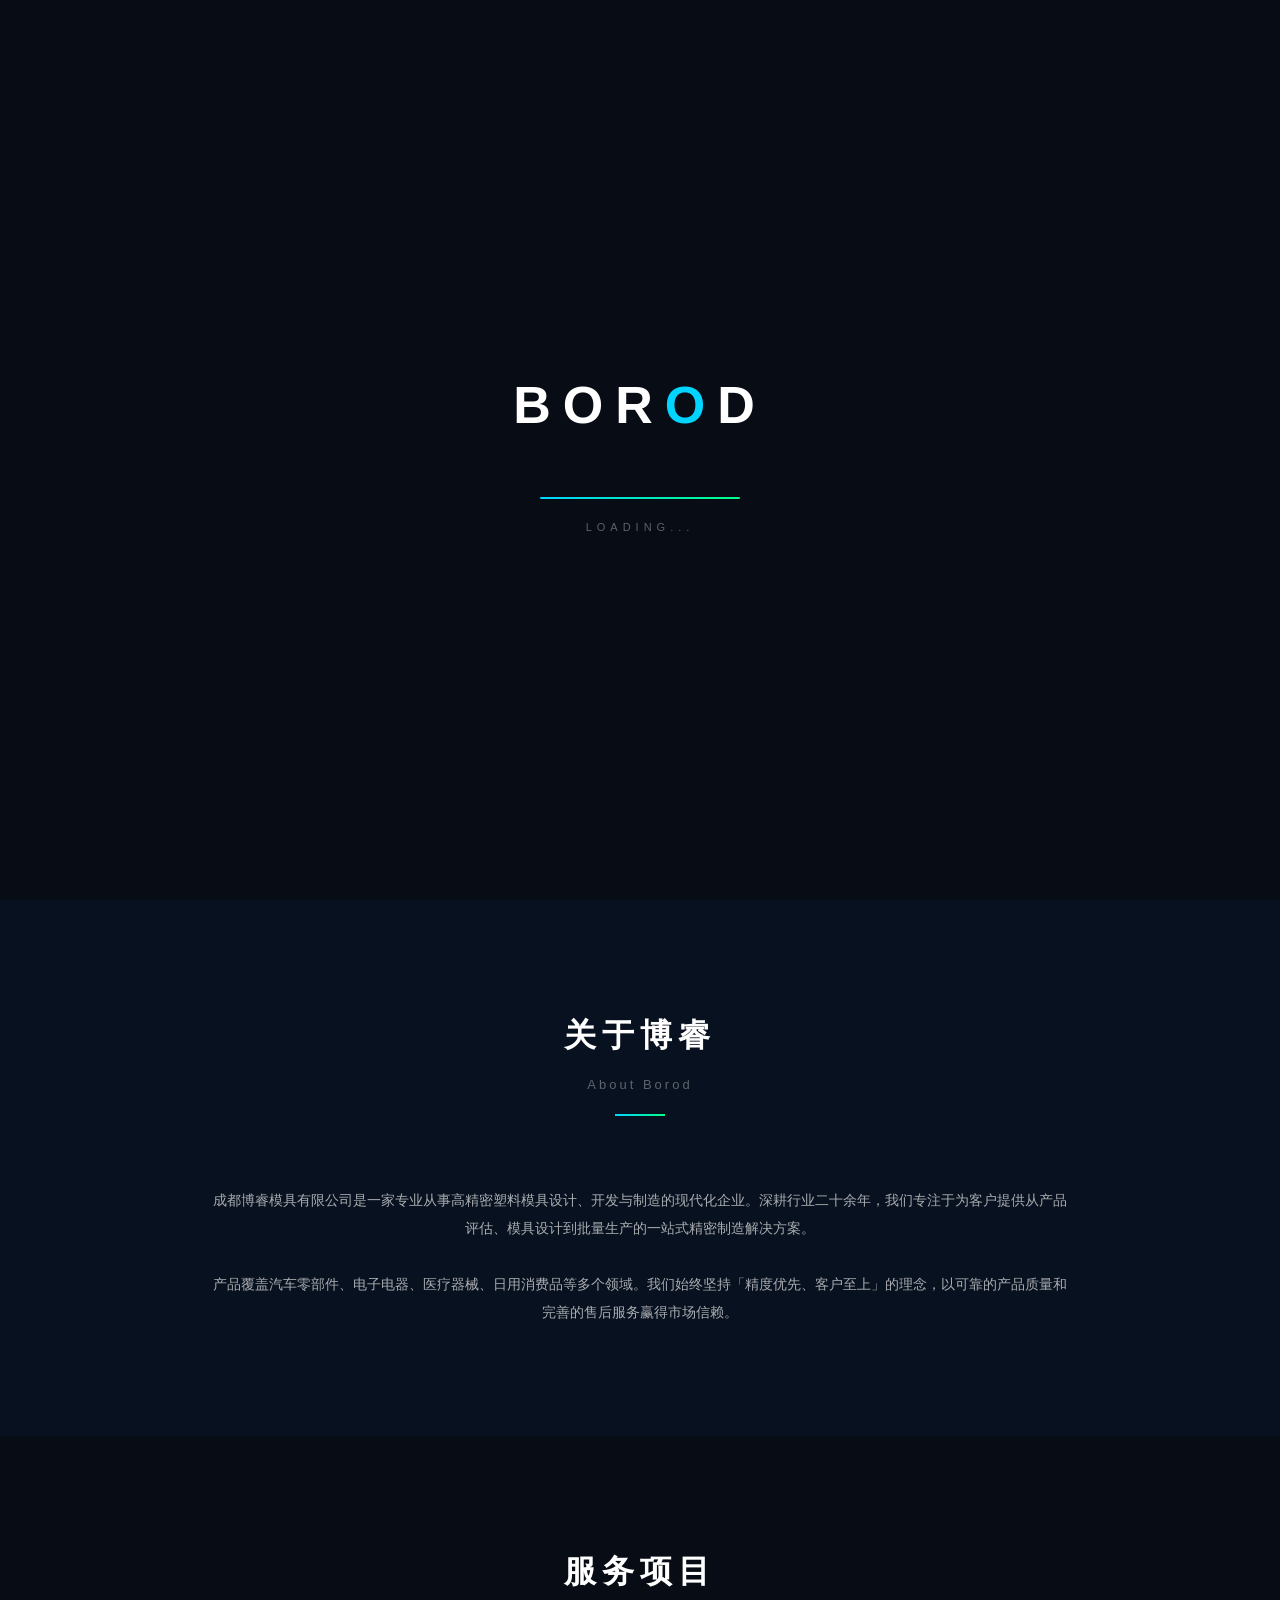
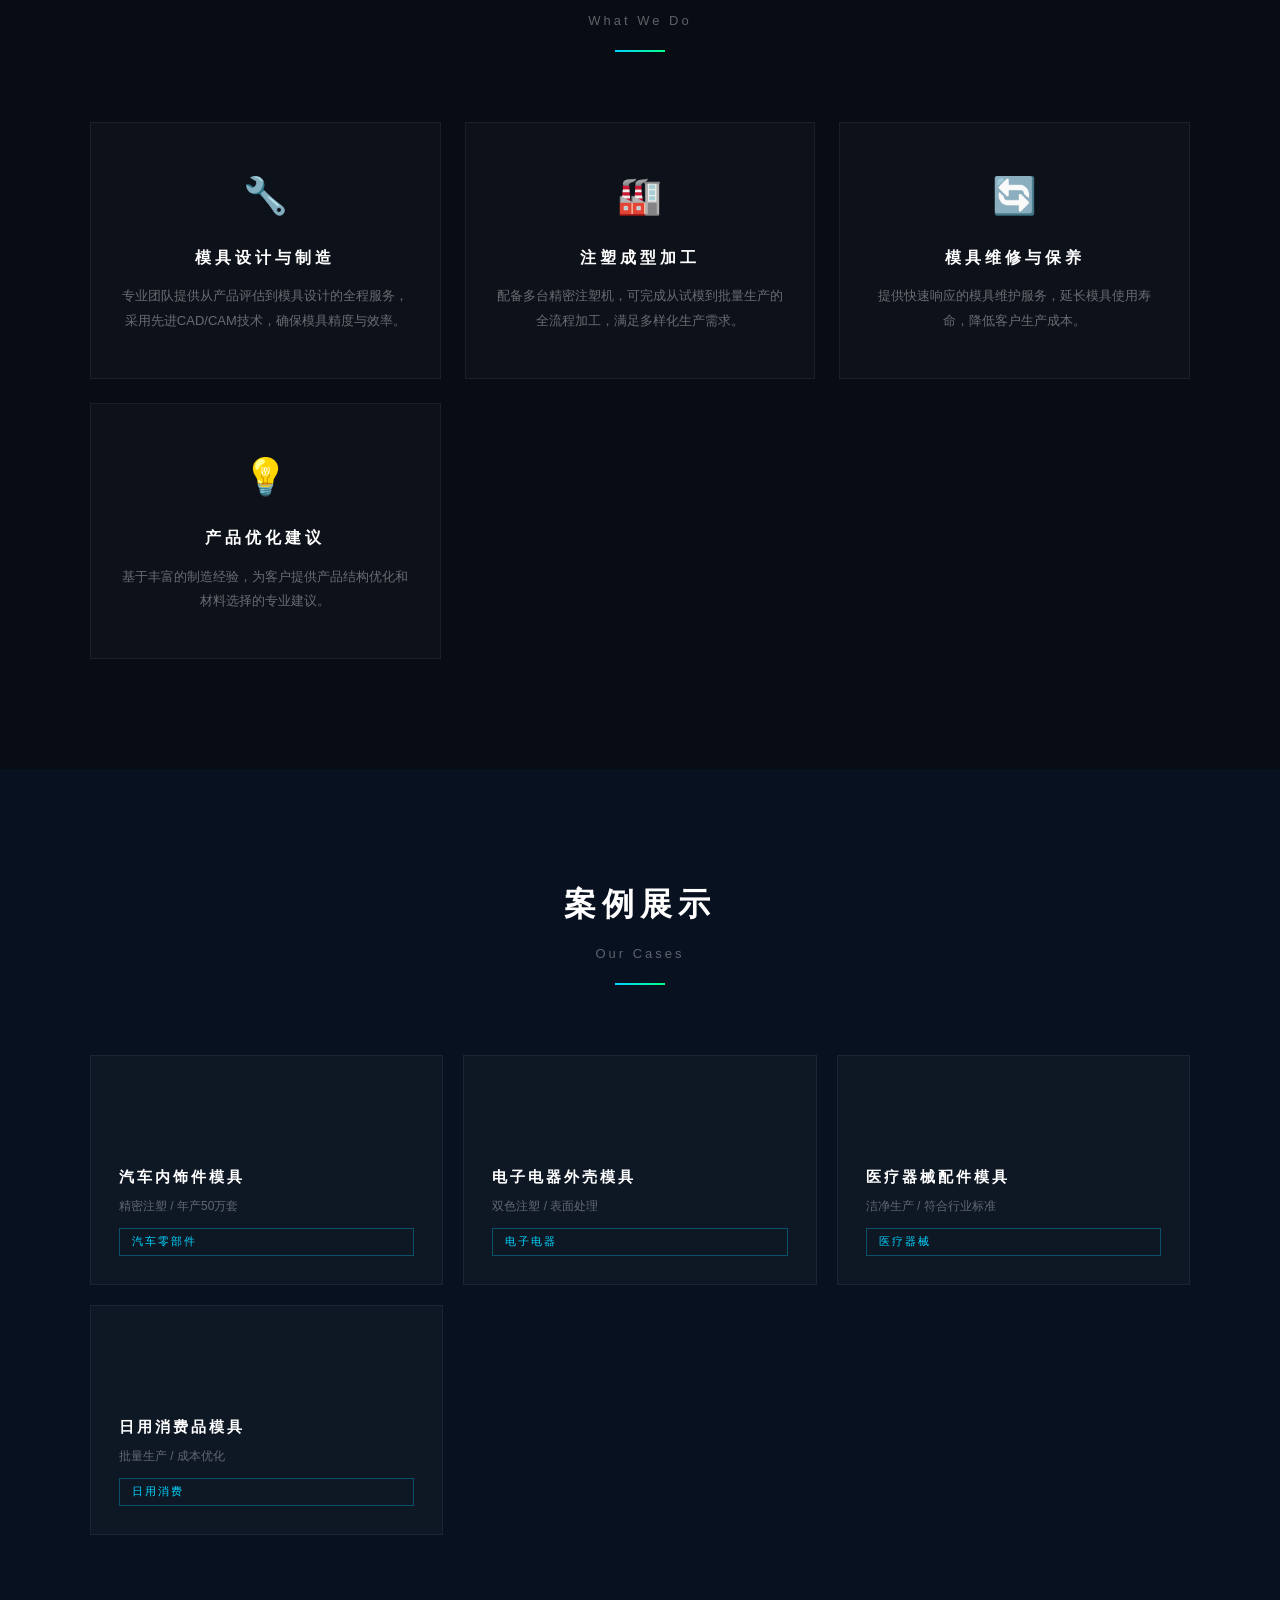
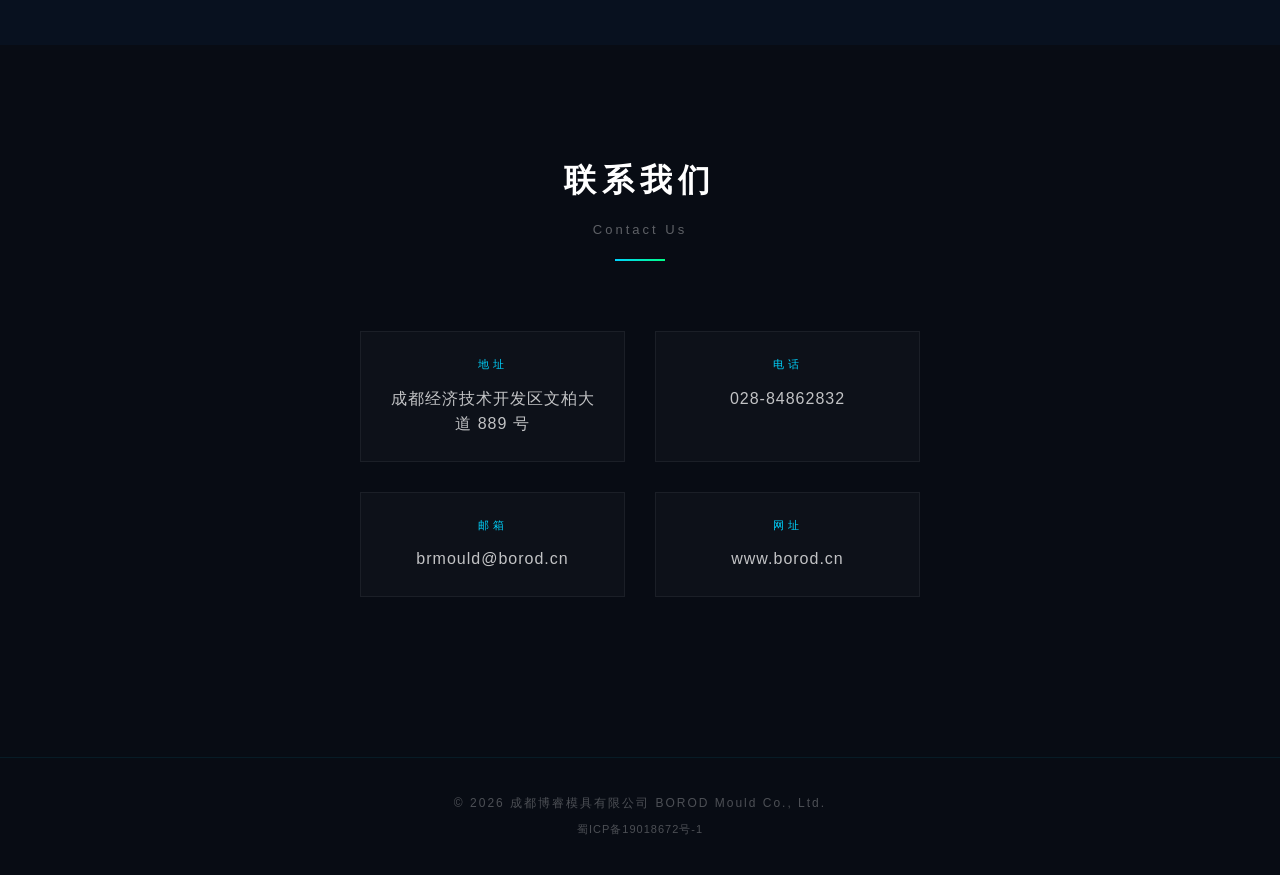
==== index.html @ e39142f3 "Hero: two separate glassmorphism bars - main title bar has 90deg gradient + clip-path, subtitle bar " ====
<!DOCTYPE html>
<html lang="zh-CN">
<head>
    <meta charset="UTF-8">
    <meta name="viewport" content="width=device-width, initial-scale=1.0">
    <title>成都博睿模具有限公司 - BOROD</title>
    <meta name="description" content="成都博睿模具有限公司是一家专业从事高精密塑料模具设计、开发与制造的现代化企业。">
    <link rel="stylesheet" href="css/style.css">
</head>
<body>
    <!-- Loading -->
    <div id="loader">
        <div class="loader-logo">BOR<span>O</span>D</div>
        <div class="loader-bar"></div>
        <div class="loader-text">Loading...</div>
    </div>

    <!-- Navigation -->
    <nav>
        <div class="logo">
            <div class="logo-borod">BOR<span>O</span>D</div>
            <div class="logo-text">博睿模塑</div>
        </div>
        <ul class="nav-links">
            <li><a href="#about" class="active">关于我们</a></li>
            <li><a href="#services">服务项目</a></li>
            <li><a href="#cases">案例展示</a></li>
            <li><a href="news.html">新闻动态</a></li>
            <li><a href="#contact">联系我们</a></li>
        </ul>
    </nav>

    <!-- Hero -->
    <section class="hero">
        <div class="hero-text">
            <div class="hero-title-split">
                <div class="hero-box-left">成都博睿</div>
                <div class="hero-box-right">模具有限公司</div>
            </div>
            <p class="hero-subtitle">精密模具制造/注塑服务商</p>
        </div>
    </section>

    <!-- About -->
    <section id="about">
        <div class="section-title fade-in">
            <h2>关于博睿</h2>
            <p>About Borod</p>
            <div class="line"></div>
        </div>
        <div class="about-content fade-in">
            <p>成都博睿模具有限公司是一家专业从事高精密塑料模具设计、开发与制造的现代化企业。深耕行业二十余年，我们专注于为客户提供从产品评估、模具设计到批量生产的一站式精密制造解决方案。</p>
            <br>
            <p>产品覆盖汽车零部件、电子电器、医疗器械、日用消费品等多个领域。我们始终坚持「精度优先、客户至上」的理念，以可靠的产品质量和完善的售后服务赢得市场信赖。</p>
        </div>
    </section>

    <!-- Services -->
    <section id="services">
        <div class="section-title fade-in">
            <h2>服务项目</h2>
            <p>What We Do</p>
            <div class="line"></div>
        </div>
        <div class="services-grid">
            <div class="service-card fade-in">
                <div class="service-icon">🔧</div>
                <h3>模具设计与制造</h3>
                <p>专业团队提供从产品评估到模具设计的全程服务，采用先进CAD/CAM技术，确保模具精度与效率。</p>
            </div>
            <div class="service-card fade-in">
                <div class="service-icon">🏭</div>
                <h3>注塑成型加工</h3>
                <p>配备多台精密注塑机，可完成从试模到批量生产的全流程加工，满足多样化生产需求。</p>
            </div>
            <div class="service-card fade-in">
                <div class="service-icon">🔄</div>
                <h3>模具维修与保养</h3>
                <p>提供快速响应的模具维护服务，延长模具使用寿命，降低客户生产成本。</p>
            </div>
            <div class="service-card fade-in">
                <div class="service-icon">💡</div>
                <h3>产品优化建议</h3>
                <p>基于丰富的制造经验，为客户提供产品结构优化和材料选择的专业建议。</p>
            </div>
        </div>
    </section>

    <!-- Cases -->
    <section id="cases">
        <div class="section-title fade-in">
            <h2>案例展示</h2>
            <p>Our Cases</p>
            <div class="line"></div>
        </div>
        <div class="cases-grid">
            <div class="case-card fade-in">
                <h3>汽车内饰件模具</h3>
                <p>精密注塑 / 年产50万套</p>
                <span class="case-tag">汽车零部件</span>
            </div>
            <div class="case-card fade-in">
                <h3>电子电器外壳模具</h3>
                <p>双色注塑 / 表面处理</p>
                <span class="case-tag">电子电器</span>
            </div>
            <div class="case-card fade-in">
                <h3>医疗器械配件模具</h3>
                <p>洁净生产 / 符合行业标准</p>
                <span class="case-tag">医疗器械</span>
            </div>
            <div class="case-card fade-in">
                <h3>日用消费品模具</h3>
                <p>批量生产 / 成本优化</p>
                <span class="case-tag">日用消费</span>
            </div>
        </div>
    </section>

    <!-- Contact -->
    <section id="contact">
        <div class="section-title fade-in">
            <h2>联系我们</h2>
            <p>Contact Us</p>
            <div class="line"></div>
        </div>
        <div class="contact-content fade-in">
            <div class="contact-grid">
                <div class="contact-item">
                    <label>地址</label>
                    <span>成都经济技术开发区文柏大道 889 号</span>
                </div>
                <div class="contact-item">
                    <label>电话</label>
                    <span>028-84862832</span>
                </div>
                <div class="contact-item">
                    <label>邮箱</label>
                    <span>brmould@borod.cn</span>
                </div>
                <div class="contact-item">
                    <label>网址</label>
                    <span>www.borod.cn</span>
                </div>
            </div>
        </div>
    </section>

    <!-- Footer -->
    <footer>
        <p>© 2026 成都博睿模具有限公司 BOROD Mould Co., Ltd.</p>
        <p style="margin-top:8px;font-size:11px;letter-spacing:1px;">蜀ICP备19018672号-1</p>
    </footer>

    <script src="js/main.js"></script>
</body>
</html>

<!-- redeploy trigger -->
---- css/style.css ----
/* ============================================
   BOROD Website - Blue Theme
   ============================================ */

* { margin: 0; padding: 0; box-sizing: border-box; }
html { scroll-behavior: smooth; }
body {
    font-family: 'Noto Sans SC', 'PingFang SC', 'Microsoft YaHei', -apple-system, sans-serif;
    background: #080c14;
    color: #fff;
    overflow-x: hidden;
    line-height: 1.6;
    font-weight: 400;
}

/* ============================================
   Loading Animation
   ============================================ */
#loader {
    position: fixed;
    top: 0; left: 0;
    width: 100%; height: 100%;
    background: #080c14;
    display: flex;
    flex-direction: column;
    justify-content: center;
    align-items: center;
    z-index: 9999;
    transition: opacity 0.8s ease, visibility 0.8s ease;
}
#loader.hidden {
    opacity: 0;
    visibility: hidden;
}
.loader-logo {
    font-size: 52px;
    font-weight: 900;
    letter-spacing: 12px;
    color: #fff;
    margin-bottom: 50px;
    opacity: 0;
    animation: fadeInUp 1s ease forwards;
}
.loader-logo span { color: #00d4ff; }
.loader-bar {
    width: 200px;
    height: 2px;
    background: rgba(255,255,255,0.1);
    border-radius: 2px;
    overflow: hidden;
}
.loader-bar::after {
    content: '';
    display: block;
    width: 0%;
    height: 100%;
    background: linear-gradient(90deg, #00d4ff, #00ff88);
    animation: loading 2.2s ease forwards;
}
.loader-text {
    margin-top: 20px;
    font-size: 11px;
    letter-spacing: 5px;
    color: rgba(255,255,255,0.35);
    text-transform: uppercase;
}
@keyframes fadeInUp {
    from { opacity: 0; transform: translateY(30px); }
    to { opacity: 1; transform: translateY(0); }
}
@keyframes loading {
    to { width: 100%; }
}

/* ============================================
   Navigation
   ============================================ */
nav {
    position: fixed;
    top: 0; left: 0; right: 0;
    padding: 20px 60px;
    display: flex;
    justify-content: space-between;
    align-items: center;
    background: rgba(6,10,20,0.96);
    backdrop-filter: blur(20px);
    z-index: 1000;
    border-bottom: 1px solid rgba(0,212,255,0.1);
}
.logo {
    display: flex;
    align-items: baseline;
    gap: 10px;
}
.logo-borod {
    font-size: 22px;
    font-weight: 900;
    letter-spacing: 8px;
    color: #fff;
}
.logo-borod span { color: #00d4ff; }
.logo-text {
    font-size: 16px;
    font-weight: 500;
    letter-spacing: 8px;
    color: rgba(255,255,255,0.5);
    font-family: 'Microsoft YaHei', 'PingFang SC', sans-serif;
}
.nav-links {
    display: flex;
    gap: 48px;
    list-style: none;
}
.nav-links a {
    color: rgba(255,255,255,0.6);
    text-decoration: none;
    font-size: 15px;
    letter-spacing: 3px;
    font-weight: 500;
    transition: color 0.3s;
}
.nav-links a:hover,
.nav-links a.active { color: #00d4ff; }

/* ============================================
   Hero
   ============================================ */
.hero {
    height: 100vh;
    display: flex;
    justify-content: center;
    align-items: center;
    text-align: center;
    background:
        url("https://borod.cn/images/mold-hero.png") center center / cover no-repeat,
        linear-gradient(180deg, rgba(8,12,20,0.50) 0%, rgba(8,12,20,0.60) 100%);
    position: relative;
    overflow: hidden;
}
.hero::after {
    content: '';
    position: absolute;
    bottom: 0; left: 0; right: 0;
    height: 120px;
    background: linear-gradient(to top, #080c14, transparent);
    z-index: 2;
}
.hero-content {
    position: absolute;
    left: 50%;
    transform: translateX(-58%);
    z-index: 3;
    display: flex;
    flex-direction: column;
    align-items: center;
    background: linear-gradient(
        90deg,
        rgba(10, 22, 40, 0.70) 0%,
        rgba(10, 22, 40, 0.65) 45%,
        rgba(10, 22, 40, 0.50) 50%,
        rgba(255, 255, 255, 0.08) 55%,
        rgba(255, 255, 255, 0.10) 100%
    );
    backdrop-filter: blur(20px);
    -webkit-backdrop-filter: blur(20px);
    border: 1px solid rgba(0, 212, 255, 0.15);
    box-shadow: 0 8px 60px rgba(0,0,0,0.6), 0 0 80px rgba(0,212,255,0.05);
    padding: 28px 48px 24px;
    clip-path: polygon(0 0, calc(100% - 70px) 0, 100% 100%, 0 100%);
}
.hero-title-split {
    display: flex;
    align-items: center;
    justify-content: center;
    gap: 4px;
    margin-bottom: 16px;
    opacity: 0;
    animation: fadeInUp 1s ease 2.5s forwards;
}
.hero-box-left {
    font-size: 54px;
    font-weight: 900;
    letter-spacing: 8px;
    line-height: 1.3;
    color: #fff;
    padding: 0;
}
.hero-box-right {
    font-size: 54px;
    font-weight: 900;
    letter-spacing: 8px;
    line-height: 1.3;
    color: #fff;
    padding: 0;
}
.hero-subtitle {
    font-size: 22px;
    color: rgba(255,255,255,0.90);
    letter-spacing: 5px;
    margin-bottom: 0;
    opacity: 0;
    animation: fadeInUp 1s ease 2.7s forwards;
    font-weight: 500;
}
.hero-btn {
    padding: 15px 46px;
    border: 1px solid #00d4ff;
    color: #00d4ff;
    background: transparent;
    font-size: 13px;
    letter-spacing: 4px;
    cursor: pointer;
    transition: all 0.3s;
    opacity: 0;
    animation: fadeInUp 1s ease 3.1s forwards;
}
.hero-btn:hover {
    background: #00d4ff;
    color: #080c14;
}

/* ============================================
   Sections
   ============================================ */
section { padding: 110px 60px; }
.section-title {
    text-align: center;
    margin-bottom: 70px;
}
.section-title h2 {
    font-size: 32px;
    font-weight: 900;
    letter-spacing: 6px;
    margin-bottom: 14px;
}
.section-title p {
    color: rgba(255,255,255,0.35);
    font-size: 13px;
    letter-spacing: 3px;
}
.section-title .line {
    width: 50px;
    height: 2px;
    background: linear-gradient(90deg, #00d4ff, #00ff88);
    margin: 18px auto 0;
}

/* ============================================
   About
   ============================================ */
#about { background: #08111f; }
.about-content {
    max-width: 860px;
    margin: 0 auto;
    text-align: center;
    line-height: 2;
    color: rgba(255,255,255,0.65);
    font-size: 14px;
}
.about-stats {
    display: flex;
    justify-content: center;
    gap: 80px;
    margin-top: 60px;
}
.stat-item { text-align: center; }
.stat-item .num {
    font-size: 42px;
    font-weight: 900;
    color: #00d4ff;
    display: block;
}
.stat-item .label {
    font-size: 12px;
    letter-spacing: 3px;
    color: rgba(255,255,255,0.4);
    margin-top: 8px;
}

/* ============================================
   Services
   ============================================ */
.services-grid {
    display: grid;
    grid-template-columns: repeat(auto-fit, minmax(260px, 1fr));
    gap: 24px;
    max-width: 1100px;
    margin: 0 auto;
}
.service-card {
    background: rgba(255,255,255,0.018);
    border: 1px solid rgba(255,255,255,0.06);
    padding: 44px 28px;
    text-align: center;
    transition: all 0.35s;
}
.service-card:hover {
    border-color: rgba(0,212,255,0.4);
    transform: translateY(-8px);
    box-shadow: 0 20px 40px rgba(0,212,255,0.08);
}
.service-icon {
    font-size: 36px;
    margin-bottom: 20px;
}
.service-card h3 {
    font-size: 16px;
    letter-spacing: 4px;
    margin-bottom: 14px;
}
.service-card p {
    color: rgba(255,255,255,0.38);
    font-size: 13px;
    line-height: 1.9;
}

/* ============================================
   Cases
   ============================================ */
#cases { background: #08111f; }
.cases-grid {
    display: grid;
    grid-template-columns: repeat(auto-fit, minmax(280px, 1fr));
    gap: 20px;
    max-width: 1100px;
    margin: 0 auto;
}
.case-card {
    height: 230px;
    background: rgba(255,255,255,0.025);
    display: flex;
    flex-direction: column;
    justify-content: flex-end;
    padding: 28px;
    border: 1px solid rgba(255,255,255,0.06);
    transition: all 0.35s;
    cursor: pointer;
    text-decoration: none;
    color: inherit;
}
.case-card:hover {
    border-color: rgba(0,212,255,0.4);
    transform: translateY(-4px);
}
.case-card h3 {
    font-size: 15px;
    letter-spacing: 3px;
    margin-bottom: 8px;
}
.case-card p {
    color: rgba(255,255,255,0.35);
    font-size: 12px;
}
.case-card .case-tag {
    display: inline-block;
    margin-top: 12px;
    padding: 4px 12px;
    border: 1px solid rgba(0,212,255,0.3);
    font-size: 11px;
    color: #00d4ff;
    letter-spacing: 2px;
}

/* ============================================
   News / Article
   ============================================ */
.article-list {
    max-width: 900px;
    margin: 0 auto;
}
.article-item {
    padding: 30px 0;
    border-bottom: 1px solid rgba(255,255,255,0.05);
    display: flex;
    gap: 24px;
    align-items: center;
    transition: all 0.3s;
}
.article-item:hover { padding-left: 10px; }
.article-item .article-date {
    font-size: 12px;
    color: #00d4ff;
    letter-spacing: 2px;
    min-width: 90px;
}
.article-item h3 {
    font-size: 15px;
    letter-spacing: 2px;
    margin-bottom: 8px;
}
.article-item p {
    color: rgba(255,255,255,0.35);
    font-size: 13px;
}
.article-item a {
    color: inherit;
    text-decoration: none;
}

/* ============================================
   Contact
   ============================================ */
.contact-content {
    max-width: 560px;
    margin: 0 auto;
    text-align: center;
}
.contact-grid {
    display: grid;
    grid-template-columns: 1fr 1fr;
    gap: 30px;
    margin-bottom: 50px;
}
.contact-item {
    padding: 24px;
    background: rgba(255,255,255,0.018);
    border: 1px solid rgba(255,255,255,0.06);
}
.contact-item label {
    display: block;
    font-size: 11px;
    letter-spacing: 4px;
    color: #00d4ff;
    margin-bottom: 12px;
    text-transform: uppercase;
}
.contact-item span {
    color: rgba(255,255,255,0.75);
    font-size: 16px;
    letter-spacing: 1px;
    font-weight: 500;
}

/* ============================================
   Footer
   ============================================ */
footer {
    padding: 36px 60px;
    text-align: center;
    border-top: 1px solid rgba(0,212,255,0.08);
    color: rgba(255,255,255,0.28);
    font-size: 12px;
    letter-spacing: 2px;
}

/* ============================================
   Scroll Animations
   ============================================ */
.fade-in {
    opacity: 0;
    transform: translateY(40px);
    transition: all 0.8s ease;
}
.fade-in.visible {
    opacity: 1;
    transform: translateY(0);
}

/* ============================================
   Responsive
   ============================================ */
@media (max-width: 768px) {
    nav { padding: 16px 20px; }
    .nav-links {
        display: flex;
        flex-wrap: wrap;
        gap: 16px;
        position: fixed;
        top: 60px;
        left: 0;
        right: 0;
        background: rgba(6,10,20,0.97);
        padding: 20px;
        border-bottom: 1px solid rgba(0,212,255,0.1);
    }
    .nav-links a { font-size: 13px; letter-spacing: 2px; }
    section { padding: 80px 20px; }
    .hero h1 { font-size: 28px; letter-spacing: 6px; }
    .about-stats { flex-direction: column; gap: 30px; }
    .contact-grid { grid-template-columns: 1fr; }
}
/* ============================================
   Language Switcher
   ============================================ */
.lang-switch {
    display: flex;
    align-items: center;
    gap: 6px;
}
.lang-switch span {
    color: rgba(255,255,255,0.3);
    font-size: 12px;
}
.lang-switch a {
    color: rgba(255,255,255,0.4);
    font-size: 13px;
    letter-spacing: 1px;
    transition: color 0.3s;
}
.lang-switch a.active,
.lang-switch a:hover { color: #00d4ff; }

/* English content - hidden by default */
body:not(.lang-en) .en { display: none; }
body.lang-en .cn { display: none; }
body.lang-en .zh { display: none; }
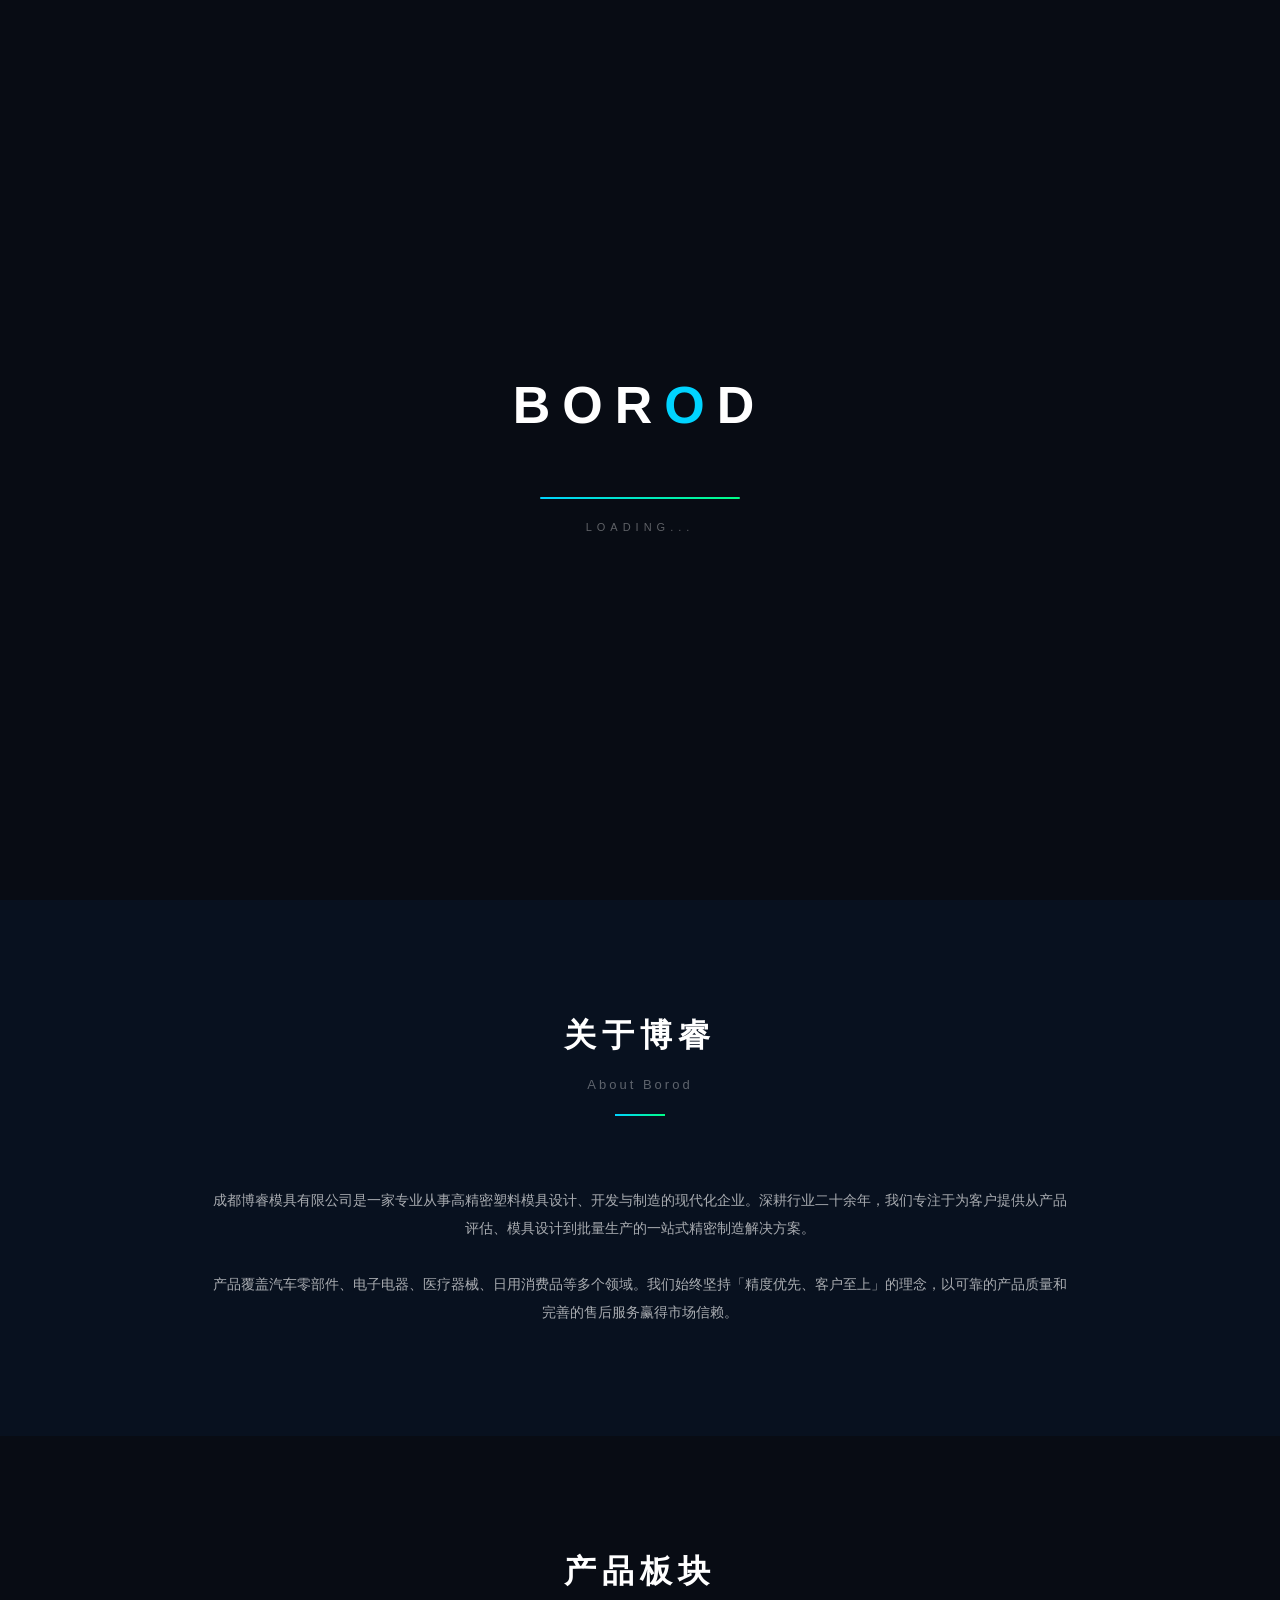
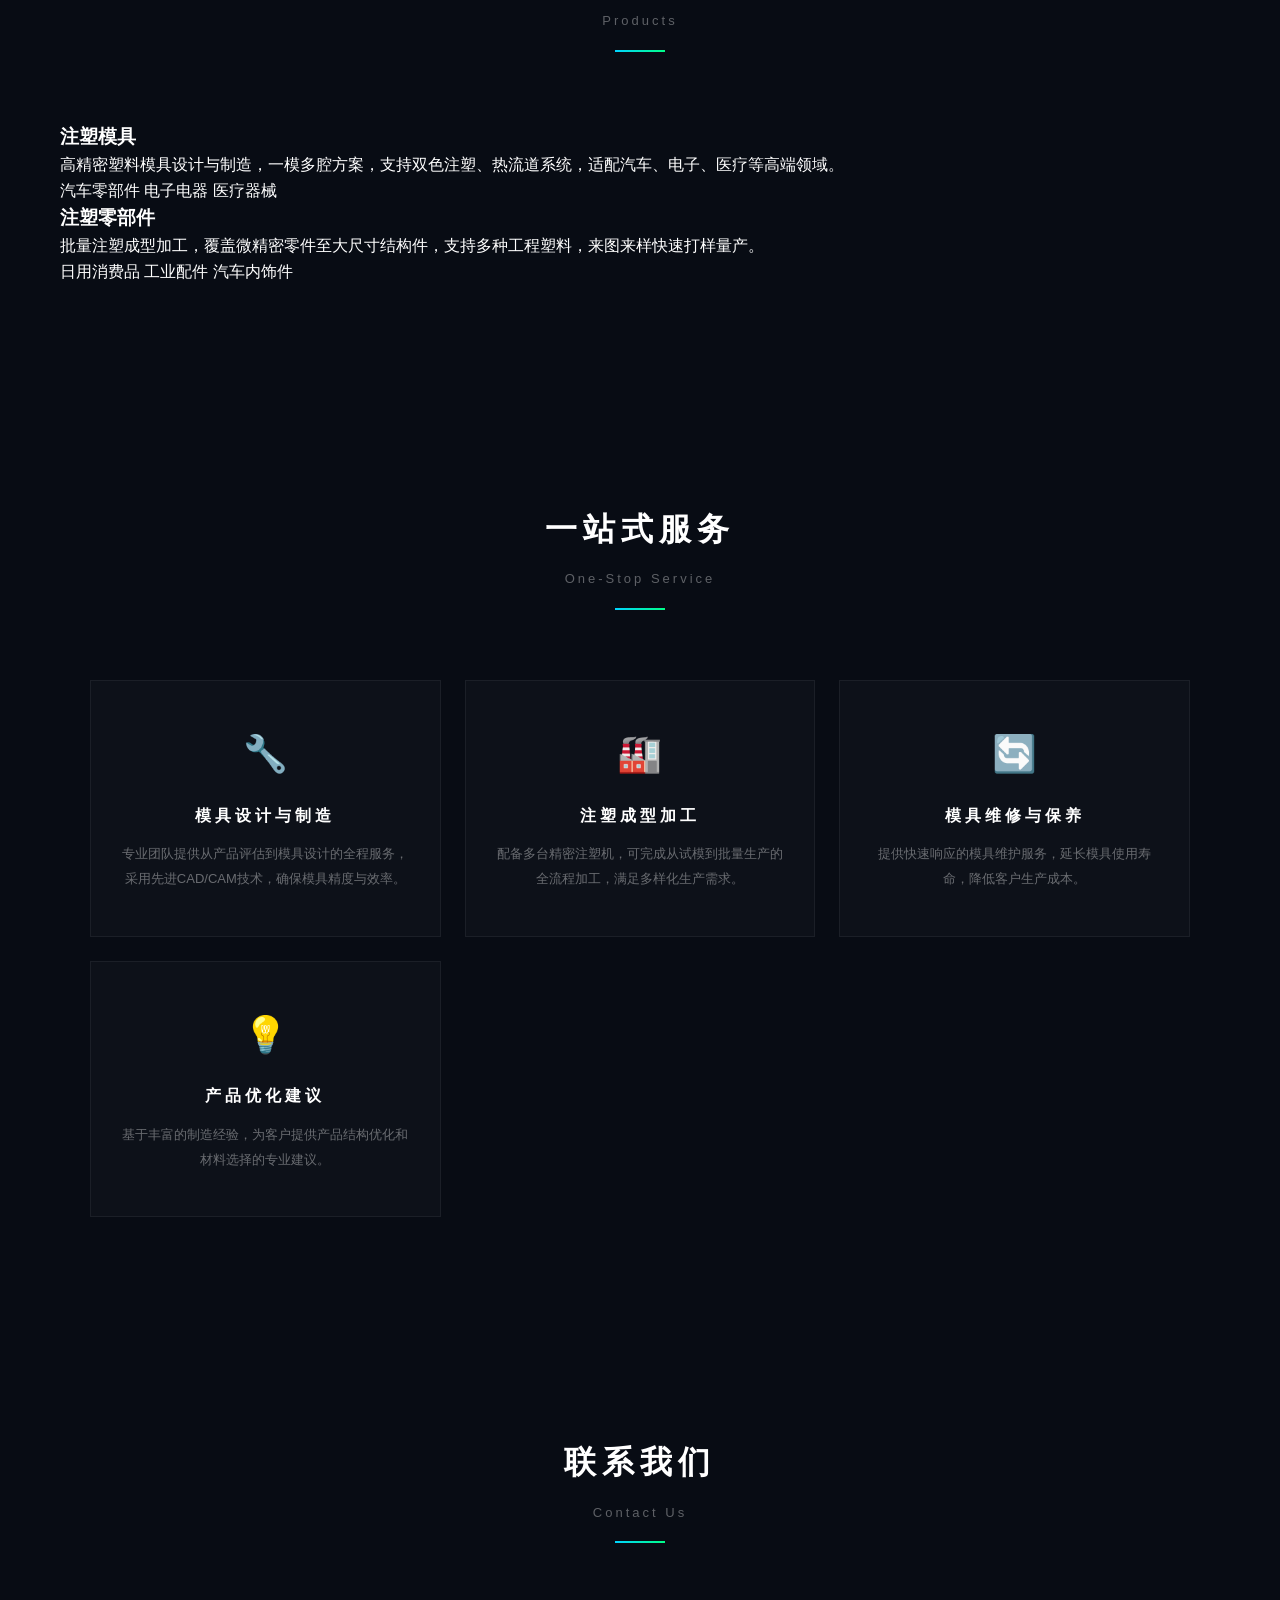
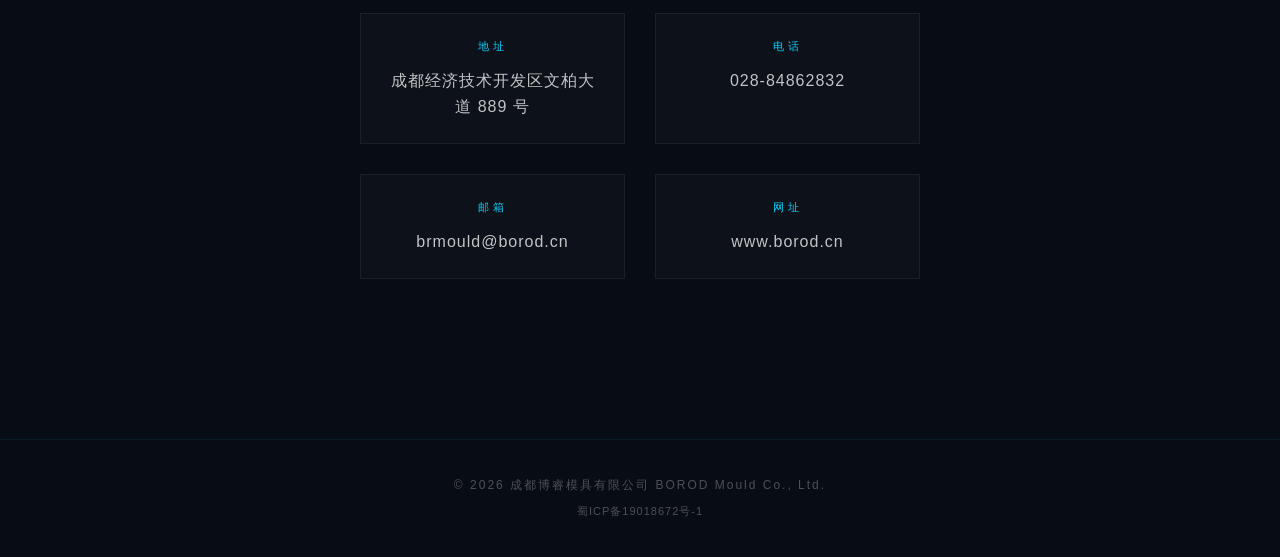
==== commit 3fb6295d: "Homepage: add Products section (注塑模具 + 注塑零部件 two-column cards), rename Services to 一站式服务, remove Cas" ====
--- a/index.html
+++ b/index.html
@@ -55,11 +55,46 @@
         </div>
     </section>
 
+    <!-- Products -->
+    <section id="products">
+        <div class="section-title fade-in">
+            <h2>产品板块</h2>
+            <p>Products</p>
+            <div class="line"></div>
+        </div>
+        <div class="products-grid">
+            <div class="product-card fade-in">
+                <div class="product-img" style="background:linear-gradient(135deg,#0a1628 0%,#1a3050 100%);"></div>
+                <div class="product-content">
+                    <h3>注塑模具</h3>
+                    <p>高精密塑料模具设计与制造，一模多腔方案，支持双色注塑、热流道系统，适配汽车、电子、医疗等高端领域。</p>
+                    <div class="product-tags">
+                        <span>汽车零部件</span>
+                        <span>电子电器</span>
+                        <span>医疗器械</span>
+                    </div>
+                </div>
+            </div>
+            <div class="product-card fade-in">
+                <div class="product-img" style="background:linear-gradient(135deg,#0a1628 0%,#1a3050 100%);"></div>
+                <div class="product-content">
+                    <h3>注塑零部件</h3>
+                    <p>批量注塑成型加工，覆盖微精密零件至大尺寸结构件，支持多种工程塑料，来图来样快速打样量产。</p>
+                    <div class="product-tags">
+                        <span>日用消费品</span>
+                        <span>工业配件</span>
+                        <span>汽车内饰件</span>
+                    </div>
+                </div>
+            </div>
+        </div>
+    </section>
+
     <!-- Services -->
     <section id="services">
         <div class="section-title fade-in">
-            <h2>服务项目</h2>
-            <p>What We Do</p>
+            <h2>一站式服务</h2>
+            <p>One-Stop Service</p>
             <div class="line"></div>
         </div>
         <div class="services-grid">
@@ -82,37 +117,6 @@
                 <div class="service-icon">💡</div>
                 <h3>产品优化建议</h3>
                 <p>基于丰富的制造经验，为客户提供产品结构优化和材料选择的专业建议。</p>
-            </div>
-        </div>
-    </section>
-
-    <!-- Cases -->
-    <section id="cases">
-        <div class="section-title fade-in">
-            <h2>案例展示</h2>
-            <p>Our Cases</p>
-            <div class="line"></div>
-        </div>
-        <div class="cases-grid">
-            <div class="case-card fade-in">
-                <h3>汽车内饰件模具</h3>
-                <p>精密注塑 / 年产50万套</p>
-                <span class="case-tag">汽车零部件</span>
-            </div>
-            <div class="case-card fade-in">
-                <h3>电子电器外壳模具</h3>
-                <p>双色注塑 / 表面处理</p>
-                <span class="case-tag">电子电器</span>
-            </div>
-            <div class="case-card fade-in">
-                <h3>医疗器械配件模具</h3>
-                <p>洁净生产 / 符合行业标准</p>
-                <span class="case-tag">医疗器械</span>
-            </div>
-            <div class="case-card fade-in">
-                <h3>日用消费品模具</h3>
-                <p>批量生产 / 成本优化</p>
-                <span class="case-tag">日用消费</span>
             </div>
         </div>
     </section>
--- a/css/style.css
+++ b/css/style.css
@@ -145,37 +145,32 @@
     background: linear-gradient(to top, #080c14, transparent);
     z-index: 2;
 }
-.hero-content {
+.hero-text {
     position: absolute;
-    left: 50%;
-    transform: translateX(-58%);
+    left: 55%;
+    transform: translateX(-50%);
     z-index: 3;
     display: flex;
     flex-direction: column;
     align-items: center;
+}
+.hero-title-split {
+    display: flex;
+    align-items: center;
+    justify-content: center;
+    margin-bottom: 10px;
+    opacity: 0;
+    animation: fadeInUp 1s ease 2.5s forwards;
     background: linear-gradient(
         90deg,
-        rgba(10, 22, 40, 0.70) 0%,
-        rgba(10, 22, 40, 0.65) 45%,
-        rgba(10, 22, 40, 0.50) 50%,
-        rgba(255, 255, 255, 0.08) 55%,
-        rgba(255, 255, 255, 0.10) 100%
+        #0a1628 0%,
+        rgba(10, 22, 40, 0.85) 40%,
+        rgba(30, 55, 90, 0.55) 70%,
+        rgba(180, 200, 220, 0.18) 100%
     );
     backdrop-filter: blur(20px);
     -webkit-backdrop-filter: blur(20px);
-    border: 1px solid rgba(0, 212, 255, 0.15);
-    box-shadow: 0 8px 60px rgba(0,0,0,0.6), 0 0 80px rgba(0,212,255,0.05);
-    padding: 28px 48px 24px;
-    clip-path: polygon(0 0, calc(100% - 70px) 0, 100% 100%, 0 100%);
-}
-.hero-title-split {
-    display: flex;
-    align-items: center;
-    justify-content: center;
-    gap: 4px;
-    margin-bottom: 16px;
-    opacity: 0;
-    animation: fadeInUp 1s ease 2.5s forwards;
+    border: 1px solid rgba(0, 212, 255, 0.18);
 }
 .hero-box-left {
     font-size: 54px;
@@ -183,7 +178,7 @@
     letter-spacing: 8px;
     line-height: 1.3;
     color: #fff;
-    padding: 0;
+    padding: 12px 24px;
 }
 .hero-box-right {
     font-size: 54px;
@@ -191,16 +186,28 @@
     letter-spacing: 8px;
     line-height: 1.3;
     color: #fff;
-    padding: 0;
+    padding: 12px 24px;
+    border-left: none;
 }
 .hero-subtitle {
-    font-size: 22px;
-    color: rgba(255,255,255,0.90);
+    font-size: 24px;
+    color: rgba(255,255,255,0.95);
     letter-spacing: 5px;
-    margin-bottom: 0;
     opacity: 0;
     animation: fadeInUp 1s ease 2.7s forwards;
     font-weight: 500;
+    padding: 12px 24px;
+    background: linear-gradient(
+        90deg,
+        #0a1628 0%,
+        rgba(10, 22, 40, 0.80) 60%,
+        rgba(20, 40, 70, 0.60) 100%
+    );
+    backdrop-filter: blur(18px);
+    -webkit-backdrop-filter: blur(18px);
+    border: 1px solid rgba(0, 212, 255, 0.15);
+    box-shadow: 0 4px 30px rgba(0,0,0,0.4), 0 0 40px rgba(0,212,255,0.04);
+    margin-bottom: 0;
 }
 .hero-btn {
     padding: 15px 46px;
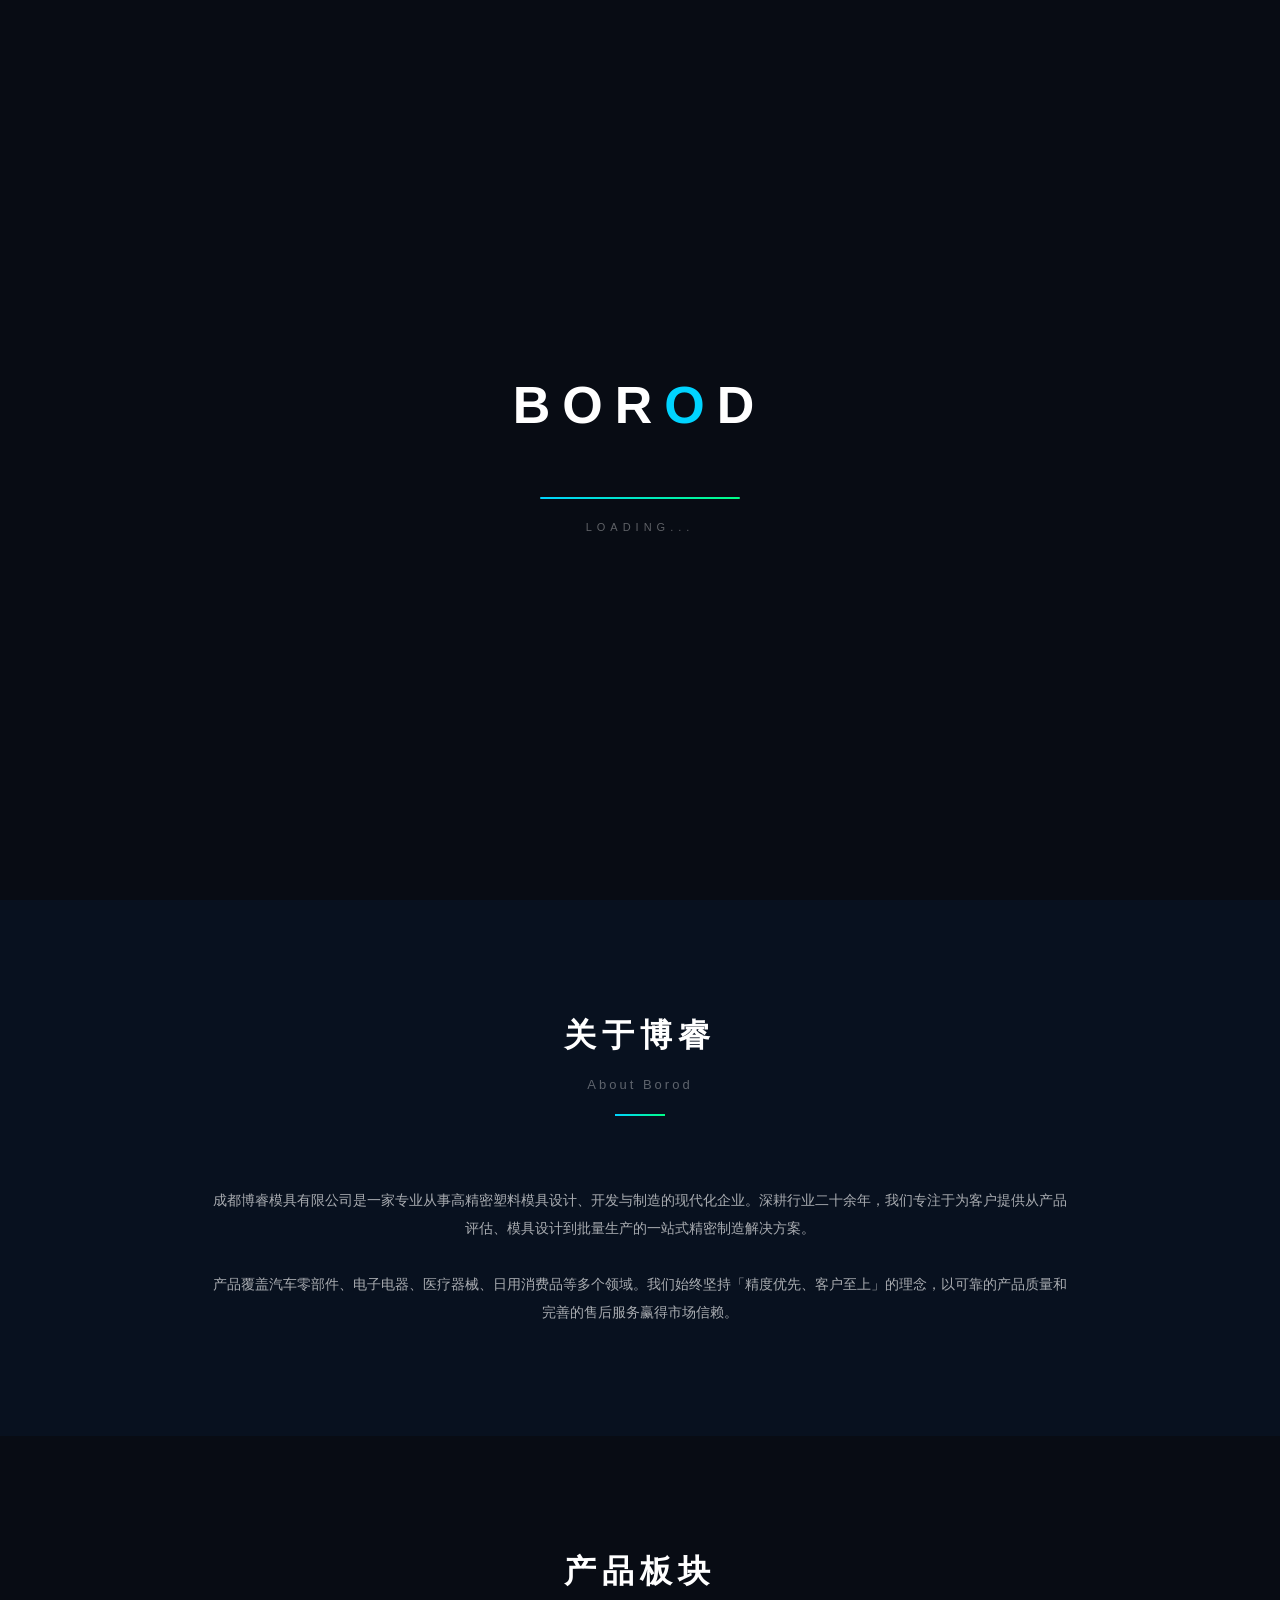
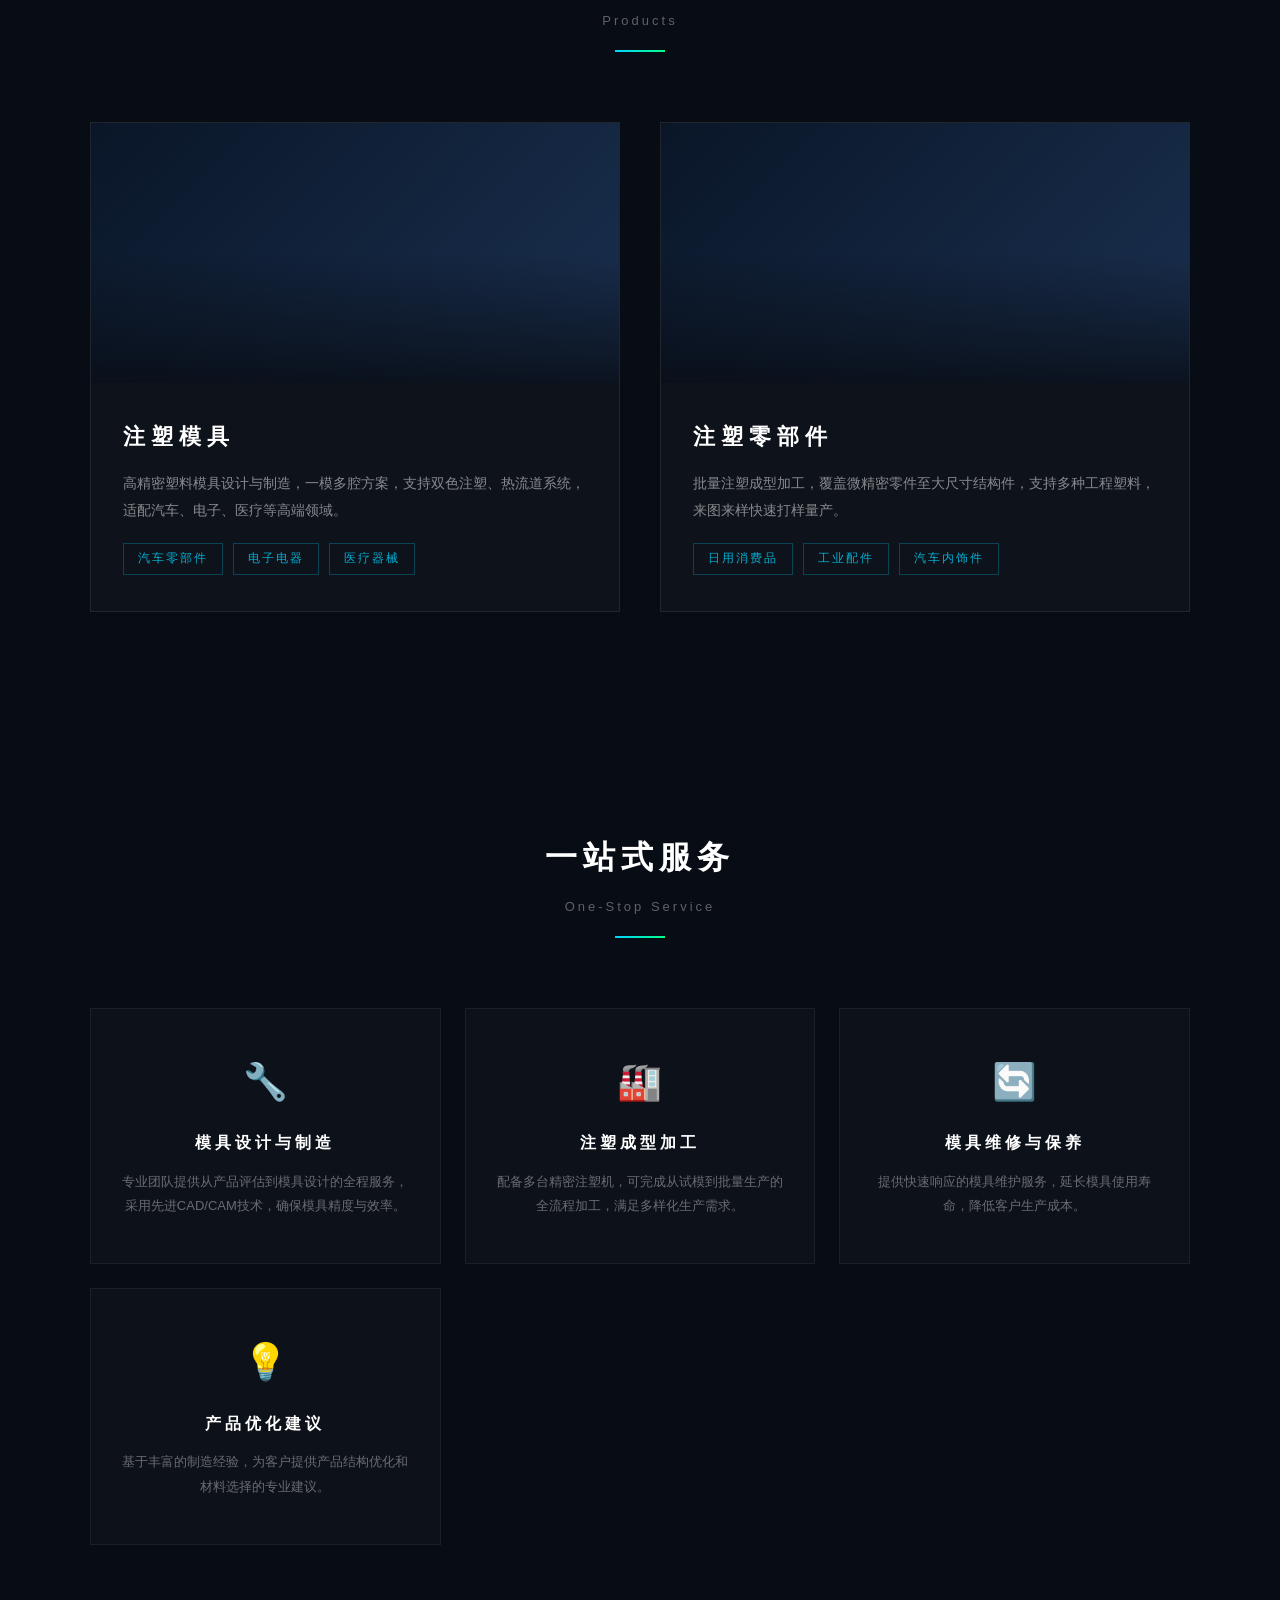
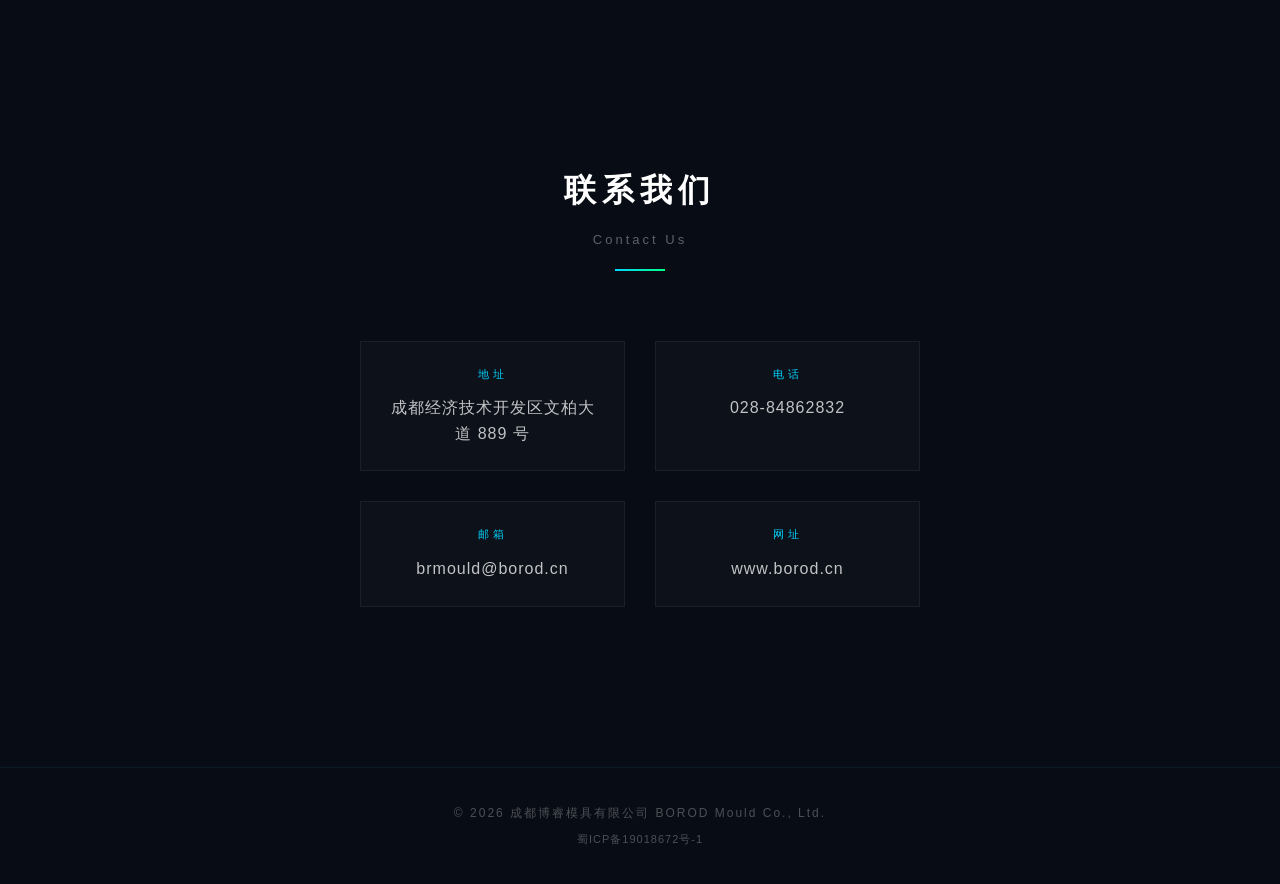
==== commit d193eef8: "fix: 横幅标题改为整体'成都博睿模具有限公司'不拆分" ====
--- a/index.html
+++ b/index.html
@@ -34,8 +34,7 @@
     <section class="hero">
         <div class="hero-text">
             <div class="hero-title-split">
-                <div class="hero-box-left">成都博睿</div>
-                <div class="hero-box-right">模具有限公司</div>
+                <div class="hero-box-full">成都博睿模具有限公司</div>
             </div>
             <p class="hero-subtitle">精密模具制造/注塑服务商</p>
         </div>
--- a/css/style.css
+++ b/css/style.css
@@ -78,19 +78,30 @@
 nav {
     position: fixed;
     top: 0; left: 0; right: 0;
-    padding: 20px 60px;
+    padding: 0 60px;
+    height: 68px;
     display: flex;
     justify-content: space-between;
     align-items: center;
-    background: rgba(6,10,20,0.96);
-    backdrop-filter: blur(20px);
+    background: rgba(6,10,20,0.85);
+    backdrop-filter: blur(24px);
+    -webkit-backdrop-filter: blur(24px);
     z-index: 1000;
-    border-bottom: 1px solid rgba(0,212,255,0.1);
+    border-bottom: 1px solid rgba(255,255,255,0.04);
+    box-shadow: 0 1px 0 rgba(0,212,255,0.08), 0 4px 30px rgba(0,0,0,0.3);
+}
+nav::before {
+    content: '';
+    position: absolute;
+    top: 0; left: 0; right: 0;
+    height: 1px;
+    background: linear-gradient(90deg, transparent 0%, rgba(0,212,255,0.5) 30%, rgba(0,212,255,0.2) 70%, transparent 100%);
 }
 .logo {
     display: flex;
-    align-items: baseline;
-    gap: 10px;
+    align-items: center;
+    gap: 12px;
+    text-decoration: none;
 }
 .logo-borod {
     font-size: 22px;
@@ -100,27 +111,44 @@
 }
 .logo-borod span { color: #00d4ff; }
 .logo-text {
-    font-size: 16px;
-    font-weight: 500;
-    letter-spacing: 8px;
-    color: rgba(255,255,255,0.5);
+    font-size: 14px;
+    font-weight: 400;
+    letter-spacing: 6px;
+    color: rgba(255,255,255,0.45);
     font-family: 'Microsoft YaHei', 'PingFang SC', sans-serif;
 }
 .nav-links {
     display: flex;
-    gap: 48px;
+    gap: 40px;
     list-style: none;
 }
 .nav-links a {
-    color: rgba(255,255,255,0.6);
+    position: relative;
+    color: rgba(255,255,255,0.55);
     text-decoration: none;
-    font-size: 15px;
+    font-size: 14px;
     letter-spacing: 3px;
-    font-weight: 500;
+    font-weight: 400;
     transition: color 0.3s;
+    padding: 4px 0;
+}
+.nav-links a::after {
+    content: '';
+    position: absolute;
+    bottom: -2px; left: 50%;
+    width: 0; height: 1px;
+    background: linear-gradient(90deg, #00d4ff, #00ff88);
+    transition: all 0.3s ease;
+    transform: translateX(-50%);
 }
 .nav-links a:hover,
-.nav-links a.active { color: #00d4ff; }
+.nav-links a.active {
+    color: #fff;
+}
+.nav-links a:hover::after,
+.nav-links a.active::after {
+    width: 100%;
+}
 
 /* ============================================
    Hero
@@ -172,22 +200,14 @@
     -webkit-backdrop-filter: blur(20px);
     border: 1px solid rgba(0, 212, 255, 0.18);
 }
-.hero-box-left {
+.hero-box-full {
     font-size: 54px;
     font-weight: 900;
     letter-spacing: 8px;
     line-height: 1.3;
     color: #fff;
     padding: 12px 24px;
-}
-.hero-box-right {
-    font-size: 54px;
-    font-weight: 900;
-    letter-spacing: 8px;
-    line-height: 1.3;
-    color: #fff;
-    padding: 12px 24px;
-    border-left: none;
+    text-align: center;
 }
 .hero-subtitle {
     font-size: 24px;
@@ -467,7 +487,7 @@
    Responsive
    ============================================ */
 @media (max-width: 768px) {
-    nav { padding: 16px 20px; }
+    nav { padding: 0 20px; height: 60px; }
     .nav-links {
         display: flex;
         flex-wrap: wrap;
@@ -482,9 +502,38 @@
     }
     .nav-links a { font-size: 13px; letter-spacing: 2px; }
     section { padding: 80px 20px; }
-    .hero h1 { font-size: 28px; letter-spacing: 6px; }
+    .hero {
+        justify-content: center;
+        padding: 0 20px;
+    }
+    .hero-text {
+        position: static;
+        left: auto;
+        transform: none;
+        width: 100%;
+        padding: 0 10px;
+    }
+    .hero-title-split {
+        flex-direction: row;
+        justify-content: center;
+        margin-bottom: 8px;
+    }
+    .hero-box-full {
+        font-size: 22px;
+        letter-spacing: 3px;
+        padding: 8px 16px;
+    }
+    .hero-subtitle {
+        font-size: 13px;
+        letter-spacing: 2px;
+        padding: 8px 16px;
+        margin-bottom: 30px;
+    }
+    .hero-tag { font-size: 9px; letter-spacing: 3px; margin-bottom: 16px; }
+    .hero-btn { padding: 12px 30px; font-size: 11px; }
     .about-stats { flex-direction: column; gap: 30px; }
     .contact-grid { grid-template-columns: 1fr; }
+    .products-grid { grid-template-columns: 1fr; }
 }
 /* ============================================
    Language Switcher
@@ -511,3 +560,70 @@
 body:not(.lang-en) .en { display: none; }
 body.lang-en .cn { display: none; }
 body.lang-en .zh { display: none; }
+
+/* ============================================
+   Products
+   ============================================ */
+#products { background: #080c14; }
+.products-grid {
+    display: grid;
+    grid-template-columns: 1fr 1fr;
+    gap: 40px;
+    max-width: 1100px;
+    margin: 0 auto;
+}
+.product-card {
+    background: rgba(255,255,255,0.025);
+    border: 1px solid rgba(255,255,255,0.08);
+    overflow: hidden;
+    transition: all 0.35s;
+    cursor: pointer;
+}
+.product-card:hover {
+    border-color: rgba(0,212,255,0.35);
+    transform: translateY(-6px);
+    box-shadow: 0 24px 60px rgba(0,0,0,0.5), 0 0 40px rgba(0,212,255,0.06);
+}
+.product-img {
+    height: 260px;
+    display: flex;
+    align-items: center;
+    justify-content: center;
+    position: relative;
+    overflow: hidden;
+}
+.product-img::after {
+    content: '';
+    position: absolute;
+    inset: 0;
+    background: linear-gradient(to bottom, transparent 50%, rgba(8,12,20,0.8) 100%);
+}
+.product-content {
+    padding: 36px 32px;
+}
+.product-content h3 {
+    font-size: 22px;
+    font-weight: 900;
+    letter-spacing: 6px;
+    color: #fff;
+    margin-bottom: 16px;
+}
+.product-content p {
+    color: rgba(255,255,255,0.50);
+    font-size: 14px;
+    line-height: 1.9;
+    margin-bottom: 20px;
+}
+.product-tags {
+    display: flex;
+    flex-wrap: wrap;
+    gap: 10px;
+}
+.product-tags span {
+    padding: 5px 14px;
+    border: 1px solid rgba(0,212,255,0.25);
+    font-size: 12px;
+    color: rgba(0,212,255,0.80);
+    letter-spacing: 2px;
+}
+
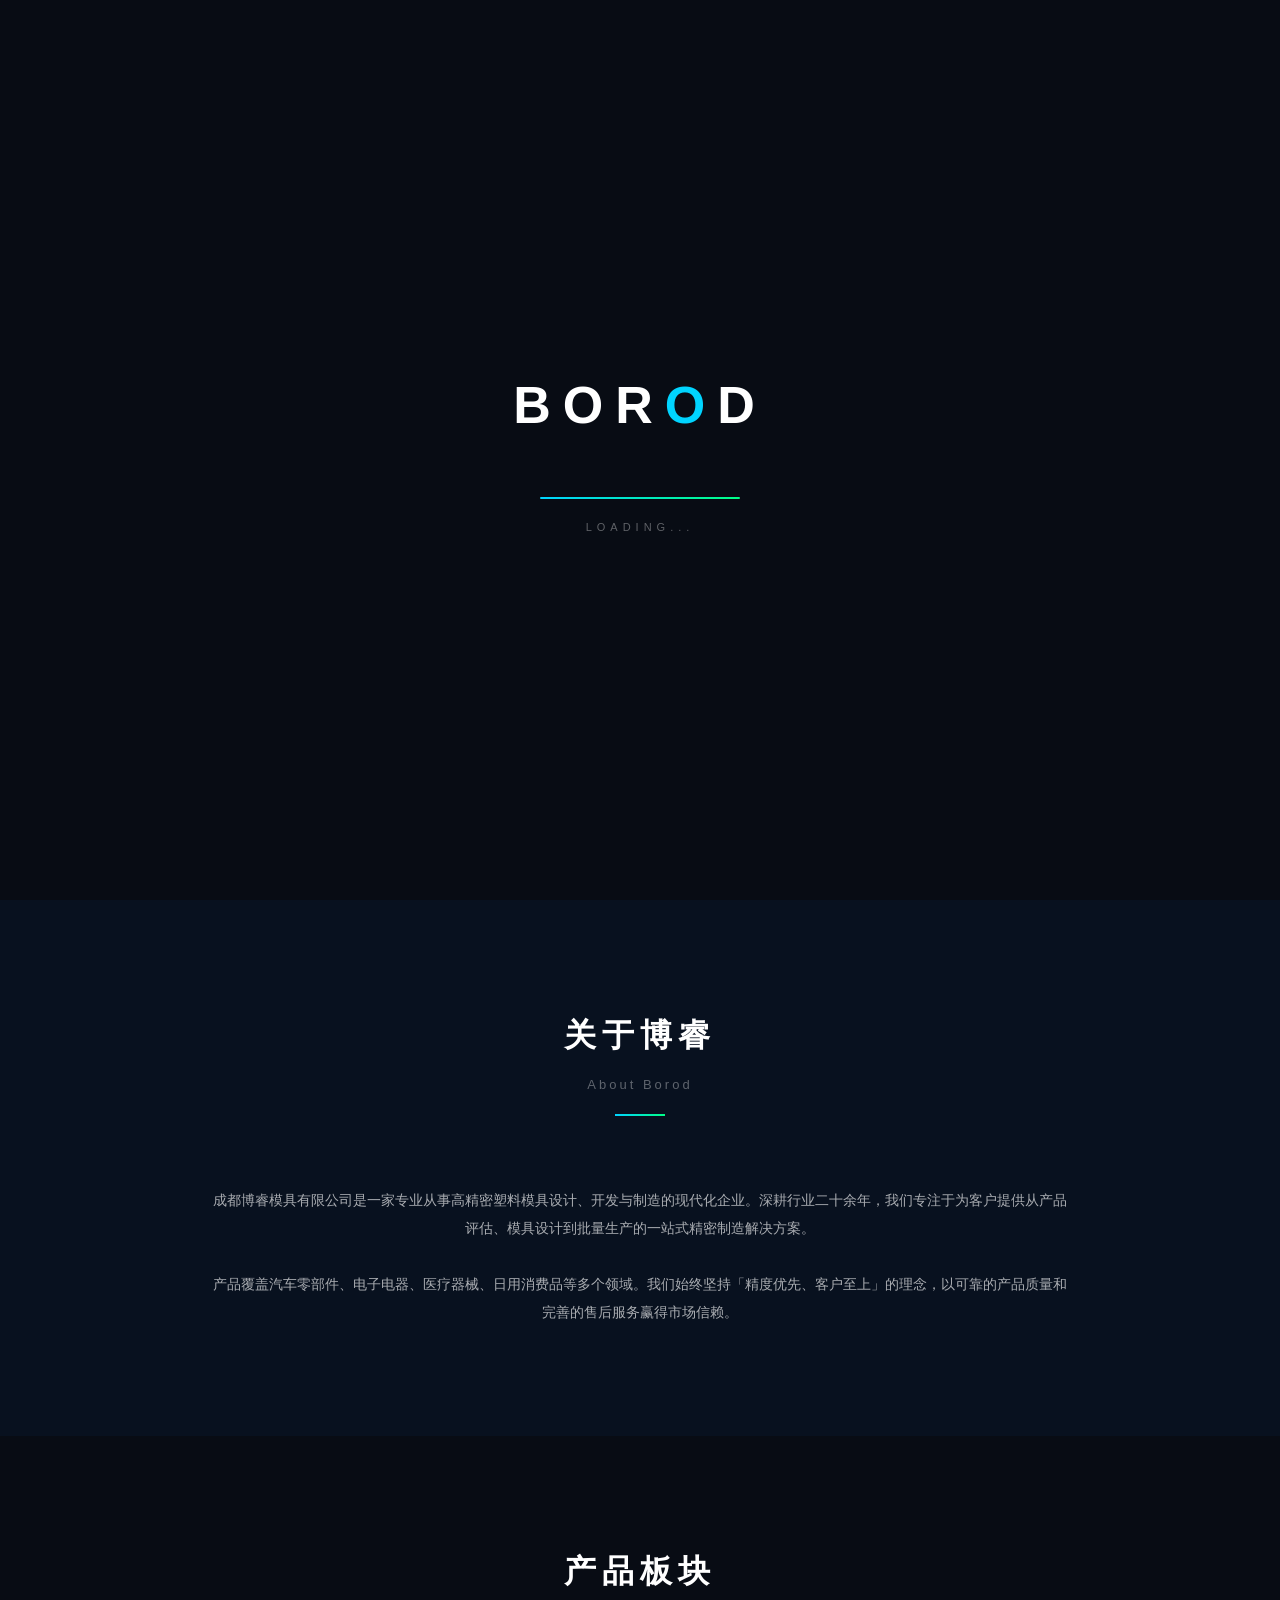
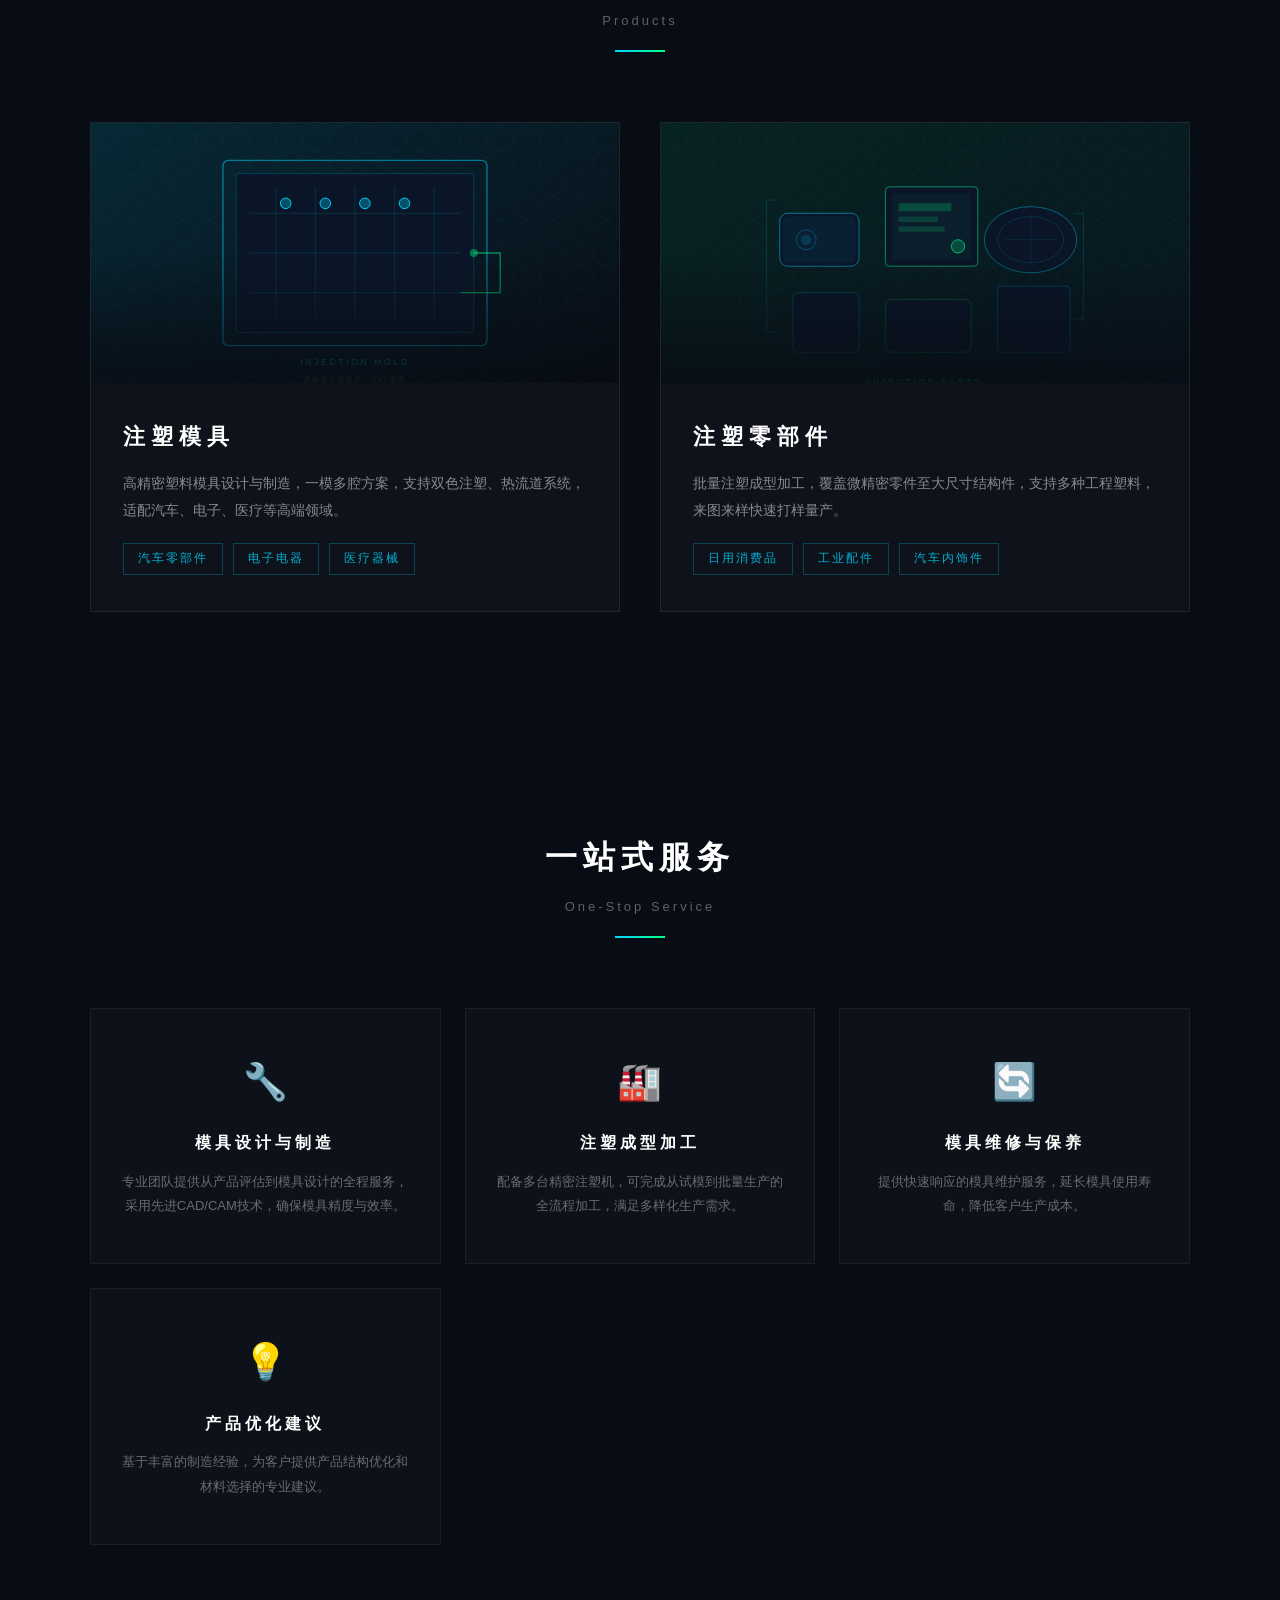
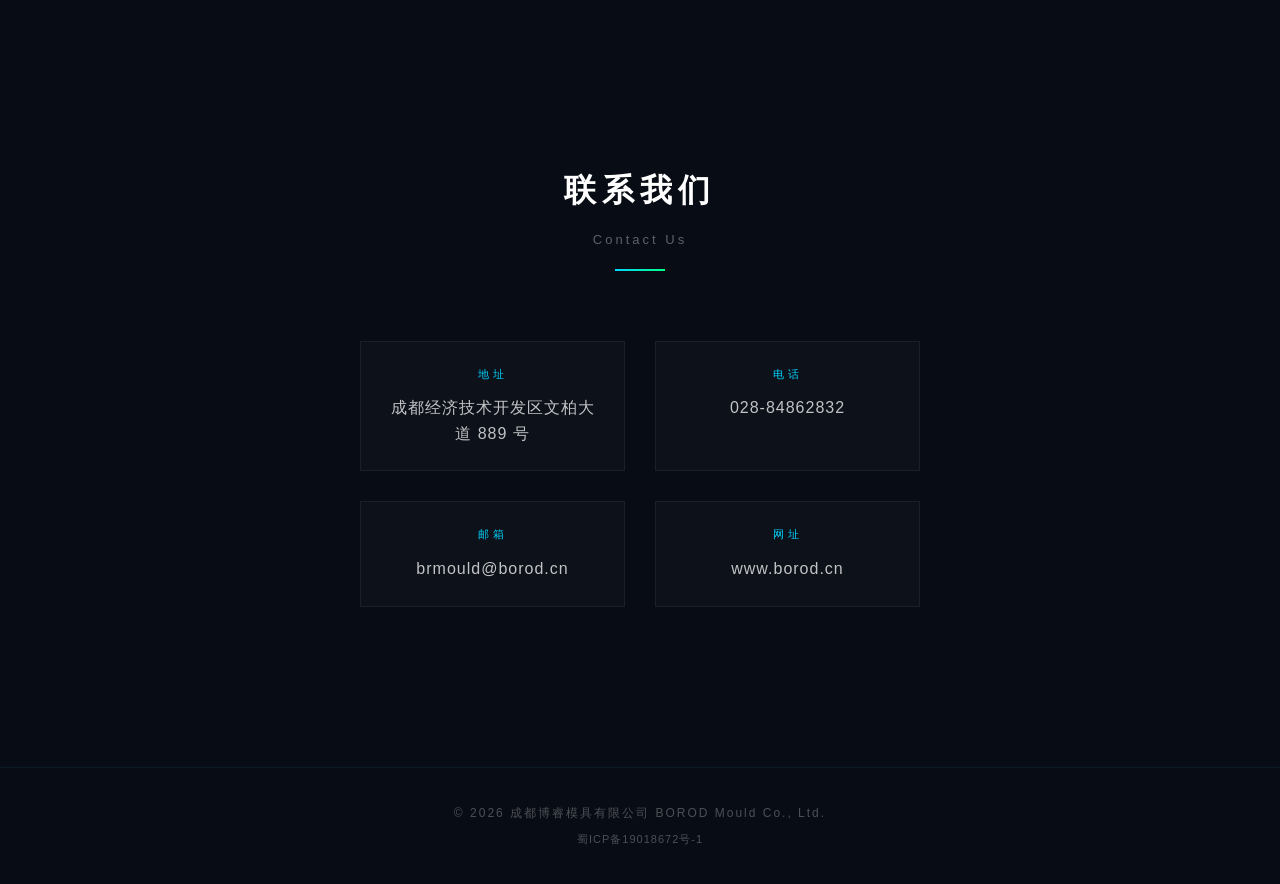
==== commit 517a548c: "feat: 产品板块添加SVG占位图片，后期替换实拍图" ====
--- a/index.html
+++ b/index.html
@@ -63,7 +63,9 @@
         </div>
         <div class="products-grid">
             <div class="product-card fade-in">
-                <div class="product-img" style="background:linear-gradient(135deg,#0a1628 0%,#1a3050 100%);"></div>
+                <div class="product-img">
+                    <img src="images/product-mold.svg" alt="注塑模具" style="width:100%;height:100%;object-fit:cover;">
+                </div>
                 <div class="product-content">
                     <h3>注塑模具</h3>
                     <p>高精密塑料模具设计与制造，一模多腔方案，支持双色注塑、热流道系统，适配汽车、电子、医疗等高端领域。</p>
@@ -75,7 +77,9 @@
                 </div>
             </div>
             <div class="product-card fade-in">
-                <div class="product-img" style="background:linear-gradient(135deg,#0a1628 0%,#1a3050 100%);"></div>
+                <div class="product-img">
+                    <img src="images/product-parts.svg" alt="注塑零部件" style="width:100%;height:100%;object-fit:cover;">
+                </div>
                 <div class="product-content">
                     <h3>注塑零部件</h3>
                     <p>批量注塑成型加工，覆盖微精密零件至大尺寸结构件，支持多种工程塑料，来图来样快速打样量产。</p>
--- a/css/style.css
+++ b/css/style.css
@@ -591,6 +591,12 @@
     justify-content: center;
     position: relative;
     overflow: hidden;
+    background: linear-gradient(135deg, #0a1628 0%, #1a3050 100%);
+}
+.product-img img {
+    width: 100%;
+    height: 100%;
+    object-fit: cover;
 }
 .product-img::after {
     content: '';
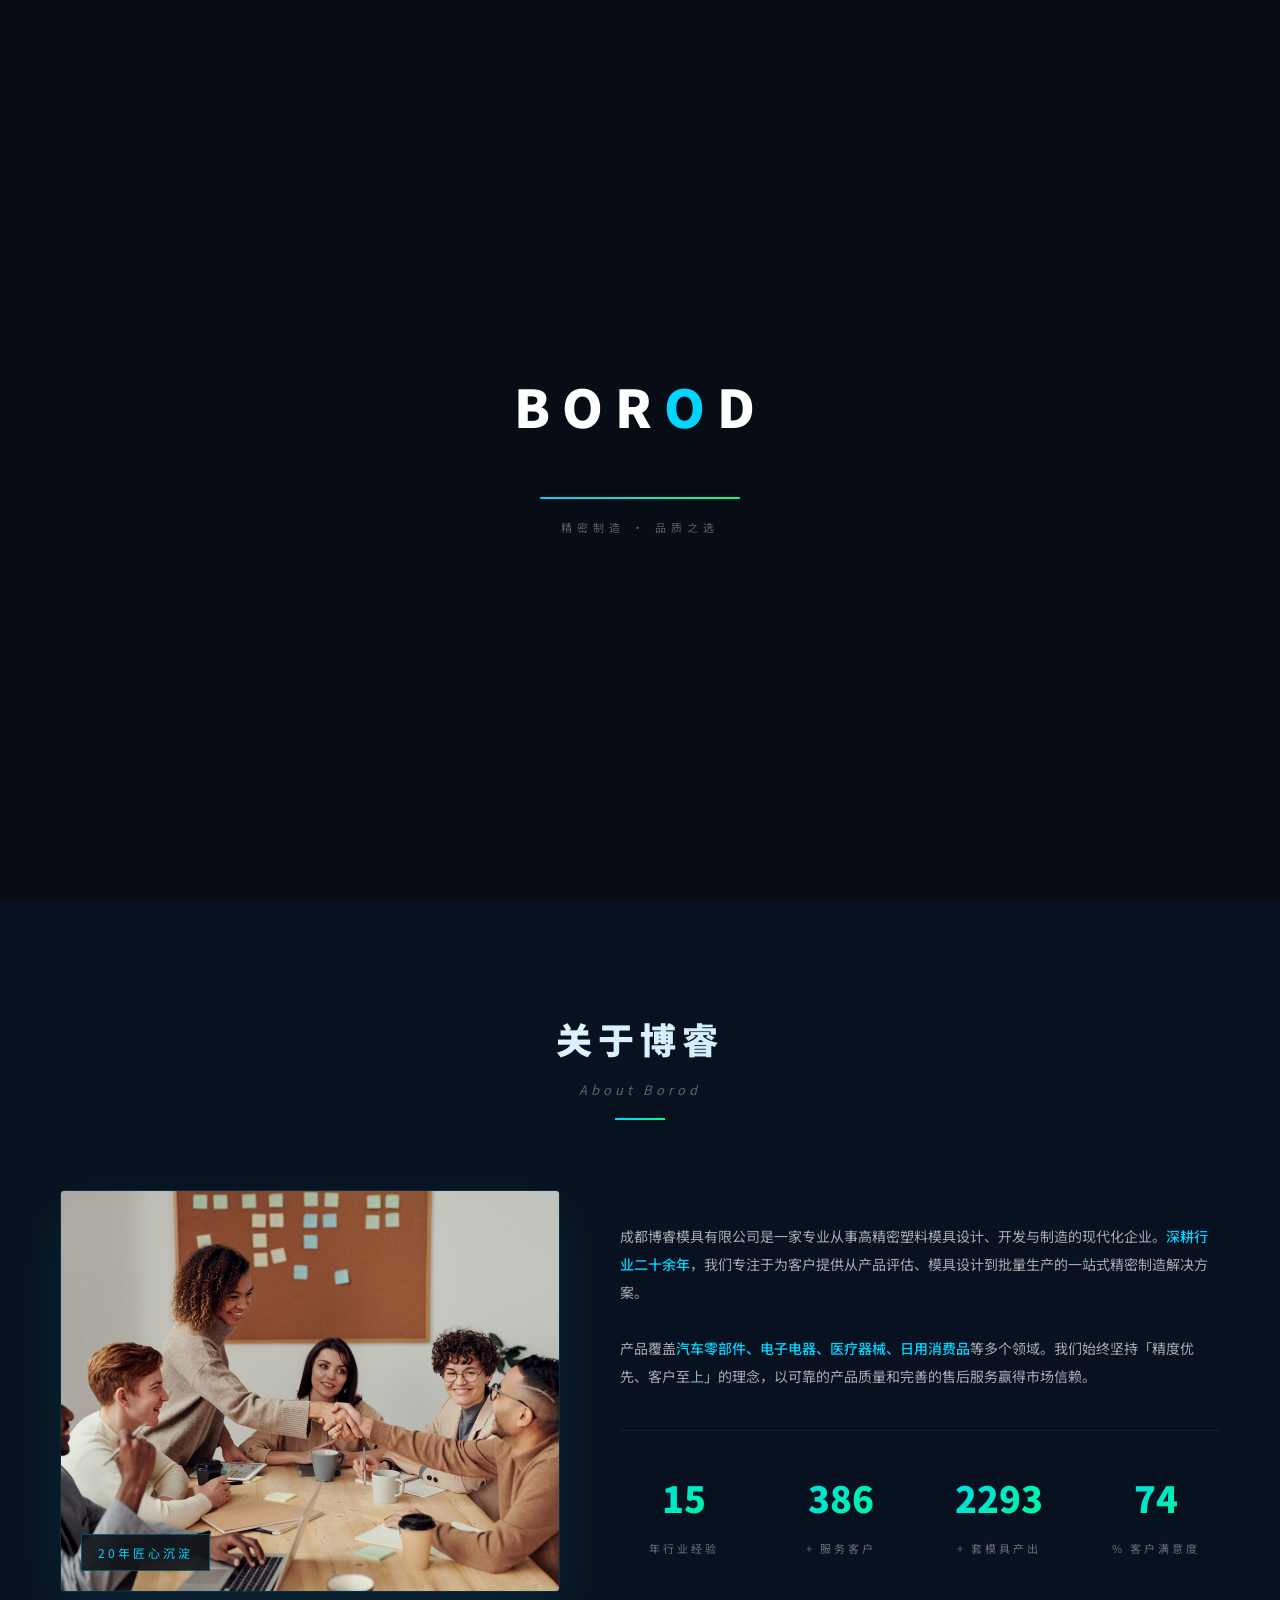
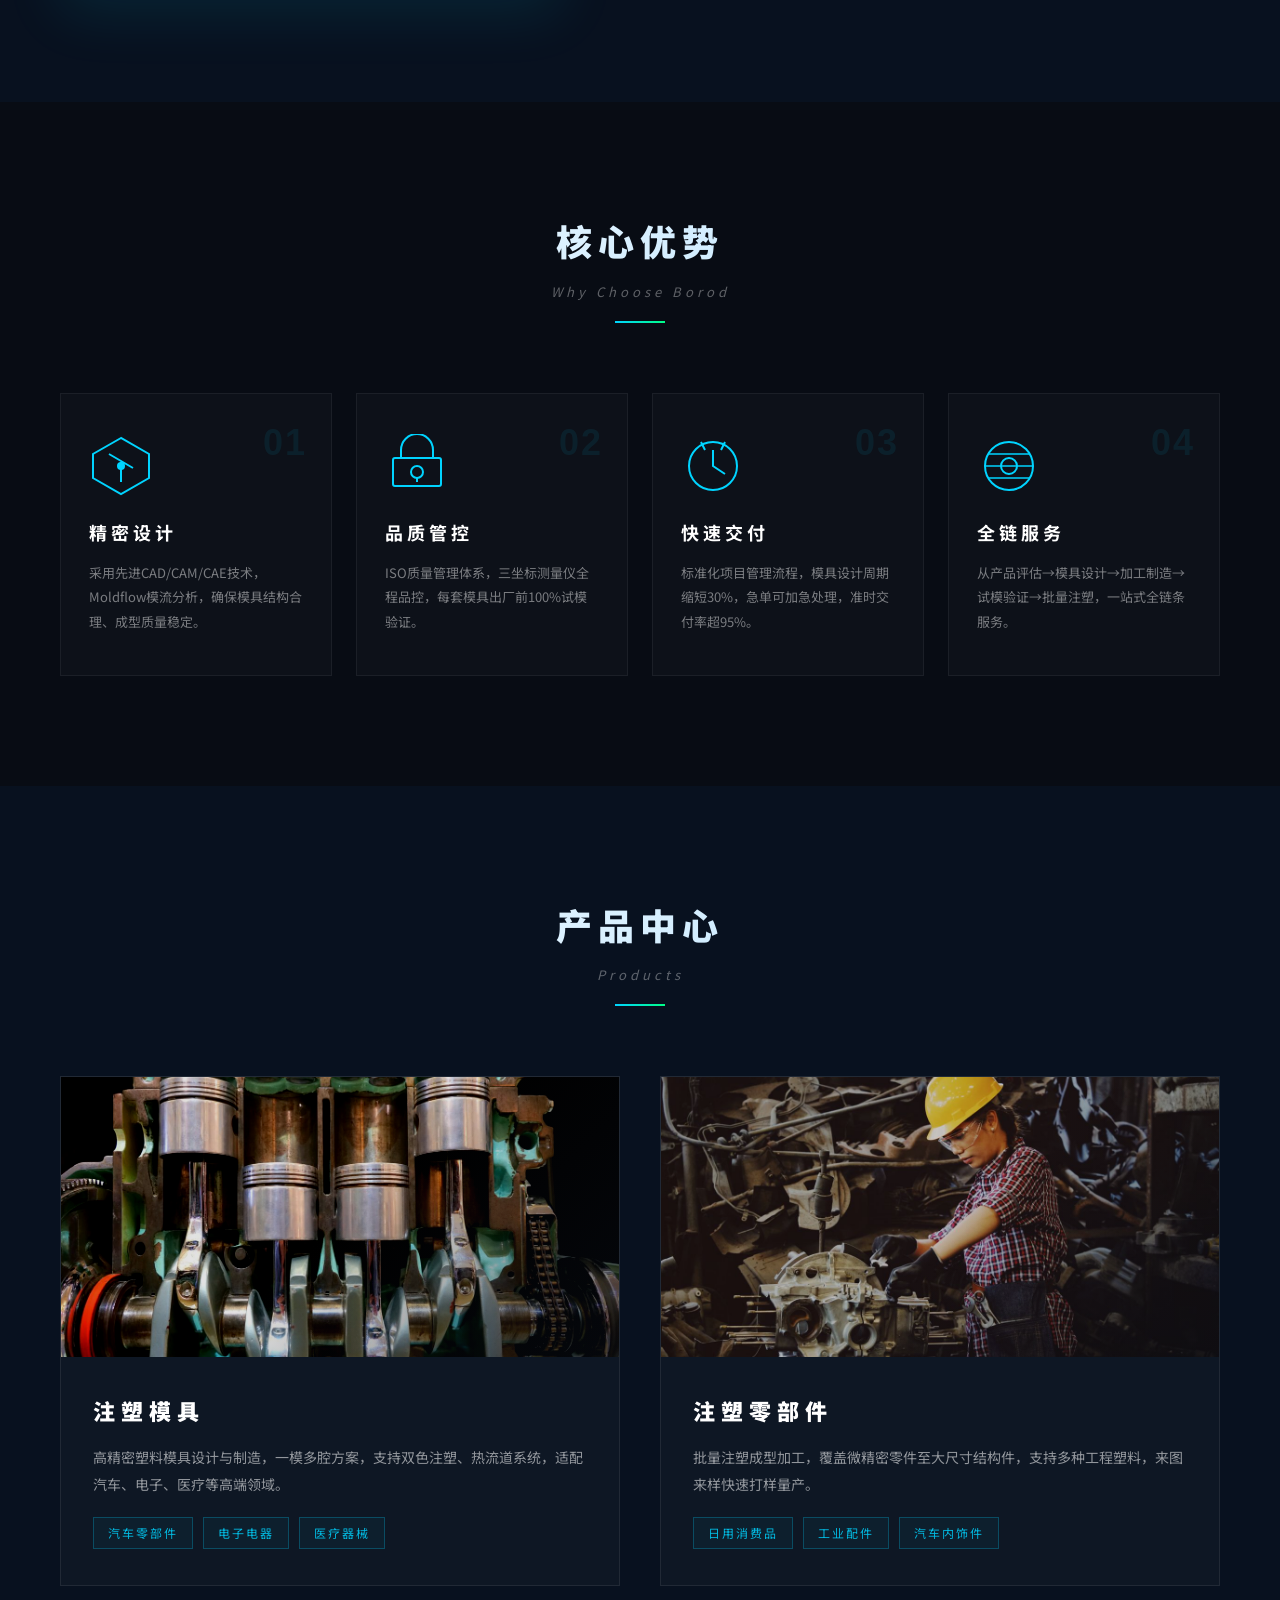
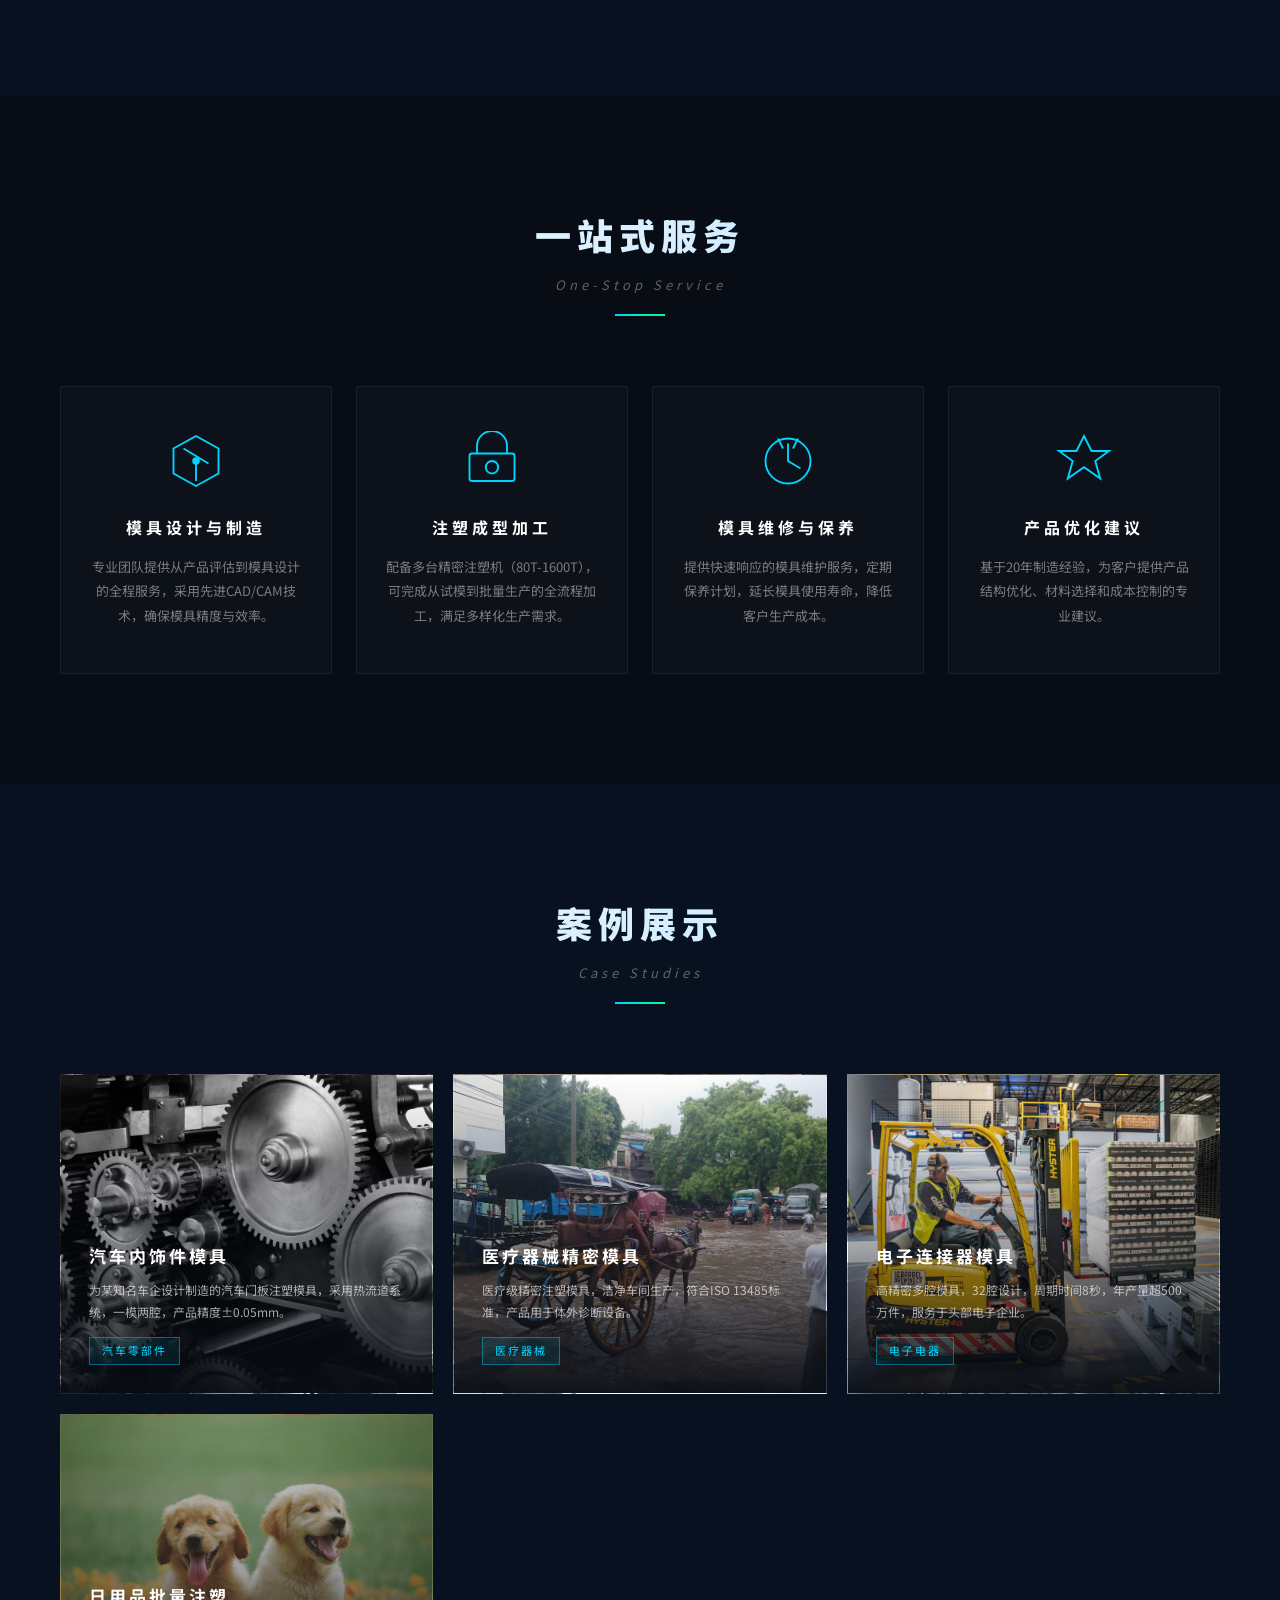
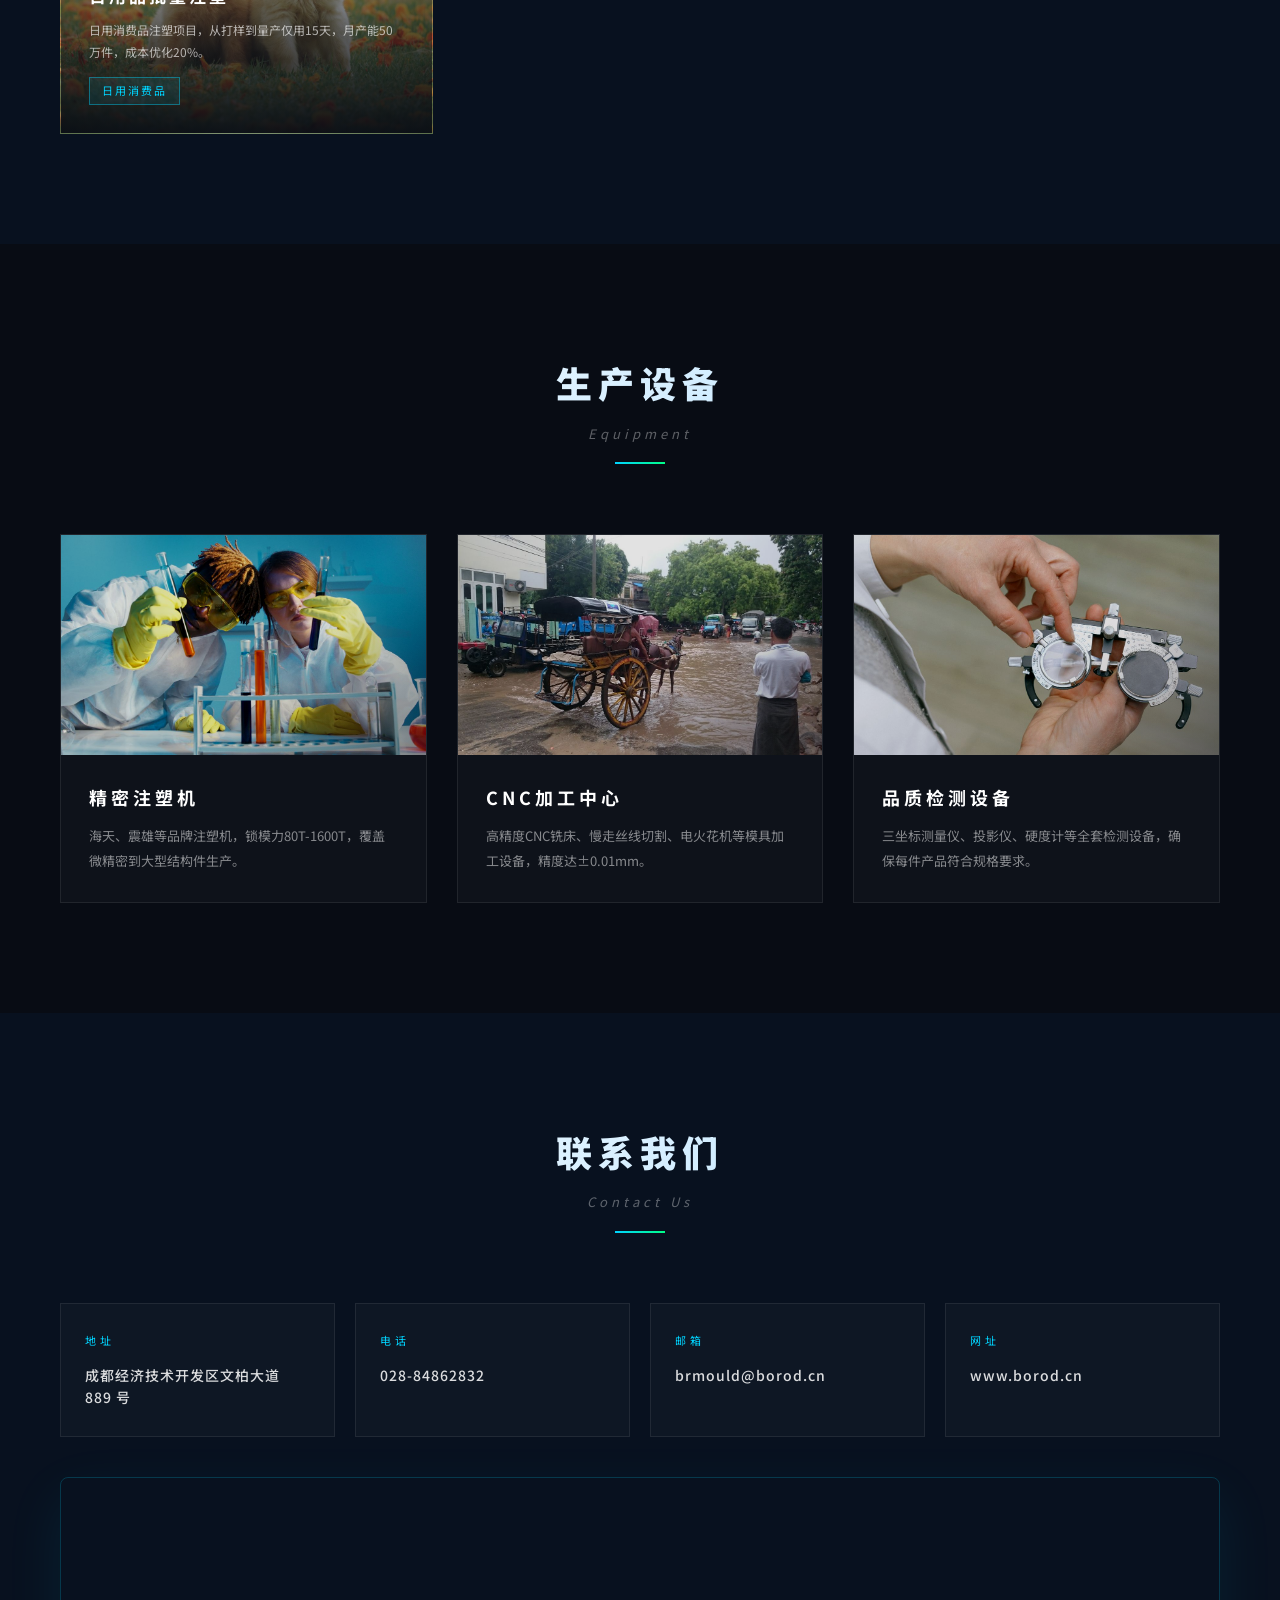
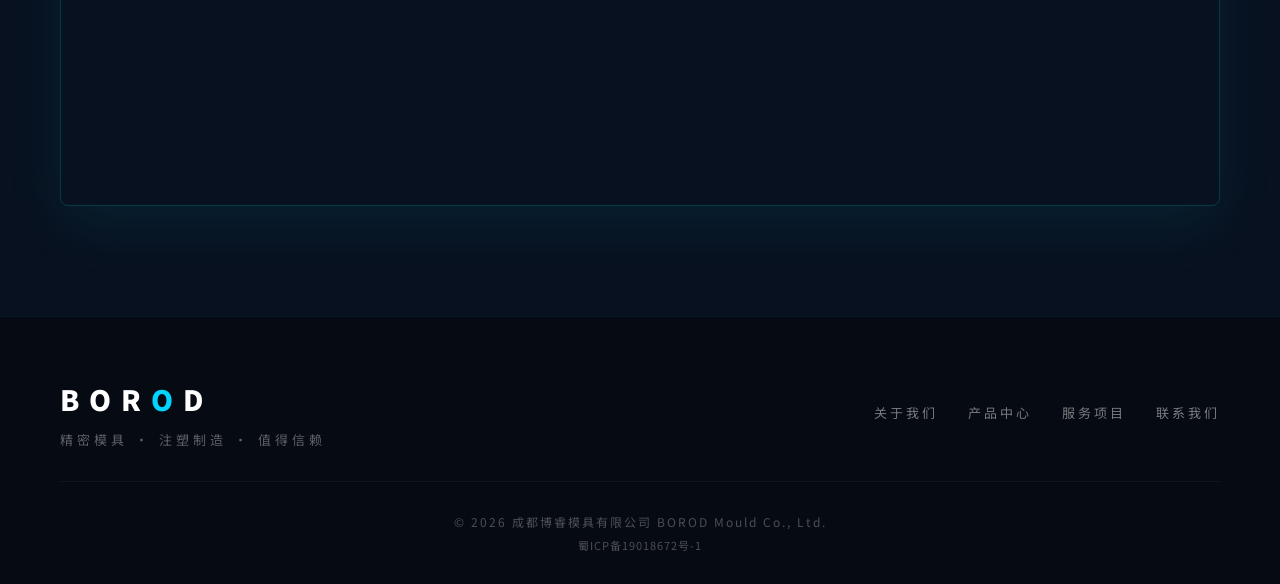
==== commit b93c1698: "feat: V2装修升级 - 新增核心优势/生产设备板块，丰富案例和服务，CSS重写V2 Premium版（含粒子动画+返回顶部），10张Pexels实拍图替换SVG占位" ====
--- a/index.html
+++ b/index.html
@@ -3,40 +3,62 @@
 <head>
     <meta charset="UTF-8">
     <meta name="viewport" content="width=device-width, initial-scale=1.0">
-    <title>成都博睿模具有限公司 - BOROD</title>
-    <meta name="description" content="成都博睿模具有限公司是一家专业从事高精密塑料模具设计、开发与制造的现代化企业。">
+    <title>成都博睿模具有限公司 - BOROD | 精密模具·注塑制造</title>
+    <meta name="description" content="成都博睿模具有限公司，20年精密模具设计制造与注塑成型经验。汽车零部件、电子电器、医疗器械领域专业供应商。">
+    <meta name="keywords" content="注塑模具,精密模具,注塑成型,成都模具,塑料模具,博睿模具,BOROD">
+    <link rel="preconnect" href="https://fonts.googleapis.com">
+    <link href="https://fonts.googleapis.com/css2?family=Noto+Sans+SC:wght@300;400;500;700;900&display=swap" rel="stylesheet">
     <link rel="stylesheet" href="css/style.css">
+    <!-- Favicon -->
+    <link rel="icon" type="image/svg+xml" href="data:image/svg+xml,<svg xmlns='http://www.w3.org/2000/svg' viewBox='0 0 100 100'><text y='.9em' font-size='90'>🔧</text></svg>">
 </head>
 <body>
     <!-- Loading -->
     <div id="loader">
         <div class="loader-logo">BOR<span>O</span>D</div>
         <div class="loader-bar"></div>
-        <div class="loader-text">Loading...</div>
+        <div class="loader-text">精密制造 · 品质之选</div>
     </div>
 
     <!-- Navigation -->
-    <nav>
+    <nav id="navbar">
         <div class="logo">
             <div class="logo-borod">BOR<span>O</span>D</div>
             <div class="logo-text">博睿模塑</div>
         </div>
-        <ul class="nav-links">
-            <li><a href="#about" class="active">关于我们</a></li>
+        <button class="nav-toggle" id="navToggle" aria-label="菜单">
+            <span></span><span></span><span></span>
+        </button>
+        <ul class="nav-links" id="navLinks">
+            <li><a href="#about">关于我们</a></li>
+            <li><a href="#advantages">核心优势</a></li>
+            <li><a href="#products">产品中心</a></li>
             <li><a href="#services">服务项目</a></li>
             <li><a href="#cases">案例展示</a></li>
+            <li><a href="#equipment">生产设备</a></li>
             <li><a href="news.html">新闻动态</a></li>
             <li><a href="#contact">联系我们</a></li>
         </ul>
     </nav>
 
     <!-- Hero -->
-    <section class="hero">
+    <section class="hero" id="hero">
+        <div class="hero-overlay"></div>
+        <div class="hero-particles" id="particles"></div>
         <div class="hero-text">
+            <div class="hero-badge">EST. 2004 · 专注精密制造20年</div>
             <div class="hero-title-split">
                 <div class="hero-box-full">成都博睿模具有限公司</div>
             </div>
-            <p class="hero-subtitle">精密模具制造/注塑服务商</p>
+            <p class="hero-subtitle">精密模具设计 · 注塑成型制造 · 一站式解决方案</p>
+            <div class="hero-btns">
+                <a href="#products" class="hero-btn primary">产品中心</a>
+                <a href="#contact" class="hero-btn outline">联系我们</a>
+            </div>
+        </div>
+        <div class="hero-scroll-indicator">
+            <div class="scroll-line"></div>
+            <span>向下滚动</span>
         </div>
     </section>
 
@@ -47,24 +69,93 @@
             <p>About Borod</p>
             <div class="line"></div>
         </div>
-        <div class="about-content fade-in">
-            <p>成都博睿模具有限公司是一家专业从事高精密塑料模具设计、开发与制造的现代化企业。深耕行业二十余年，我们专注于为客户提供从产品评估、模具设计到批量生产的一站式精密制造解决方案。</p>
-            <br>
-            <p>产品覆盖汽车零部件、电子电器、医疗器械、日用消费品等多个领域。我们始终坚持「精度优先、客户至上」的理念，以可靠的产品质量和完善的售后服务赢得市场信赖。</p>
+        <div class="about-wrapper fade-in">
+            <div class="about-image">
+                <img src="images/about.jpg" alt="博睿模具团队" loading="lazy">
+                <div class="about-image-overlay">
+                    <span>20年匠心沉淀</span>
+                </div>
+            </div>
+            <div class="about-text">
+                <p>成都博睿模具有限公司是一家专业从事高精密塑料模具设计、开发与制造的现代化企业。<strong>深耕行业二十余年</strong>，我们专注于为客户提供从产品评估、模具设计到批量生产的一站式精密制造解决方案。</p>
+                <br>
+                <p>产品覆盖<strong>汽车零部件、电子电器、医疗器械、日用消费品</strong>等多个领域。我们始终坚持「精度优先、客户至上」的理念，以可靠的产品质量和完善的售后服务赢得市场信赖。</p>
+                <div class="about-stats">
+                    <div class="stat-item">
+                        <span class="num" data-count="20">0</span>
+                        <span class="label">年行业经验</span>
+                    </div>
+                    <div class="stat-item">
+                        <span class="num" data-count="500">0</span>
+                        <span class="label">+ 服务客户</span>
+                    </div>
+                    <div class="stat-item">
+                        <span class="num" data-count="3000">0</span>
+                        <span class="label">+ 套模具产出</span>
+                    </div>
+                    <div class="stat-item">
+                        <span class="num" data-count="98">0</span>
+                        <span class="label">% 客户满意度</span>
+                    </div>
+                </div>
+            </div>
+        </div>
+    </section>
+
+    <!-- Advantages -->
+    <section id="advantages">
+        <div class="section-title fade-in">
+            <h2>核心优势</h2>
+            <p>Why Choose Borod</p>
+            <div class="line"></div>
+        </div>
+        <div class="advantages-grid">
+            <div class="advantage-card fade-in">
+                <div class="advantage-icon">
+                    <svg viewBox="0 0 64 64" fill="none" xmlns="http://www.w3.org/2000/svg"><path d="M32 4L4 20v24l28 16 28-16V20L32 4z" stroke="currentColor" stroke-width="2"/><path d="M32 28v20M20 20l24 14" stroke="currentColor" stroke-width="2"/><circle cx="32" cy="32" r="4" fill="currentColor"/></svg>
+                </div>
+                <h3>精密设计</h3>
+                <p>采用先进CAD/CAM/CAE技术，Moldflow模流分析，确保模具结构合理、成型质量稳定。</p>
+                <div class="advantage-num">01</div>
+            </div>
+            <div class="advantage-card fade-in">
+                <div class="advantage-icon">
+                    <svg viewBox="0 0 64 64" fill="none" xmlns="http://www.w3.org/2000/svg"><rect x="8" y="24" width="48" height="28" rx="2" stroke="currentColor" stroke-width="2"/><path d="M16 24V16a16 16 0 0132 0v8" stroke="currentColor" stroke-width="2"/><circle cx="32" cy="38" r="6" stroke="currentColor" stroke-width="2"/><path d="M32 44v4" stroke="currentColor" stroke-width="2"/></svg>
+                </div>
+                <h3>品质管控</h3>
+                <p>ISO质量管理体系，三坐标测量仪全程品控，每套模具出厂前100%试模验证。</p>
+                <div class="advantage-num">02</div>
+            </div>
+            <div class="advantage-card fade-in">
+                <div class="advantage-icon">
+                    <svg viewBox="0 0 64 64" fill="none" xmlns="http://www.w3.org/2000/svg"><circle cx="32" cy="32" r="24" stroke="currentColor" stroke-width="2"/><path d="M32 16v16l12 8" stroke="currentColor" stroke-width="2"/><path d="M20 8l4 8M44 8l-4 8" stroke="currentColor" stroke-width="2"/></svg>
+                </div>
+                <h3>快速交付</h3>
+                <p>标准化项目管理流程，模具设计周期缩短30%，急单可加急处理，准时交付率超95%。</p>
+                <div class="advantage-num">03</div>
+            </div>
+            <div class="advantage-card fade-in">
+                <div class="advantage-icon">
+                    <svg viewBox="0 0 64 64" fill="none" xmlns="http://www.w3.org/2000/svg"><path d="M32 8a24 24 0 010 48M32 8a24 24 0 000 48" stroke="currentColor" stroke-width="2"/><path d="M8 32h48M12 20h40M12 44h40" stroke="currentColor" stroke-width="1.5"/><circle cx="32" cy="32" r="8" stroke="currentColor" stroke-width="2"/></svg>
+                </div>
+                <h3>全链服务</h3>
+                <p>从产品评估→模具设计→加工制造→试模验证→批量注塑，一站式全链条服务。</p>
+                <div class="advantage-num">04</div>
+            </div>
         </div>
     </section>
 
     <!-- Products -->
     <section id="products">
         <div class="section-title fade-in">
-            <h2>产品板块</h2>
+            <h2>产品中心</h2>
             <p>Products</p>
             <div class="line"></div>
         </div>
         <div class="products-grid">
             <div class="product-card fade-in">
                 <div class="product-img">
-                    <img src="images/product-mold.svg" alt="注塑模具" style="width:100%;height:100%;object-fit:cover;">
+                    <img src="images/product-mold.jpg" alt="注塑模具" loading="lazy">
                 </div>
                 <div class="product-content">
                     <h3>注塑模具</h3>
@@ -78,7 +169,7 @@
             </div>
             <div class="product-card fade-in">
                 <div class="product-img">
-                    <img src="images/product-parts.svg" alt="注塑零部件" style="width:100%;height:100%;object-fit:cover;">
+                    <img src="images/product-parts.jpg" alt="注塑零部件" loading="lazy">
                 </div>
                 <div class="product-content">
                     <h3>注塑零部件</h3>
@@ -102,24 +193,113 @@
         </div>
         <div class="services-grid">
             <div class="service-card fade-in">
-                <div class="service-icon">🔧</div>
+                <div class="service-icon">
+                    <svg viewBox="0 0 48 48" fill="none"><path d="M24 4L6 14v20l18 10 18-10V14L24 4z" stroke="currentColor" stroke-width="1.5"/><path d="M24 24v16M14 14l20 12" stroke="currentColor" stroke-width="1.5"/><circle cx="24" cy="24" r="3" fill="currentColor"/></svg>
+                </div>
                 <h3>模具设计与制造</h3>
                 <p>专业团队提供从产品评估到模具设计的全程服务，采用先进CAD/CAM技术，确保模具精度与效率。</p>
             </div>
             <div class="service-card fade-in">
-                <div class="service-icon">🏭</div>
+                <div class="service-icon">
+                    <svg viewBox="0 0 48 48" fill="none"><rect x="6" y="18" width="36" height="22" rx="2" stroke="currentColor" stroke-width="1.5"/><path d="M12 18V12a12 12 0 0124 0v6" stroke="currentColor" stroke-width="1.5"/><circle cx="24" cy="29" r="5" stroke="currentColor" stroke-width="1.5"/></svg>
+                </div>
                 <h3>注塑成型加工</h3>
-                <p>配备多台精密注塑机，可完成从试模到批量生产的全流程加工，满足多样化生产需求。</p>
+                <p>配备多台精密注塑机（80T-1600T），可完成从试模到批量生产的全流程加工，满足多样化生产需求。</p>
             </div>
             <div class="service-card fade-in">
-                <div class="service-icon">🔄</div>
+                <div class="service-icon">
+                    <svg viewBox="0 0 48 48" fill="none"><circle cx="24" cy="24" r="18" stroke="currentColor" stroke-width="1.5"/><path d="M24 10v14l10 6" stroke="currentColor" stroke-width="1.5"/><path d="M16 6l4 8M32 6l-4 8" stroke="currentColor" stroke-width="1.5"/></svg>
+                </div>
                 <h3>模具维修与保养</h3>
-                <p>提供快速响应的模具维护服务，延长模具使用寿命，降低客户生产成本。</p>
+                <p>提供快速响应的模具维护服务，定期保养计划，延长模具使用寿命，降低客户生产成本。</p>
             </div>
             <div class="service-card fade-in">
-                <div class="service-icon">💡</div>
+                <div class="service-icon">
+                    <svg viewBox="0 0 48 48" fill="none"><path d="M24 4l6 12h14l-11 8 4 14-13-9-13 9 4-14L4 16h14l6-12z" stroke="currentColor" stroke-width="1.5"/></svg>
+                </div>
                 <h3>产品优化建议</h3>
-                <p>基于丰富的制造经验，为客户提供产品结构优化和材料选择的专业建议。</p>
+                <p>基于20年制造经验，为客户提供产品结构优化、材料选择和成本控制的专业建议。</p>
+            </div>
+        </div>
+    </section>
+
+    <!-- Cases -->
+    <section id="cases">
+        <div class="section-title fade-in">
+            <h2>案例展示</h2>
+            <p>Case Studies</p>
+            <div class="line"></div>
+        </div>
+        <div class="cases-grid">
+            <a href="article/case-01.html" class="case-card fade-in" style="background-image:url('images/gears.jpg')">
+                <div class="case-overlay"></div>
+                <div class="case-info">
+                    <h3>汽车内饰件模具</h3>
+                    <p>为某知名车企设计制造的汽车门板注塑模具，采用热流道系统，一模两腔，产品精度±0.05mm。</p>
+                    <span class="case-tag">汽车零部件</span>
+                </div>
+            </a>
+            <a href="#" class="case-card fade-in" style="background-image:url('images/cnc.jpg')">
+                <div class="case-overlay"></div>
+                <div class="case-info">
+                    <h3>医疗器械精密模具</h3>
+                    <p>医疗级精密注塑模具，洁净车间生产，符合ISO 13485标准，产品用于体外诊断设备。</p>
+                    <span class="case-tag">医疗器械</span>
+                </div>
+            </a>
+            <a href="#" class="case-card fade-in" style="background-image:url('images/factory.jpg')">
+                <div class="case-overlay"></div>
+                <div class="case-info">
+                    <h3>电子连接器模具</h3>
+                    <p>高精密多腔模具，32腔设计，周期时间8秒，年产量超500万件，服务于头部电子企业。</p>
+                    <span class="case-tag">电子电器</span>
+                </div>
+            </a>
+            <a href="#" class="case-card fade-in" style="background-image:url('images/mold-detail.jpg')">
+                <div class="case-overlay"></div>
+                <div class="case-info">
+                    <h3>日用品批量注塑</h3>
+                    <p>日用消费品注塑项目，从打样到量产仅用15天，月产能50万件，成本优化20%。</p>
+                    <span class="case-tag">日用消费品</span>
+                </div>
+            </a>
+        </div>
+    </section>
+
+    <!-- Equipment -->
+    <section id="equipment">
+        <div class="section-title fade-in">
+            <h2>生产设备</h2>
+            <p>Equipment</p>
+            <div class="line"></div>
+        </div>
+        <div class="equipment-grid">
+            <div class="equipment-card fade-in">
+                <div class="equipment-img">
+                    <img src="images/injection-machine.jpg" alt="注塑机" loading="lazy">
+                </div>
+                <div class="equipment-info">
+                    <h3>精密注塑机</h3>
+                    <p>海天、震雄等品牌注塑机，锁模力80T-1600T，覆盖微精密到大型结构件生产。</p>
+                </div>
+            </div>
+            <div class="equipment-card fade-in">
+                <div class="equipment-img">
+                    <img src="images/cnc.jpg" alt="CNC加工中心" loading="lazy">
+                </div>
+                <div class="equipment-info">
+                    <h3>CNC加工中心</h3>
+                    <p>高精度CNC铣床、慢走丝线切割、电火花机等模具加工设备，精度达±0.01mm。</p>
+                </div>
+            </div>
+            <div class="equipment-card fade-in">
+                <div class="equipment-img">
+                    <img src="images/quality.jpg" alt="检测设备" loading="lazy">
+                </div>
+                <div class="equipment-info">
+                    <h3>品质检测设备</h3>
+                    <p>三坐标测量仪、投影仪、硬度计等全套检测设备，确保每件产品符合规格要求。</p>
+                </div>
             </div>
         </div>
     </section>
@@ -150,17 +330,37 @@
                     <span>www.borod.cn</span>
                 </div>
             </div>
+            <div class="contact-map">
+                <iframe src="https://uri.amap.com/marker?position=104.2631,30.5728&name=成都博睿模具有限公司&src=bored.cn" width="100%" height="320" style="border:0;border-radius:8px;" allowfullscreen loading="lazy"></iframe>
+            </div>
         </div>
     </section>
 
     <!-- Footer -->
     <footer>
-        <p>© 2026 成都博睿模具有限公司 BOROD Mould Co., Ltd.</p>
-        <p style="margin-top:8px;font-size:11px;letter-spacing:1px;">蜀ICP备19018672号-1</p>
+        <div class="footer-main">
+            <div class="footer-brand">
+                <div class="logo-borod" style="font-size:28px;letter-spacing:10px;">BOR<span>O</span>D</div>
+                <p class="footer-tagline">精密模具 · 注塑制造 · 值得信赖</p>
+            </div>
+            <div class="footer-links">
+                <a href="#about">关于我们</a>
+                <a href="#products">产品中心</a>
+                <a href="#services">服务项目</a>
+                <a href="#contact">联系我们</a>
+            </div>
+        </div>
+        <div class="footer-bottom">
+            <p>© 2026 成都博睿模具有限公司 BOROD Mould Co., Ltd.</p>
+            <p style="margin-top:6px;font-size:11px;letter-spacing:1px;">蜀ICP备19018672号-1</p>
+        </div>
     </footer>
+
+    <!-- Back to Top -->
+    <button id="backToTop" class="back-to-top" aria-label="回到顶部">
+        <svg viewBox="0 0 24 24" fill="none" stroke="currentColor" stroke-width="2"><path d="M12 19V5M5 12l7-7 7 7"/></svg>
+    </button>
 
     <script src="js/main.js"></script>
 </body>
 </html>
-
-<!-- redeploy trigger -->
--- a/css/style.css
+++ b/css/style.css
@@ -1,5 +1,5 @@
 /* ============================================
-   BOROD Website - Blue Theme
+   BOROD Website - V2 Premium Blue Theme
    ============================================ */
 
 * { margin: 0; padding: 0; box-sizing: border-box; }
@@ -89,6 +89,11 @@
     z-index: 1000;
     border-bottom: 1px solid rgba(255,255,255,0.04);
     box-shadow: 0 1px 0 rgba(0,212,255,0.08), 0 4px 30px rgba(0,0,0,0.3);
+    transition: all 0.3s;
+}
+nav.scrolled {
+    background: rgba(6,10,20,0.95);
+    height: 60px;
 }
 nav::before {
     content: '';
@@ -111,7 +116,7 @@
 }
 .logo-borod span { color: #00d4ff; }
 .logo-text {
-    font-size: 14px;
+    font-size: 22px;
     font-weight: 400;
     letter-spacing: 6px;
     color: rgba(255,255,255,0.45);
@@ -119,15 +124,15 @@
 }
 .nav-links {
     display: flex;
-    gap: 40px;
+    gap: 32px;
     list-style: none;
 }
 .nav-links a {
     position: relative;
     color: rgba(255,255,255,0.55);
     text-decoration: none;
-    font-size: 14px;
-    letter-spacing: 3px;
+    font-size: 13px;
+    letter-spacing: 2px;
     font-weight: 400;
     transition: color 0.3s;
     padding: 4px 0;
@@ -150,55 +155,112 @@
     width: 100%;
 }
 
+/* Mobile Nav Toggle */
+.nav-toggle {
+    display: none;
+    flex-direction: column;
+    gap: 5px;
+    background: none;
+    border: none;
+    cursor: pointer;
+    padding: 8px;
+}
+.nav-toggle span {
+    display: block;
+    width: 24px;
+    height: 2px;
+    background: #fff;
+    transition: all 0.3s;
+}
+.nav-toggle.active span:nth-child(1) { transform: translateY(7px) rotate(45deg); }
+.nav-toggle.active span:nth-child(2) { opacity: 0; }
+.nav-toggle.active span:nth-child(3) { transform: translateY(-7px) rotate(-45deg); }
+
 /* ============================================
    Hero
    ============================================ */
 .hero {
     height: 100vh;
+    min-height: 700px;
     display: flex;
     justify-content: center;
     align-items: center;
     text-align: center;
+    background: url("../images/hero-bg.jpg") center center / cover no-repeat;
+    position: relative;
+    overflow: hidden;
+}
+.hero-overlay {
+    position: absolute;
+    inset: 0;
     background:
-        url("https://borod.cn/images/mold-hero.png") center center / cover no-repeat,
-        linear-gradient(180deg, rgba(8,12,20,0.50) 0%, rgba(8,12,20,0.60) 100%);
-    position: relative;
-    overflow: hidden;
-}
-.hero::after {
-    content: '';
-    position: absolute;
-    bottom: 0; left: 0; right: 0;
-    height: 120px;
-    background: linear-gradient(to top, #080c14, transparent);
+        linear-gradient(135deg, rgba(8,12,20,0.85) 0%, rgba(8,12,20,0.55) 50%, rgba(8,12,20,0.85) 100%),
+        radial-gradient(ellipse at center, transparent 0%, rgba(8,12,20,0.4) 70%);
+    z-index: 1;
+}
+.hero-particles {
+    position: absolute;
+    inset: 0;
     z-index: 2;
+    overflow: hidden;
+    pointer-events: none;
+}
+.hero-particles .particle {
+    position: absolute;
+    width: 2px;
+    height: 2px;
+    background: #00d4ff;
+    border-radius: 50%;
+    box-shadow: 0 0 10px #00d4ff;
+    opacity: 0.4;
+    animation: float-up linear infinite;
+}
+@keyframes float-up {
+    from { transform: translateY(100vh) translateX(0); opacity: 0; }
+    10% { opacity: 0.4; }
+    90% { opacity: 0.4; }
+    to { transform: translateY(-100px) translateX(40px); opacity: 0; }
 }
 .hero-text {
-    position: absolute;
-    left: 55%;
-    transform: translateX(-50%);
-    z-index: 3;
+    position: relative;
+    z-index: 5;
     display: flex;
     flex-direction: column;
     align-items: center;
+    padding: 0 20px;
+    max-width: 1200px;
+}
+.hero-badge {
+    display: inline-block;
+    padding: 8px 20px;
+    border: 1px solid rgba(0,212,255,0.3);
+    background: rgba(0,212,255,0.08);
+    color: #00d4ff;
+    font-size: 12px;
+    letter-spacing: 4px;
+    margin-bottom: 30px;
+    opacity: 0;
+    animation: fadeInUp 1s ease 0.5s forwards;
+    backdrop-filter: blur(10px);
 }
 .hero-title-split {
     display: flex;
     align-items: center;
     justify-content: center;
-    margin-bottom: 10px;
+    margin-bottom: 20px;
     opacity: 0;
-    animation: fadeInUp 1s ease 2.5s forwards;
+    animation: fadeInUp 1s ease 1.5s forwards;
     background: linear-gradient(
         90deg,
-        #0a1628 0%,
+        rgba(10, 22, 40, 0.9) 0%,
         rgba(10, 22, 40, 0.85) 40%,
-        rgba(30, 55, 90, 0.55) 70%,
+        rgba(30, 55, 90, 0.6) 70%,
         rgba(180, 200, 220, 0.18) 100%
     );
     backdrop-filter: blur(20px);
     -webkit-backdrop-filter: blur(20px);
-    border: 1px solid rgba(0, 212, 255, 0.18);
+    border: 1px solid rgba(0, 212, 255, 0.2);
+    box-shadow: 0 8px 60px rgba(0,212,255,0.1);
 }
 .hero-box-full {
     font-size: 54px;
@@ -208,62 +270,116 @@
     color: #fff;
     padding: 12px 24px;
     text-align: center;
+    background: linear-gradient(135deg, #fff 0%, #b0e0ff 100%);
+    -webkit-background-clip: text;
+    -webkit-text-fill-color: transparent;
+    background-clip: text;
 }
 .hero-subtitle {
-    font-size: 24px;
+    font-size: 22px;
     color: rgba(255,255,255,0.95);
     letter-spacing: 5px;
     opacity: 0;
-    animation: fadeInUp 1s ease 2.7s forwards;
+    animation: fadeInUp 1s ease 1.8s forwards;
     font-weight: 500;
     padding: 12px 24px;
     background: linear-gradient(
         90deg,
-        #0a1628 0%,
-        rgba(10, 22, 40, 0.80) 60%,
-        rgba(20, 40, 70, 0.60) 100%
+        rgba(10, 22, 40, 0.85) 0%,
+        rgba(20, 40, 70, 0.65) 100%
     );
     backdrop-filter: blur(18px);
     -webkit-backdrop-filter: blur(18px);
-    border: 1px solid rgba(0, 212, 255, 0.15);
-    box-shadow: 0 4px 30px rgba(0,0,0,0.4), 0 0 40px rgba(0,212,255,0.04);
-    margin-bottom: 0;
+    border: 1px solid rgba(0, 212, 255, 0.18);
+    box-shadow: 0 4px 30px rgba(0,0,0,0.4), 0 0 40px rgba(0,212,255,0.05);
+    margin-bottom: 40px;
+}
+.hero-btns {
+    display: flex;
+    gap: 20px;
+    opacity: 0;
+    animation: fadeInUp 1s ease 2.2s forwards;
 }
 .hero-btn {
-    padding: 15px 46px;
-    border: 1px solid #00d4ff;
-    color: #00d4ff;
-    background: transparent;
+    padding: 14px 38px;
     font-size: 13px;
     letter-spacing: 4px;
     cursor: pointer;
     transition: all 0.3s;
-    opacity: 0;
-    animation: fadeInUp 1s ease 3.1s forwards;
-}
-.hero-btn:hover {
+    text-decoration: none;
+    border: 1px solid #00d4ff;
+    text-align: center;
+}
+.hero-btn.primary {
     background: #00d4ff;
     color: #080c14;
 }
+.hero-btn.primary:hover {
+    background: #00ff88;
+    border-color: #00ff88;
+    box-shadow: 0 8px 30px rgba(0,212,255,0.4);
+}
+.hero-btn.outline {
+    background: transparent;
+    color: #00d4ff;
+}
+.hero-btn.outline:hover {
+    background: rgba(0,212,255,0.1);
+    box-shadow: 0 8px 30px rgba(0,212,255,0.2);
+}
+.hero-scroll-indicator {
+    position: absolute;
+    bottom: 30px;
+    left: 50%;
+    transform: translateX(-50%);
+    z-index: 5;
+    display: flex;
+    flex-direction: column;
+    align-items: center;
+    gap: 12px;
+    opacity: 0;
+    animation: fadeInUp 1s ease 2.8s forwards;
+}
+.hero-scroll-indicator span {
+    font-size: 10px;
+    letter-spacing: 4px;
+    color: rgba(255,255,255,0.4);
+    writing-mode: vertical-rl;
+}
+.scroll-line {
+    width: 1px;
+    height: 40px;
+    background: linear-gradient(to bottom, transparent, #00d4ff, transparent);
+    animation: scroll-pulse 2s ease infinite;
+}
+@keyframes scroll-pulse {
+    0%, 100% { opacity: 0.3; transform: scaleY(0.6); }
+    50% { opacity: 1; transform: scaleY(1); }
+}
 
 /* ============================================
    Sections
    ============================================ */
-section { padding: 110px 60px; }
+section { padding: 110px 60px; position: relative; }
 .section-title {
     text-align: center;
     margin-bottom: 70px;
 }
 .section-title h2 {
-    font-size: 32px;
+    font-size: 36px;
     font-weight: 900;
     letter-spacing: 6px;
-    margin-bottom: 14px;
+    margin-bottom: 12px;
+    background: linear-gradient(135deg, #fff 0%, #b0e0ff 100%);
+    -webkit-background-clip: text;
+    -webkit-text-fill-color: transparent;
+    background-clip: text;
 }
 .section-title p {
     color: rgba(255,255,255,0.35);
     font-size: 13px;
-    letter-spacing: 3px;
+    letter-spacing: 4px;
+    font-style: italic;
 }
 .section-title .line {
     width: 50px;
@@ -276,42 +392,226 @@
    About
    ============================================ */
 #about { background: #08111f; }
-.about-content {
-    max-width: 860px;
+.about-wrapper {
+    max-width: 1200px;
     margin: 0 auto;
-    text-align: center;
-    line-height: 2;
+    display: grid;
+    grid-template-columns: 1fr 1.2fr;
+    gap: 60px;
+    align-items: center;
+}
+.about-image {
+    position: relative;
+    border-radius: 4px;
+    overflow: hidden;
+    border: 1px solid rgba(0,212,255,0.15);
+    box-shadow: 0 20px 60px rgba(0,212,255,0.1);
+}
+.about-image img {
+    width: 100%;
+    height: 400px;
+    object-fit: cover;
+    display: block;
+    filter: brightness(0.9) contrast(1.1);
+    transition: transform 0.5s;
+}
+.about-image:hover img { transform: scale(1.05); }
+.about-image-overlay {
+    position: absolute;
+    bottom: 20px; left: 20px;
+    padding: 8px 16px;
+    background: rgba(8,12,20,0.85);
+    backdrop-filter: blur(10px);
+    border: 1px solid rgba(0,212,255,0.3);
+    color: #00d4ff;
+    font-size: 12px;
+    letter-spacing: 3px;
+}
+.about-text {
     color: rgba(255,255,255,0.65);
     font-size: 14px;
+    line-height: 2;
+}
+.about-text strong {
+    color: #00d4ff;
+    font-weight: 500;
 }
 .about-stats {
-    display: flex;
-    justify-content: center;
-    gap: 80px;
-    margin-top: 60px;
+    display: grid;
+    grid-template-columns: repeat(4, 1fr);
+    gap: 30px;
+    margin-top: 40px;
+    padding-top: 30px;
+    border-top: 1px solid rgba(0,212,255,0.1);
 }
 .stat-item { text-align: center; }
 .stat-item .num {
-    font-size: 42px;
+    font-size: 36px;
     font-weight: 900;
     color: #00d4ff;
     display: block;
+    background: linear-gradient(135deg, #00d4ff 0%, #00ff88 100%);
+    -webkit-background-clip: text;
+    -webkit-text-fill-color: transparent;
+    background-clip: text;
 }
 .stat-item .label {
-    font-size: 12px;
+    font-size: 11px;
     letter-spacing: 3px;
     color: rgba(255,255,255,0.4);
-    margin-top: 8px;
+    margin-top: 6px;
+}
+
+/* ============================================
+   Advantages
+   ============================================ */
+#advantages { background: #080c14; }
+.advantages-grid {
+    display: grid;
+    grid-template-columns: repeat(auto-fit, minmax(250px, 1fr));
+    gap: 24px;
+    max-width: 1200px;
+    margin: 0 auto;
+}
+.advantage-card {
+    position: relative;
+    background: rgba(255,255,255,0.018);
+    border: 1px solid rgba(255,255,255,0.06);
+    padding: 40px 28px;
+    transition: all 0.4s;
+    overflow: hidden;
+}
+.advantage-card::before {
+    content: '';
+    position: absolute;
+    top: 0; left: 0;
+    width: 0; height: 2px;
+    background: linear-gradient(90deg, #00d4ff, #00ff88);
+    transition: width 0.4s;
+}
+.advantage-card:hover {
+    border-color: rgba(0,212,255,0.4);
+    transform: translateY(-8px);
+    background: rgba(0,212,255,0.04);
+    box-shadow: 0 24px 60px rgba(0,212,255,0.08);
+}
+.advantage-card:hover::before { width: 100%; }
+.advantage-icon {
+    width: 64px;
+    height: 64px;
+    color: #00d4ff;
+    margin-bottom: 20px;
+}
+.advantage-icon svg {
+    width: 100%;
+    height: 100%;
+}
+.advantage-card h3 {
+    font-size: 18px;
+    letter-spacing: 4px;
+    margin-bottom: 14px;
+    color: #fff;
+}
+.advantage-card p {
+    color: rgba(255,255,255,0.45);
+    font-size: 13px;
+    line-height: 1.9;
+}
+.advantage-num {
+    position: absolute;
+    top: 20px; right: 24px;
+    font-size: 36px;
+    font-weight: 900;
+    color: rgba(0,212,255,0.08);
+    letter-spacing: 2px;
+    font-family: 'Arial', sans-serif;
+}
+
+/* ============================================
+   Products
+   ============================================ */
+#products { background: #08111f; }
+.products-grid {
+    display: grid;
+    grid-template-columns: 1fr 1fr;
+    gap: 40px;
+    max-width: 1200px;
+    margin: 0 auto;
+}
+.product-card {
+    background: rgba(255,255,255,0.025);
+    border: 1px solid rgba(255,255,255,0.08);
+    overflow: hidden;
+    transition: all 0.4s;
+    cursor: pointer;
+}
+.product-card:hover {
+    border-color: rgba(0,212,255,0.4);
+    transform: translateY(-8px);
+    box-shadow: 0 30px 80px rgba(0,212,255,0.12);
+}
+.product-img {
+    height: 280px;
+    position: relative;
+    overflow: hidden;
+    background: linear-gradient(135deg, #0a1628 0%, #1a3050 100%);
+}
+.product-img img {
+    width: 100%;
+    height: 100%;
+    object-fit: cover;
+    transition: transform 0.6s;
+    filter: brightness(0.85) contrast(1.1);
+}
+.product-card:hover .product-img img {
+    transform: scale(1.08);
+}
+.product-img::after {
+    content: '';
+    position: absolute;
+    inset: 0;
+    background: linear-gradient(135deg, transparent 50%, rgba(8,12,20,0.6) 100%);
+}
+.product-content {
+    padding: 36px 32px;
+    position: relative;
+}
+.product-content h3 {
+    font-size: 22px;
+    font-weight: 900;
+    letter-spacing: 6px;
+    color: #fff;
+    margin-bottom: 16px;
+}
+.product-content p {
+    color: rgba(255,255,255,0.55);
+    font-size: 14px;
+    line-height: 1.9;
+    margin-bottom: 20px;
+}
+.product-tags {
+    display: flex;
+    flex-wrap: wrap;
+    gap: 10px;
+}
+.product-tags span {
+    padding: 5px 14px;
+    border: 1px solid rgba(0,212,255,0.25);
+    font-size: 12px;
+    color: rgba(0,212,255,0.85);
+    letter-spacing: 2px;
+    background: rgba(0,212,255,0.04);
 }
 
 /* ============================================
    Services
    ============================================ */
+#services { background: #080c14; }
 .services-grid {
     display: grid;
     grid-template-columns: repeat(auto-fit, minmax(260px, 1fr));
     gap: 24px;
-    max-width: 1100px;
+    max-width: 1200px;
     margin: 0 auto;
 }
 .service-card {
@@ -319,26 +619,45 @@
     border: 1px solid rgba(255,255,255,0.06);
     padding: 44px 28px;
     text-align: center;
-    transition: all 0.35s;
-}
+    transition: all 0.4s;
+    position: relative;
+    overflow: hidden;
+}
+.service-card::before {
+    content: '';
+    position: absolute;
+    inset: 0;
+    background: radial-gradient(circle at center, rgba(0,212,255,0.06) 0%, transparent 70%);
+    opacity: 0;
+    transition: opacity 0.4s;
+}
+.service-card:hover::before { opacity: 1; }
 .service-card:hover {
     border-color: rgba(0,212,255,0.4);
     transform: translateY(-8px);
     box-shadow: 0 20px 40px rgba(0,212,255,0.08);
 }
 .service-icon {
-    font-size: 36px;
-    margin-bottom: 20px;
+    width: 60px;
+    height: 60px;
+    margin: 0 auto 24px;
+    color: #00d4ff;
+}
+.service-icon svg {
+    width: 100%;
+    height: 100%;
 }
 .service-card h3 {
     font-size: 16px;
     letter-spacing: 4px;
     margin-bottom: 14px;
+    position: relative;
 }
 .service-card p {
-    color: rgba(255,255,255,0.38);
+    color: rgba(255,255,255,0.45);
     font-size: 13px;
     line-height: 1.9;
+    position: relative;
 }
 
 /* ============================================
@@ -349,43 +668,119 @@
     display: grid;
     grid-template-columns: repeat(auto-fit, minmax(280px, 1fr));
     gap: 20px;
-    max-width: 1100px;
+    max-width: 1200px;
     margin: 0 auto;
 }
 .case-card {
-    height: 230px;
-    background: rgba(255,255,255,0.025);
+    height: 320px;
+    background-size: cover;
+    background-position: center;
     display: flex;
     flex-direction: column;
     justify-content: flex-end;
-    padding: 28px;
+    padding: 0;
     border: 1px solid rgba(255,255,255,0.06);
-    transition: all 0.35s;
+    transition: all 0.4s;
     cursor: pointer;
     text-decoration: none;
     color: inherit;
+    position: relative;
+    overflow: hidden;
 }
 .case-card:hover {
+    transform: translateY(-6px);
     border-color: rgba(0,212,255,0.4);
-    transform: translateY(-4px);
-}
-.case-card h3 {
-    font-size: 15px;
+    box-shadow: 0 30px 60px rgba(0,212,255,0.15);
+}
+.case-overlay {
+    position: absolute;
+    inset: 0;
+    background: linear-gradient(to top, rgba(8,12,20,0.95) 0%, rgba(8,12,20,0.3) 50%, transparent 100%);
+    z-index: 1;
+}
+.case-info {
+    position: relative;
+    z-index: 2;
+    padding: 28px;
+}
+.case-info h3 {
+    font-size: 17px;
     letter-spacing: 3px;
-    margin-bottom: 8px;
-}
-.case-card p {
-    color: rgba(255,255,255,0.35);
+    margin-bottom: 10px;
+    color: #fff;
+}
+.case-info p {
+    color: rgba(255,255,255,0.65);
     font-size: 12px;
-}
-.case-card .case-tag {
+    line-height: 1.8;
+    margin-bottom: 14px;
+}
+.case-tag {
     display: inline-block;
-    margin-top: 12px;
     padding: 4px 12px;
-    border: 1px solid rgba(0,212,255,0.3);
+    border: 1px solid rgba(0,212,255,0.4);
     font-size: 11px;
     color: #00d4ff;
     letter-spacing: 2px;
+    background: rgba(0,212,255,0.08);
+}
+
+/* ============================================
+   Equipment
+   ============================================ */
+#equipment { background: #080c14; }
+.equipment-grid {
+    display: grid;
+    grid-template-columns: repeat(auto-fit, minmax(300px, 1fr));
+    gap: 30px;
+    max-width: 1200px;
+    margin: 0 auto;
+}
+.equipment-card {
+    background: rgba(255,255,255,0.025);
+    border: 1px solid rgba(255,255,255,0.08);
+    overflow: hidden;
+    transition: all 0.4s;
+}
+.equipment-card:hover {
+    transform: translateY(-6px);
+    border-color: rgba(0,212,255,0.4);
+    box-shadow: 0 24px 60px rgba(0,212,255,0.1);
+}
+.equipment-img {
+    height: 220px;
+    overflow: hidden;
+    position: relative;
+}
+.equipment-img::after {
+    content: '';
+    position: absolute;
+    inset: 0;
+    background: linear-gradient(135deg, transparent 60%, rgba(8,12,20,0.4) 100%);
+}
+.equipment-img img {
+    width: 100%;
+    height: 100%;
+    object-fit: cover;
+    transition: transform 0.6s;
+    filter: brightness(0.85) contrast(1.1);
+}
+.equipment-card:hover .equipment-img img {
+    transform: scale(1.08);
+}
+.equipment-info {
+    padding: 28px;
+}
+.equipment-info h3 {
+    font-size: 18px;
+    letter-spacing: 4px;
+    margin-bottom: 12px;
+    color: #fff;
+}
+.equipment-info p {
+    color: rgba(255,255,255,0.5);
+    font-size: 13px;
+    line-height: 1.9;
 }
 
 /* ============================================
@@ -427,47 +822,126 @@
 /* ============================================
    Contact
    ============================================ */
+#contact { background: #08111f; }
 .contact-content {
-    max-width: 560px;
+    max-width: 1200px;
     margin: 0 auto;
-    text-align: center;
 }
 .contact-grid {
     display: grid;
-    grid-template-columns: 1fr 1fr;
-    gap: 30px;
-    margin-bottom: 50px;
+    grid-template-columns: repeat(4, 1fr);
+    gap: 20px;
+    margin-bottom: 40px;
 }
 .contact-item {
-    padding: 24px;
-    background: rgba(255,255,255,0.018);
-    border: 1px solid rgba(255,255,255,0.06);
+    padding: 28px 24px;
+    background: rgba(255,255,255,0.025);
+    border: 1px solid rgba(255,255,255,0.08);
+    transition: all 0.3s;
+}
+.contact-item:hover {
+    border-color: rgba(0,212,255,0.3);
+    background: rgba(0,212,255,0.04);
 }
 .contact-item label {
     display: block;
     font-size: 11px;
     letter-spacing: 4px;
     color: #00d4ff;
-    margin-bottom: 12px;
+    margin-bottom: 14px;
     text-transform: uppercase;
 }
 .contact-item span {
-    color: rgba(255,255,255,0.75);
-    font-size: 16px;
+    color: rgba(255,255,255,0.85);
+    font-size: 14px;
     letter-spacing: 1px;
     font-weight: 500;
+    line-height: 1.6;
+    display: block;
+}
+.contact-map {
+    border: 1px solid rgba(0,212,255,0.2);
+    border-radius: 8px;
+    overflow: hidden;
+    box-shadow: 0 20px 60px rgba(0,212,255,0.08);
 }
 
 /* ============================================
    Footer
    ============================================ */
 footer {
-    padding: 36px 60px;
+    padding: 60px 60px 30px;
+    border-top: 1px solid rgba(0,212,255,0.08);
+    background: #060a12;
+}
+.footer-main {
+    display: flex;
+    justify-content: space-between;
+    align-items: center;
+    max-width: 1200px;
+    margin: 0 auto 30px;
+    flex-wrap: wrap;
+    gap: 30px;
+}
+.footer-tagline {
+    color: rgba(255,255,255,0.35);
+    font-size: 13px;
+    letter-spacing: 4px;
+    margin-top: 8px;
+}
+.footer-links {
+    display: flex;
+    gap: 30px;
+    flex-wrap: wrap;
+}
+.footer-links a {
+    color: rgba(255,255,255,0.45);
+    text-decoration: none;
+    font-size: 13px;
+    letter-spacing: 3px;
+    transition: color 0.3s;
+}
+.footer-links a:hover { color: #00d4ff; }
+.footer-bottom {
     text-align: center;
-    border-top: 1px solid rgba(0,212,255,0.08);
     color: rgba(255,255,255,0.28);
     font-size: 12px;
     letter-spacing: 2px;
+    padding-top: 30px;
+    border-top: 1px solid rgba(255,255,255,0.04);
+}
+
+/* ============================================
+   Back to Top
+   ============================================ */
+.back-to-top {
+    position: fixed;
+    right: 30px;
+    bottom: 30px;
+    width: 48px;
+    height: 48px;
+    background: rgba(0,212,255,0.15);
+    border: 1px solid #00d4ff;
+    color: #00d4ff;
+    cursor: pointer;
+    z-index: 999;
+    opacity: 0;
+    visibility: hidden;
+    transition: all 0.3s;
+    backdrop-filter: blur(10px);
+}
+.back-to-top.visible {
+    opacity: 1;
+    visibility: visible;
+}
+.back-to-top:hover {
+    background: #00d4ff;
+    color: #080c14;
+    transform: translateY(-4px);
+}
+.back-to-top svg {
+    width: 20px;
+    height: 20px;
 }
 
 /* ============================================
@@ -476,7 +950,7 @@
 .fade-in {
     opacity: 0;
     transform: translateY(40px);
-    transition: all 0.8s ease;
+    transition: all 0.9s cubic-bezier(0.16, 1, 0.3, 1);
 }
 .fade-in.visible {
     opacity: 1;
@@ -486,150 +960,46 @@
 /* ============================================
    Responsive
    ============================================ */
+@media (max-width: 1024px) {
+    .about-wrapper { grid-template-columns: 1fr; gap: 40px; }
+    .about-image img { height: 320px; }
+    .contact-grid { grid-template-columns: repeat(2, 1fr); }
+}
 @media (max-width: 768px) {
     nav { padding: 0 20px; height: 60px; }
+    .nav-toggle { display: flex; }
     .nav-links {
-        display: flex;
-        flex-wrap: wrap;
-        gap: 16px;
         position: fixed;
         top: 60px;
         left: 0;
         right: 0;
-        background: rgba(6,10,20,0.97);
-        padding: 20px;
+        flex-direction: column;
+        background: rgba(6,10,20,0.98);
+        padding: 30px 20px;
+        gap: 20px;
         border-bottom: 1px solid rgba(0,212,255,0.1);
+        transform: translateY(-100%);
+        opacity: 0;
+        visibility: hidden;
+        transition: all 0.3s;
     }
-    .nav-links a { font-size: 13px; letter-spacing: 2px; }
+    .nav-links.open {
+        transform: translateY(0);
+        opacity: 1;
+        visibility: visible;
+    }
+    .nav-links a { font-size: 14px; letter-spacing: 3px; }
     section { padding: 80px 20px; }
-    .hero {
-        justify-content: center;
-        padding: 0 20px;
-    }
-    .hero-text {
-        position: static;
-        left: auto;
-        transform: none;
-        width: 100%;
-        padding: 0 10px;
-    }
-    .hero-title-split {
-        flex-direction: row;
-        justify-content: center;
-        margin-bottom: 8px;
-    }
-    .hero-box-full {
-        font-size: 22px;
-        letter-spacing: 3px;
-        padding: 8px 16px;
-    }
-    .hero-subtitle {
-        font-size: 13px;
-        letter-spacing: 2px;
-        padding: 8px 16px;
-        margin-bottom: 30px;
-    }
-    .hero-tag { font-size: 9px; letter-spacing: 3px; margin-bottom: 16px; }
-    .hero-btn { padding: 12px 30px; font-size: 11px; }
-    .about-stats { flex-direction: column; gap: 30px; }
+    .hero { min-height: 600px; }
+    .hero-box-full { font-size: 26px; letter-spacing: 3px; padding: 8px 14px; }
+    .hero-subtitle { font-size: 14px; letter-spacing: 2px; padding: 8px 14px; }
+    .hero-badge { font-size: 10px; padding: 6px 14px; letter-spacing: 2px; }
+    .hero-btns { flex-direction: column; gap: 12px; }
+    .hero-btn { padding: 12px 30px; font-size: 12px; }
+    .about-stats { grid-template-columns: repeat(2, 1fr); gap: 24px; }
+    .products-grid { grid-template-columns: 1fr; gap: 24px; }
     .contact-grid { grid-template-columns: 1fr; }
-    .products-grid { grid-template-columns: 1fr; }
-}
-/* ============================================
-   Language Switcher
-   ============================================ */
-.lang-switch {
-    display: flex;
-    align-items: center;
-    gap: 6px;
-}
-.lang-switch span {
-    color: rgba(255,255,255,0.3);
-    font-size: 12px;
-}
-.lang-switch a {
-    color: rgba(255,255,255,0.4);
-    font-size: 13px;
-    letter-spacing: 1px;
-    transition: color 0.3s;
-}
-.lang-switch a.active,
-.lang-switch a:hover { color: #00d4ff; }
-
-/* English content - hidden by default */
-body:not(.lang-en) .en { display: none; }
-body.lang-en .cn { display: none; }
-body.lang-en .zh { display: none; }
-
-/* ============================================
-   Products
-   ============================================ */
-#products { background: #080c14; }
-.products-grid {
-    display: grid;
-    grid-template-columns: 1fr 1fr;
-    gap: 40px;
-    max-width: 1100px;
-    margin: 0 auto;
-}
-.product-card {
-    background: rgba(255,255,255,0.025);
-    border: 1px solid rgba(255,255,255,0.08);
-    overflow: hidden;
-    transition: all 0.35s;
-    cursor: pointer;
-}
-.product-card:hover {
-    border-color: rgba(0,212,255,0.35);
-    transform: translateY(-6px);
-    box-shadow: 0 24px 60px rgba(0,0,0,0.5), 0 0 40px rgba(0,212,255,0.06);
-}
-.product-img {
-    height: 260px;
-    display: flex;
-    align-items: center;
-    justify-content: center;
-    position: relative;
-    overflow: hidden;
-    background: linear-gradient(135deg, #0a1628 0%, #1a3050 100%);
-}
-.product-img img {
-    width: 100%;
-    height: 100%;
-    object-fit: cover;
-}
-.product-img::after {
-    content: '';
-    position: absolute;
-    inset: 0;
-    background: linear-gradient(to bottom, transparent 50%, rgba(8,12,20,0.8) 100%);
-}
-.product-content {
-    padding: 36px 32px;
-}
-.product-content h3 {
-    font-size: 22px;
-    font-weight: 900;
-    letter-spacing: 6px;
-    color: #fff;
-    margin-bottom: 16px;
-}
-.product-content p {
-    color: rgba(255,255,255,0.50);
-    font-size: 14px;
-    line-height: 1.9;
-    margin-bottom: 20px;
-}
-.product-tags {
-    display: flex;
-    flex-wrap: wrap;
-    gap: 10px;
-}
-.product-tags span {
-    padding: 5px 14px;
-    border: 1px solid rgba(0,212,255,0.25);
-    font-size: 12px;
-    color: rgba(0,212,255,0.80);
-    letter-spacing: 2px;
-}
-
+    .footer-main { flex-direction: column; text-align: center; }
+    .footer-links { justify-content: center; }
+    .section-title h2 { font-size: 28px; letter-spacing: 4px; }
+}
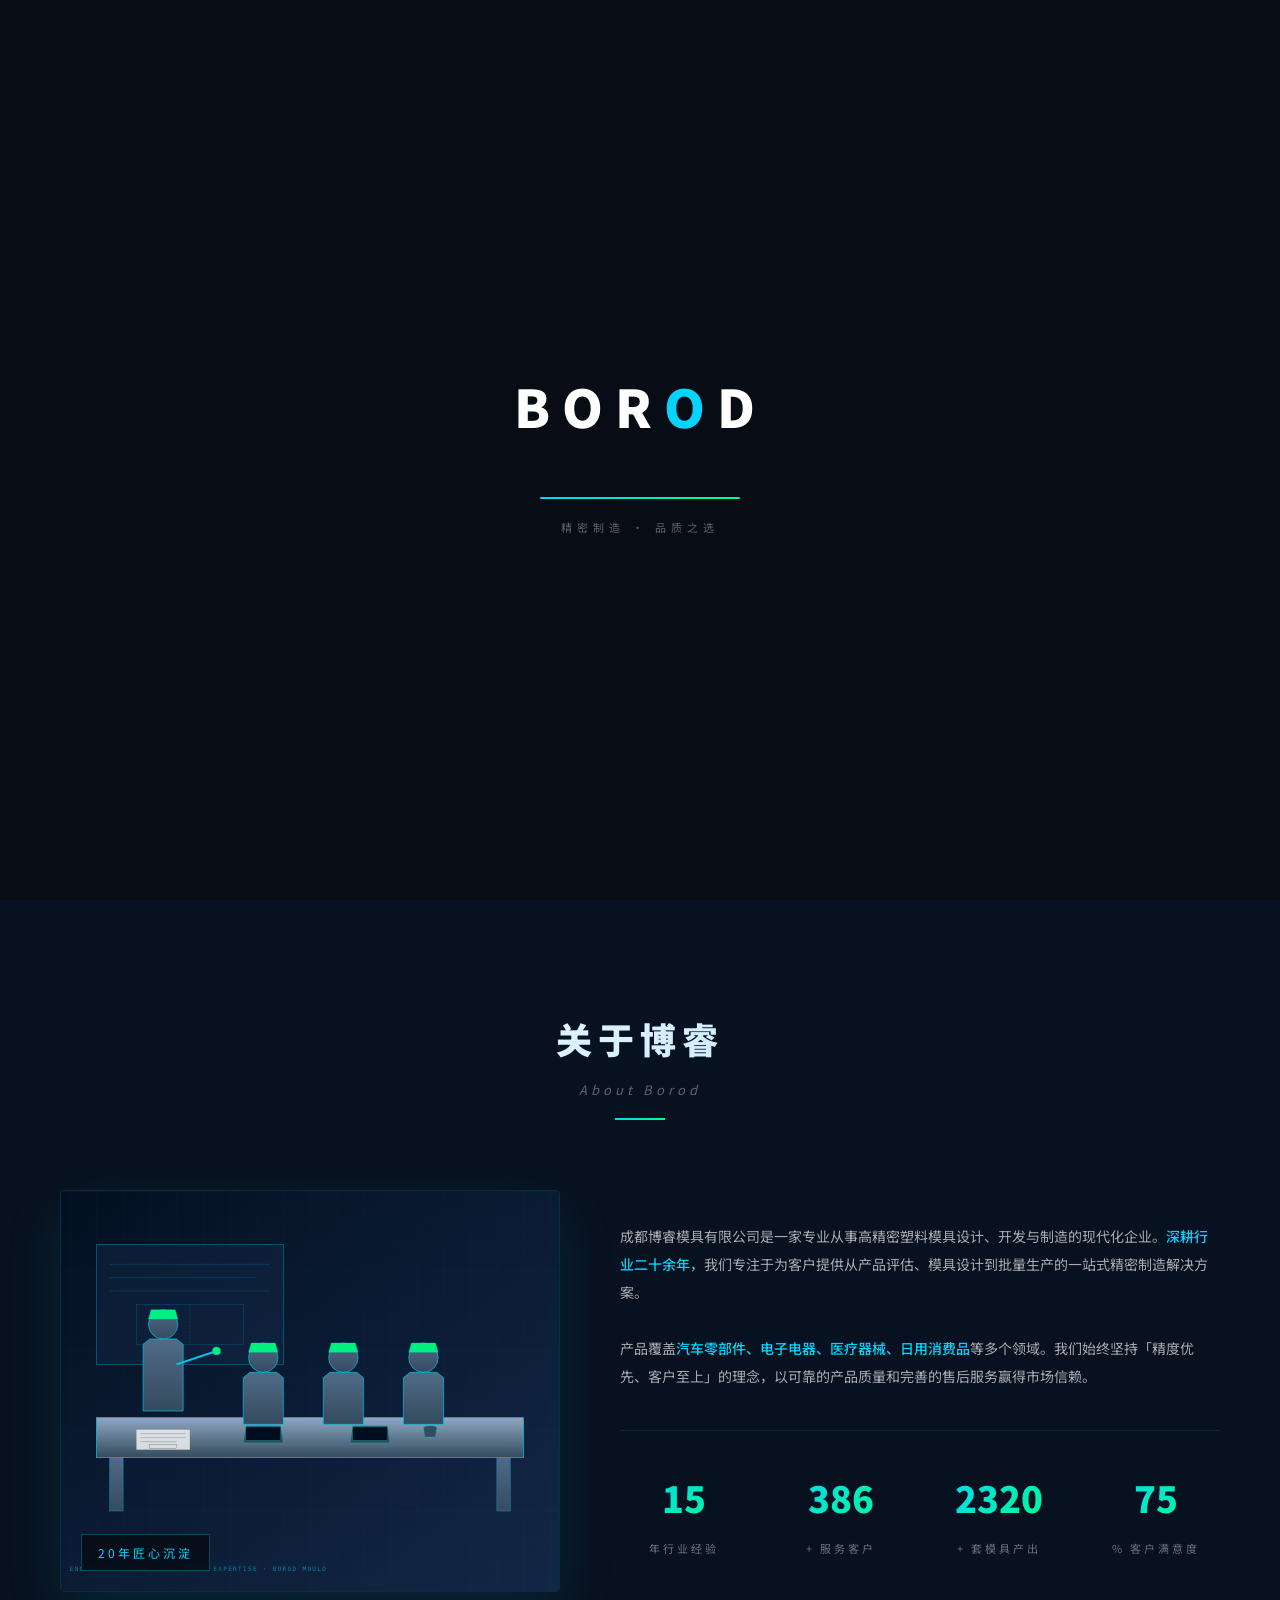
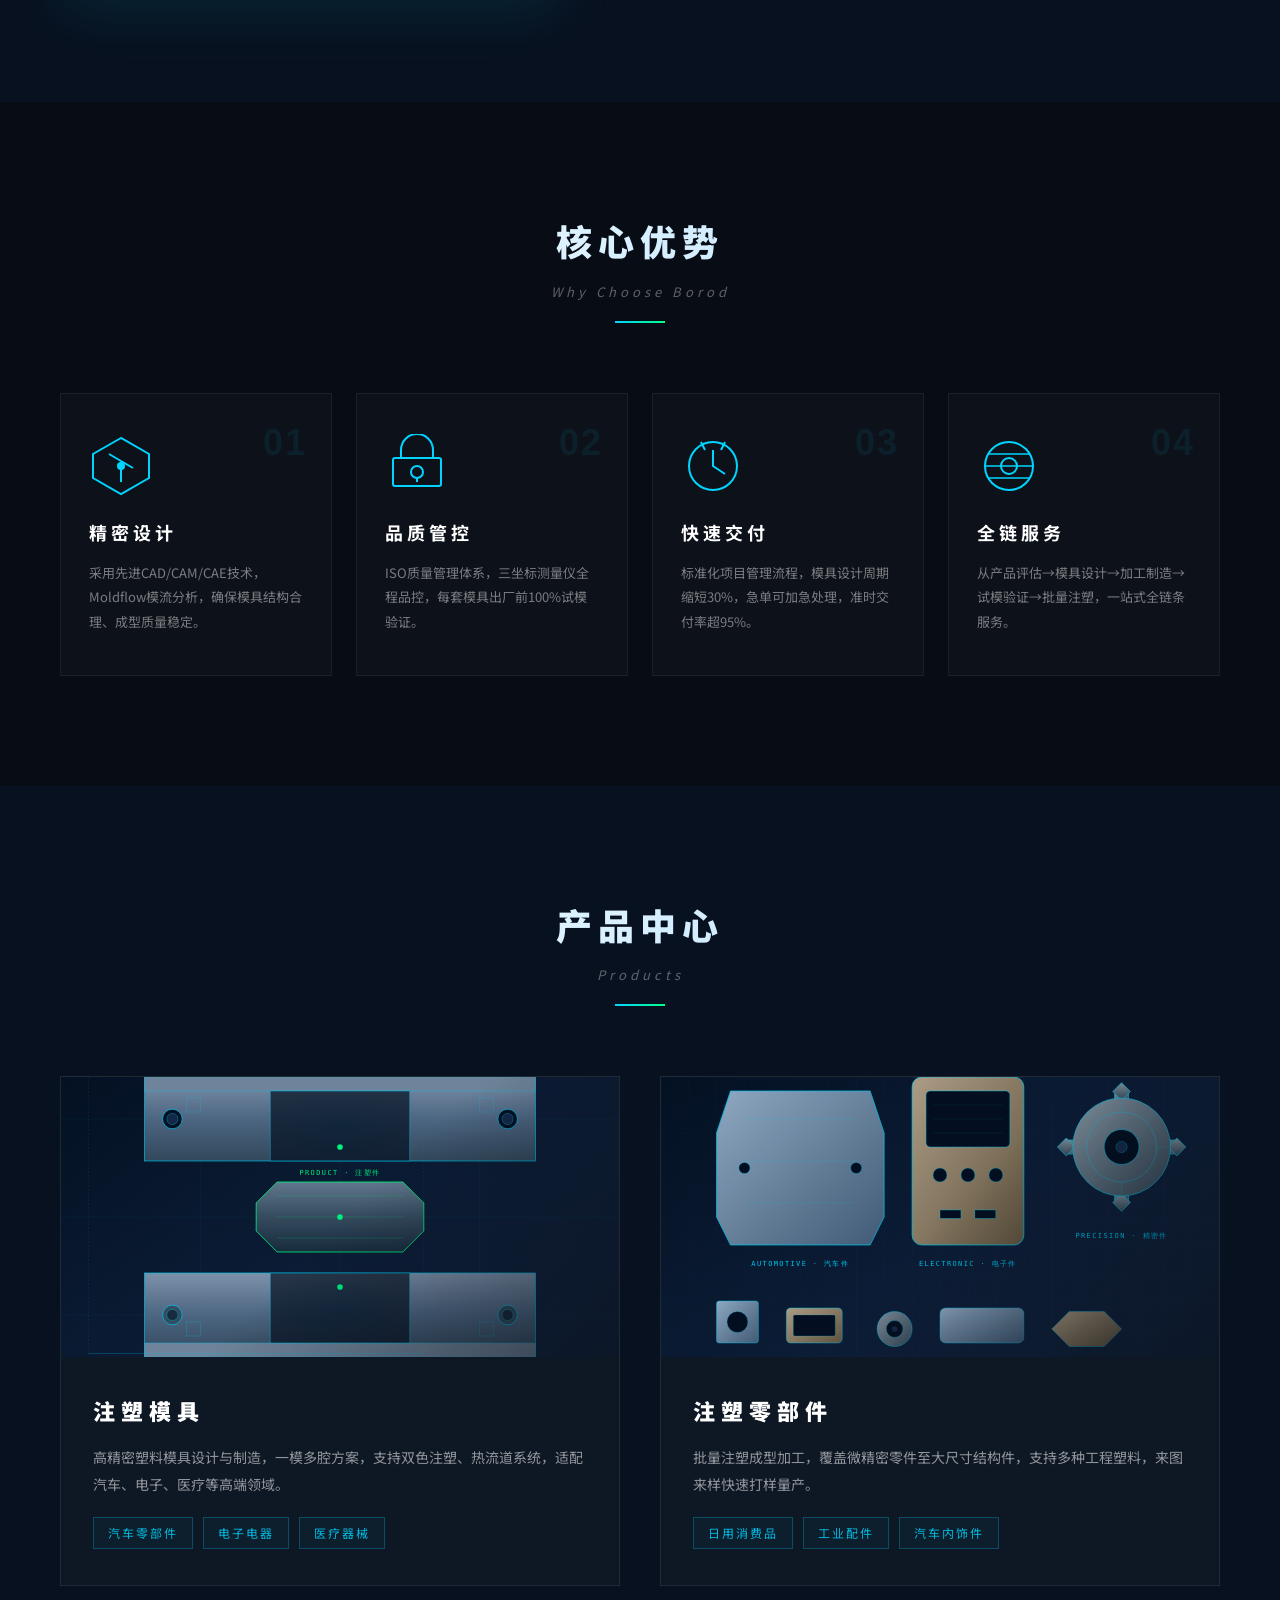
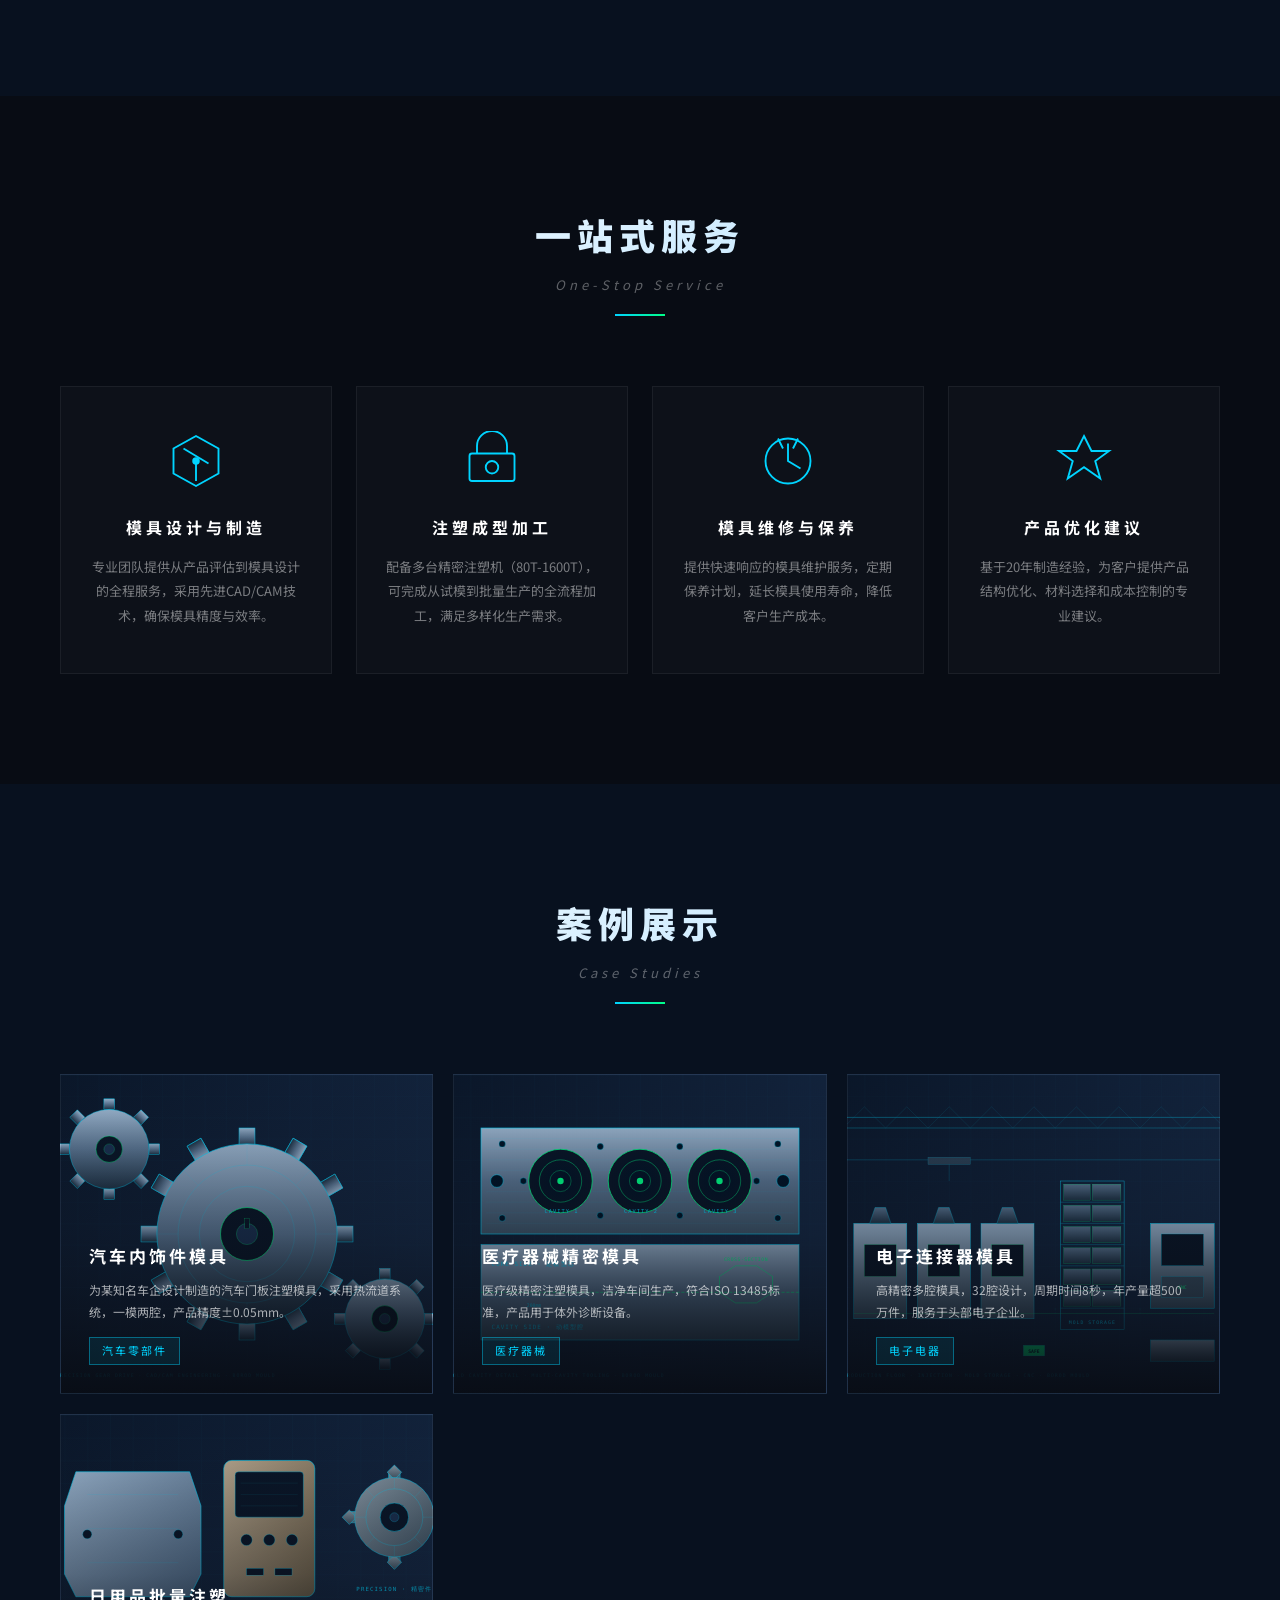
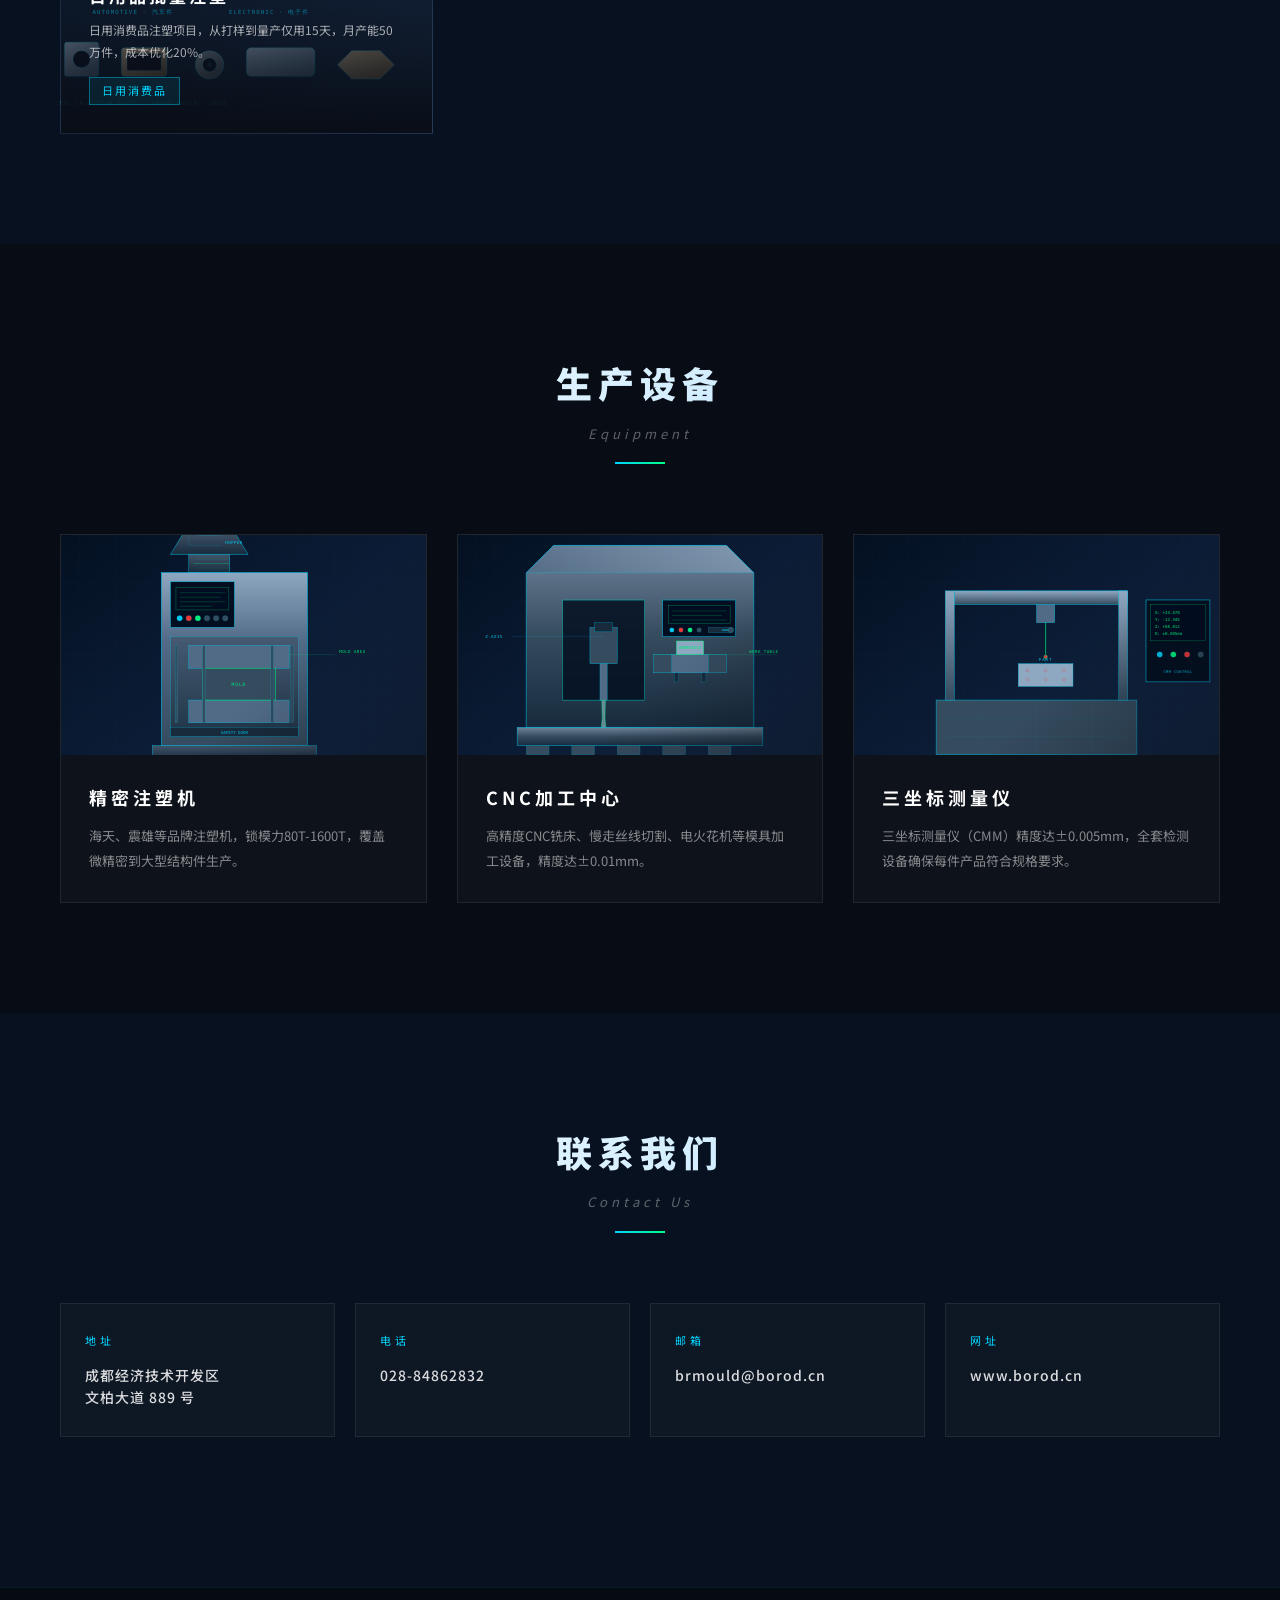
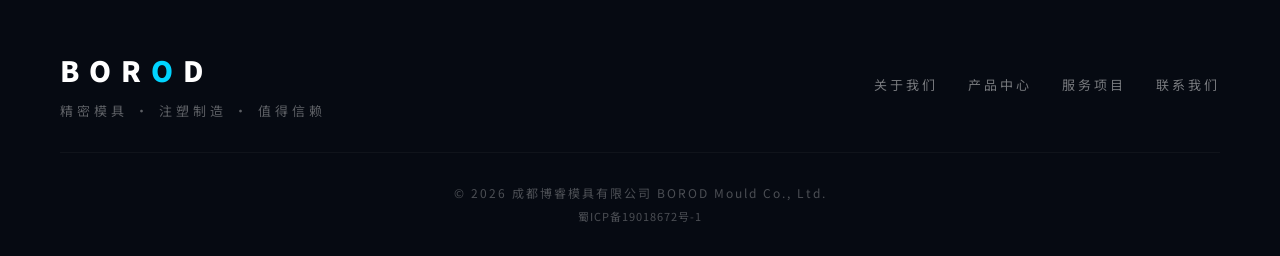
==== commit a81367d9: "fix: 全站改用纯SVG工业示意图（模具/注塑机/CNC/三坐标/齿轮/产品/车间/团队），彻底替换错误的Pexels图片，0张不相关图" ====
--- a/index.html
+++ b/index.html
@@ -9,7 +9,6 @@
     <link rel="preconnect" href="https://fonts.googleapis.com">
     <link href="https://fonts.googleapis.com/css2?family=Noto+Sans+SC:wght@300;400;500;700;900&display=swap" rel="stylesheet">
     <link rel="stylesheet" href="css/style.css">
-    <!-- Favicon -->
     <link rel="icon" type="image/svg+xml" href="data:image/svg+xml,<svg xmlns='http://www.w3.org/2000/svg' viewBox='0 0 100 100'><text y='.9em' font-size='90'>🔧</text></svg>">
 </head>
 <body>
@@ -43,6 +42,9 @@
 
     <!-- Hero -->
     <section class="hero" id="hero">
+        <div class="hero-bg">
+            <img src="images/hero-bg.svg" alt="">
+        </div>
         <div class="hero-overlay"></div>
         <div class="hero-particles" id="particles"></div>
         <div class="hero-text">
@@ -71,7 +73,7 @@
         </div>
         <div class="about-wrapper fade-in">
             <div class="about-image">
-                <img src="images/about.jpg" alt="博睿模具团队" loading="lazy">
+                <img src="images/about.svg" alt="博睿模具工程团队">
                 <div class="about-image-overlay">
                     <span>20年匠心沉淀</span>
                 </div>
@@ -155,7 +157,7 @@
         <div class="products-grid">
             <div class="product-card fade-in">
                 <div class="product-img">
-                    <img src="images/product-mold.jpg" alt="注塑模具" loading="lazy">
+                    <img src="images/product-mold.svg" alt="注塑模具">
                 </div>
                 <div class="product-content">
                     <h3>注塑模具</h3>
@@ -169,7 +171,7 @@
             </div>
             <div class="product-card fade-in">
                 <div class="product-img">
-                    <img src="images/product-parts.jpg" alt="注塑零部件" loading="lazy">
+                    <img src="images/product-parts.svg" alt="注塑零部件">
                 </div>
                 <div class="product-content">
                     <h3>注塑零部件</h3>
@@ -231,7 +233,7 @@
             <div class="line"></div>
         </div>
         <div class="cases-grid">
-            <a href="article/case-01.html" class="case-card fade-in" style="background-image:url('images/gears.jpg')">
+            <a href="article/case-01.html" class="case-card fade-in" style="background-image:url('images/gears.svg')">
                 <div class="case-overlay"></div>
                 <div class="case-info">
                     <h3>汽车内饰件模具</h3>
@@ -239,7 +241,7 @@
                     <span class="case-tag">汽车零部件</span>
                 </div>
             </a>
-            <a href="#" class="case-card fade-in" style="background-image:url('images/cnc.jpg')">
+            <a href="#" class="case-card fade-in" style="background-image:url('images/mold-detail.svg')">
                 <div class="case-overlay"></div>
                 <div class="case-info">
                     <h3>医疗器械精密模具</h3>
@@ -247,7 +249,7 @@
                     <span class="case-tag">医疗器械</span>
                 </div>
             </a>
-            <a href="#" class="case-card fade-in" style="background-image:url('images/factory.jpg')">
+            <a href="#" class="case-card fade-in" style="background-image:url('images/factory.svg')">
                 <div class="case-overlay"></div>
                 <div class="case-info">
                     <h3>电子连接器模具</h3>
@@ -255,7 +257,7 @@
                     <span class="case-tag">电子电器</span>
                 </div>
             </a>
-            <a href="#" class="case-card fade-in" style="background-image:url('images/mold-detail.jpg')">
+            <a href="#" class="case-card fade-in" style="background-image:url('images/product-parts.svg')">
                 <div class="case-overlay"></div>
                 <div class="case-info">
                     <h3>日用品批量注塑</h3>
@@ -276,7 +278,7 @@
         <div class="equipment-grid">
             <div class="equipment-card fade-in">
                 <div class="equipment-img">
-                    <img src="images/injection-machine.jpg" alt="注塑机" loading="lazy">
+                    <img src="images/injection-machine.svg" alt="精密注塑机">
                 </div>
                 <div class="equipment-info">
                     <h3>精密注塑机</h3>
@@ -285,7 +287,7 @@
             </div>
             <div class="equipment-card fade-in">
                 <div class="equipment-img">
-                    <img src="images/cnc.jpg" alt="CNC加工中心" loading="lazy">
+                    <img src="images/cnc.svg" alt="CNC加工中心">
                 </div>
                 <div class="equipment-info">
                     <h3>CNC加工中心</h3>
@@ -294,11 +296,11 @@
             </div>
             <div class="equipment-card fade-in">
                 <div class="equipment-img">
-                    <img src="images/quality.jpg" alt="检测设备" loading="lazy">
+                    <img src="images/quality.svg" alt="三坐标测量仪">
                 </div>
                 <div class="equipment-info">
-                    <h3>品质检测设备</h3>
-                    <p>三坐标测量仪、投影仪、硬度计等全套检测设备，确保每件产品符合规格要求。</p>
+                    <h3>三坐标测量仪</h3>
+                    <p>三坐标测量仪（CMM）精度达±0.005mm，全套检测设备确保每件产品符合规格要求。</p>
                 </div>
             </div>
         </div>
@@ -315,7 +317,7 @@
             <div class="contact-grid">
                 <div class="contact-item">
                     <label>地址</label>
-                    <span>成都经济技术开发区文柏大道 889 号</span>
+                    <span>成都经济技术开发区<br>文柏大道 889 号</span>
                 </div>
                 <div class="contact-item">
                     <label>电话</label>
@@ -329,9 +331,6 @@
                     <label>网址</label>
                     <span>www.borod.cn</span>
                 </div>
-            </div>
-            <div class="contact-map">
-                <iframe src="https://uri.amap.com/marker?position=104.2631,30.5728&name=成都博睿模具有限公司&src=bored.cn" width="100%" height="320" style="border:0;border-radius:8px;" allowfullscreen loading="lazy"></iframe>
             </div>
         </div>
     </section>
@@ -363,4 +362,4 @@
 
     <script src="js/main.js"></script>
 </body>
-</html>
+</html>
--- a/css/style.css
+++ b/css/style.css
@@ -186,16 +186,27 @@
     justify-content: center;
     align-items: center;
     text-align: center;
-    background: url("../images/hero-bg.jpg") center center / cover no-repeat;
-    position: relative;
-    overflow: hidden;
+    background: #040810;
+    position: relative;
+    overflow: hidden;
+}
+.hero-bg {
+    position: absolute;
+    inset: 0;
+    z-index: 0;
+}
+.hero-bg img {
+    width: 100%;
+    height: 100%;
+    object-fit: cover;
+    display: block;
 }
 .hero-overlay {
     position: absolute;
     inset: 0;
     background:
-        linear-gradient(135deg, rgba(8,12,20,0.85) 0%, rgba(8,12,20,0.55) 50%, rgba(8,12,20,0.85) 100%),
-        radial-gradient(ellipse at center, transparent 0%, rgba(8,12,20,0.4) 70%);
+        linear-gradient(135deg, rgba(8,12,20,0.78) 0%, rgba(8,12,20,0.55) 50%, rgba(8,12,20,0.78) 100%),
+        radial-gradient(ellipse at center, transparent 0%, rgba(8,12,20,0.5) 70%);
     z-index: 1;
 }
 .hero-particles {
@@ -412,7 +423,7 @@
     height: 400px;
     object-fit: cover;
     display: block;
-    filter: brightness(0.9) contrast(1.1);
+    filter: brightness(0.92) contrast(1.05);
     transition: transform 0.5s;
 }
 .about-image:hover img { transform: scale(1.05); }
@@ -561,7 +572,7 @@
     height: 100%;
     object-fit: cover;
     transition: transform 0.6s;
-    filter: brightness(0.85) contrast(1.1);
+    filter: brightness(0.92) contrast(1.05);
 }
 .product-card:hover .product-img img {
     transform: scale(1.08);
@@ -763,7 +774,7 @@
     height: 100%;
     object-fit: cover;
     transition: transform 0.6s;
-    filter: brightness(0.85) contrast(1.1);
+    filter: brightness(0.92) contrast(1.05);
 }
 .equipment-card:hover .equipment-img img {
     transform: scale(1.08);
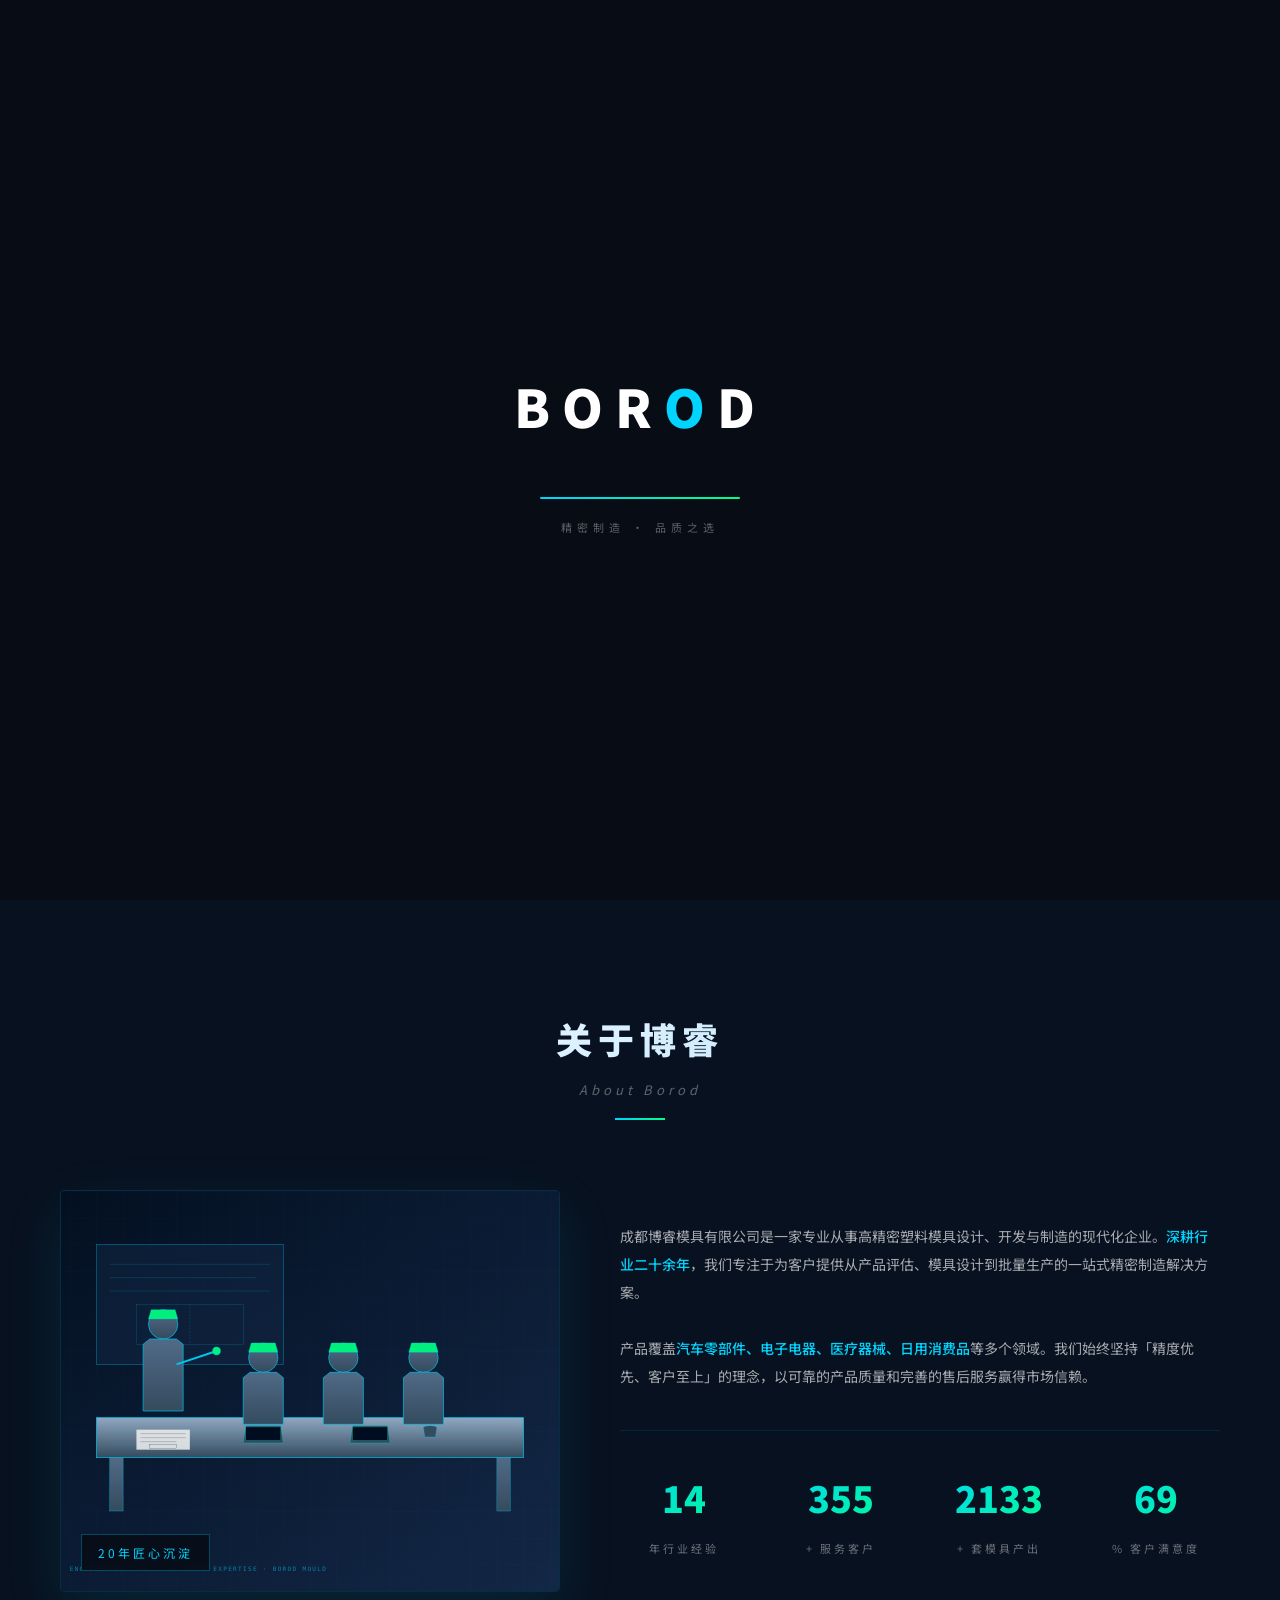
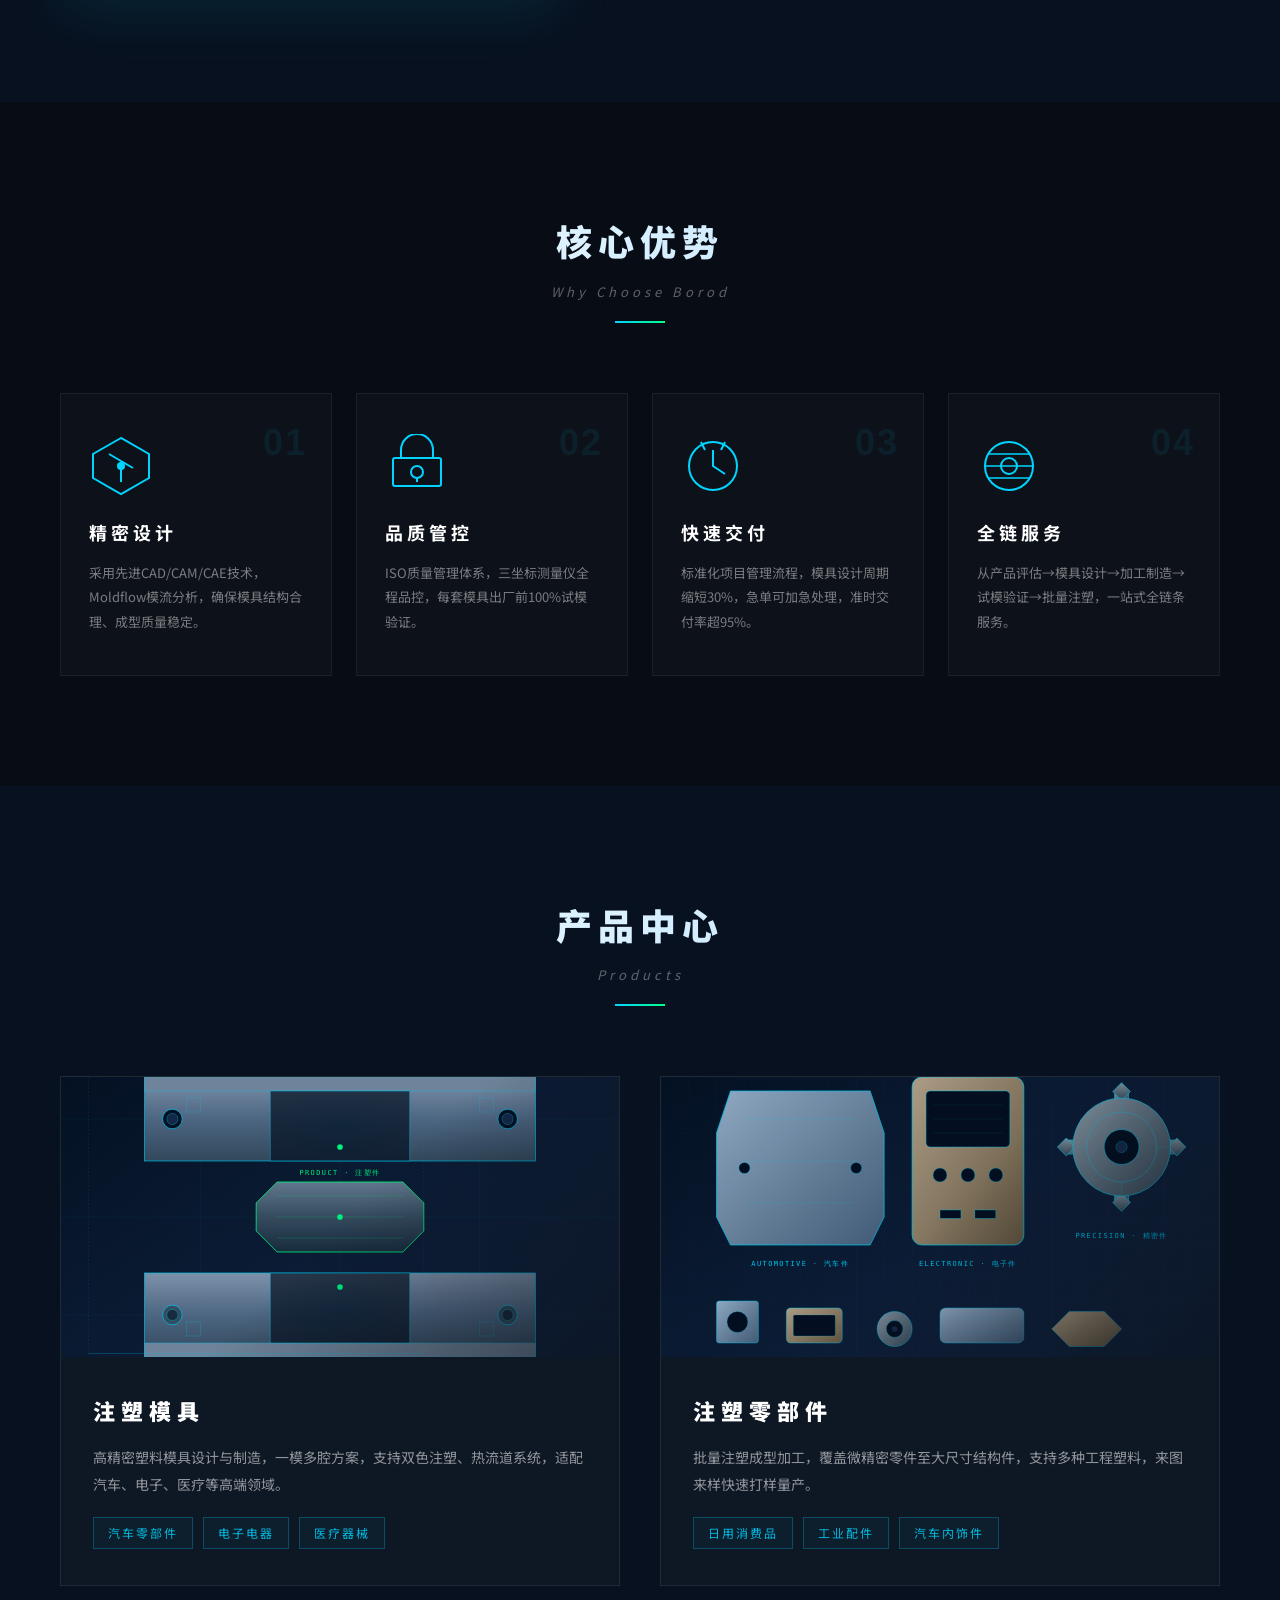
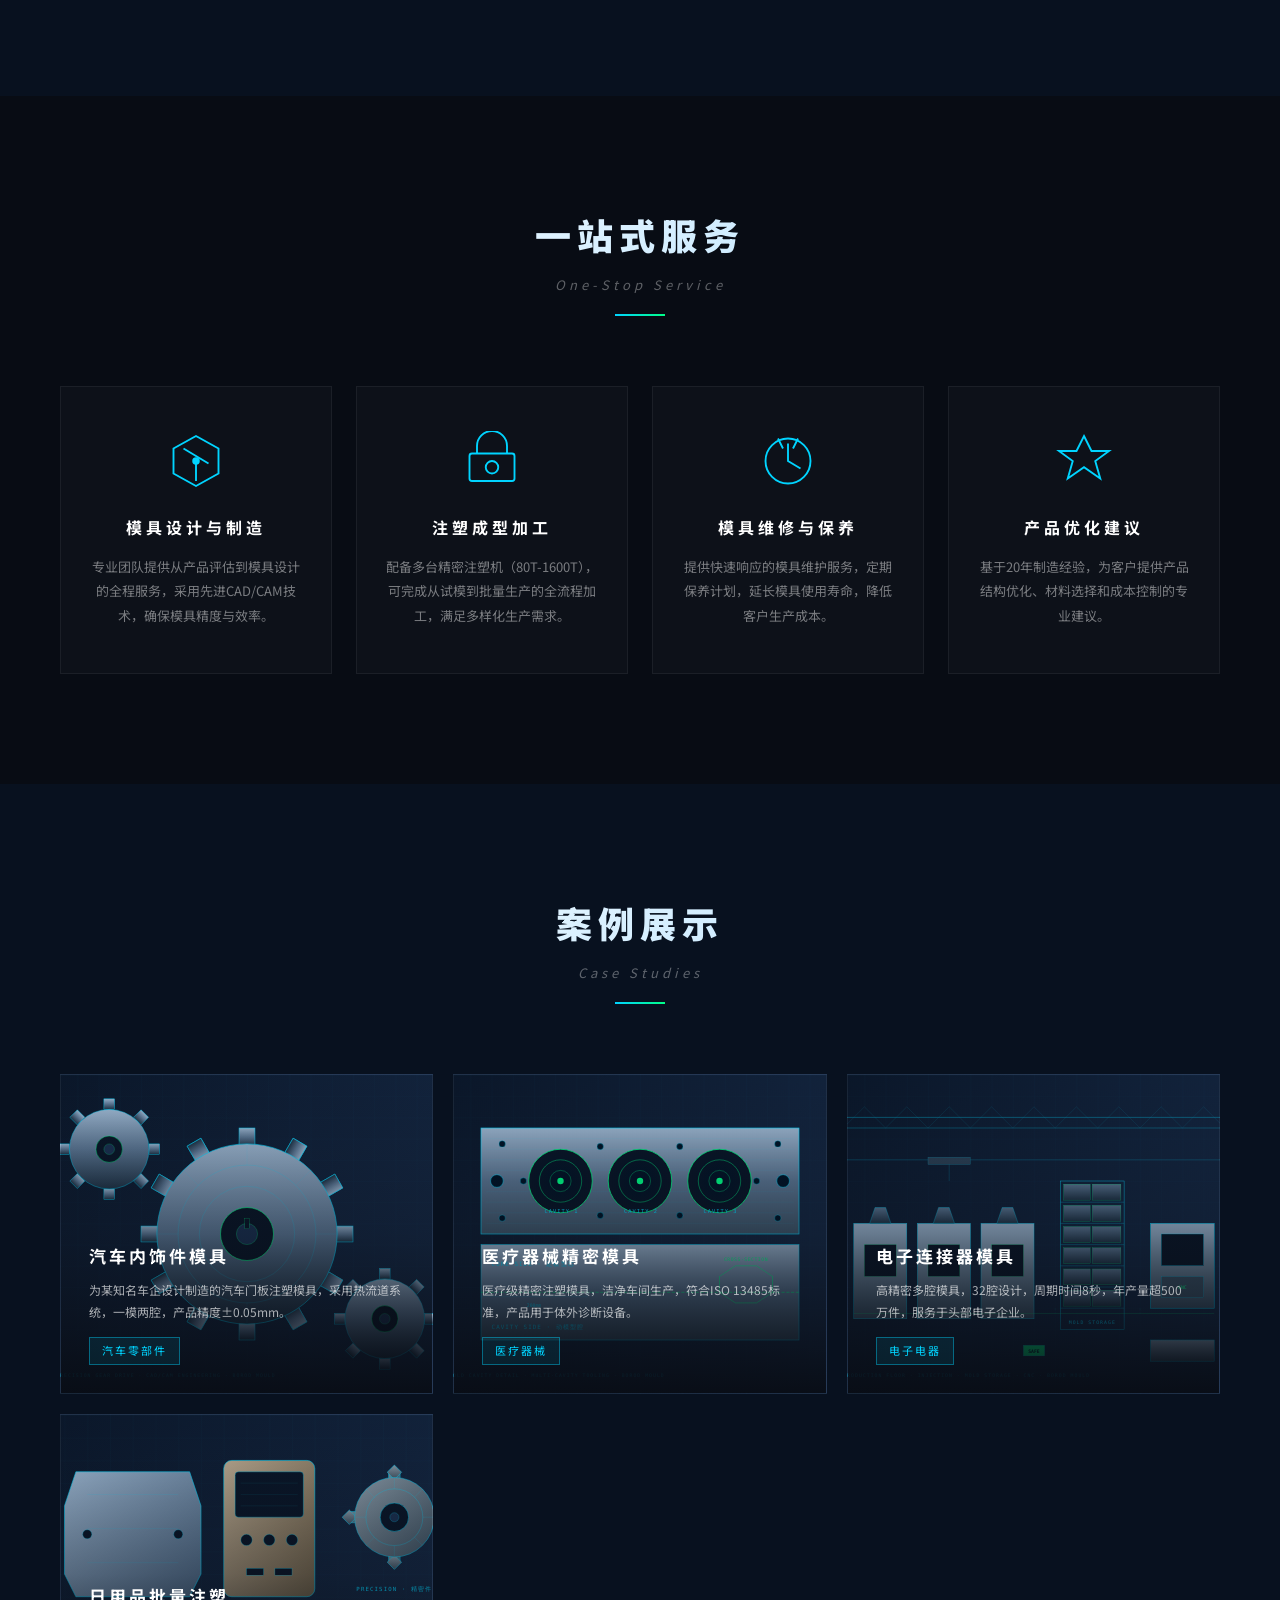
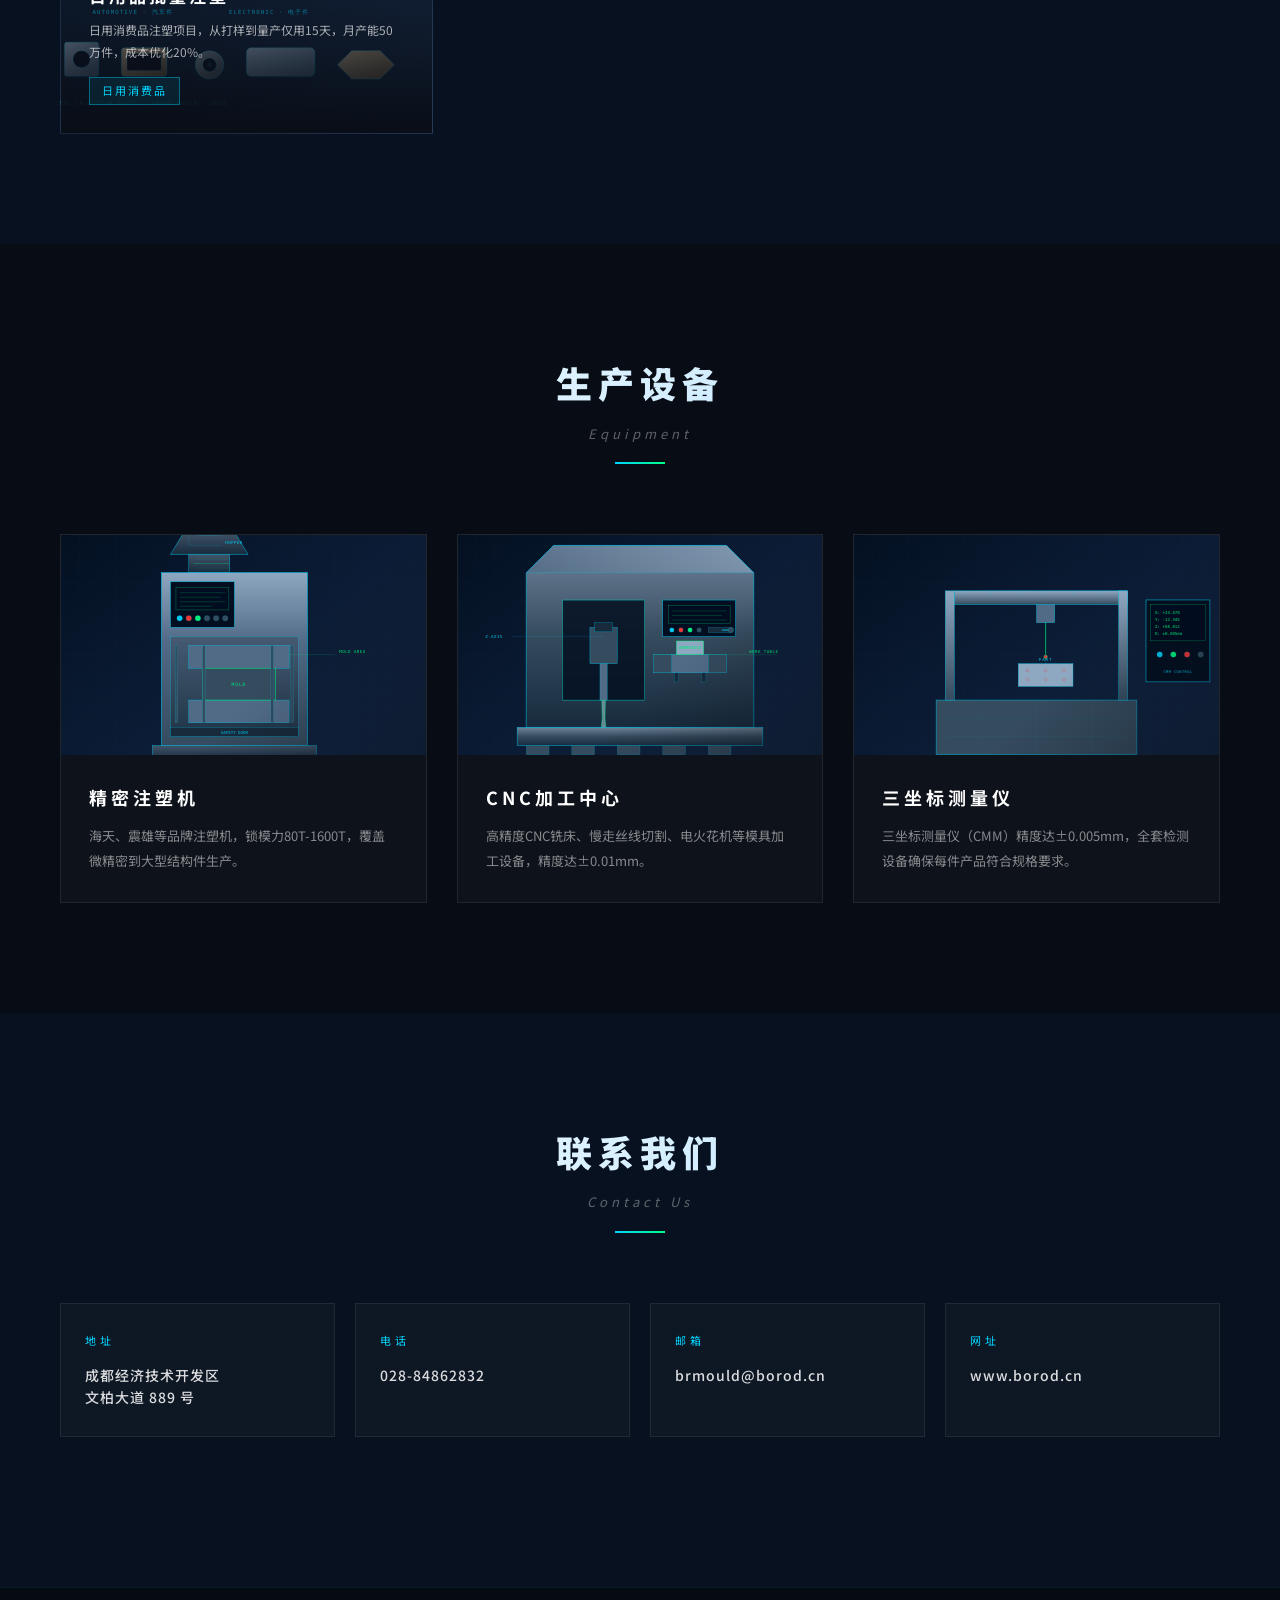
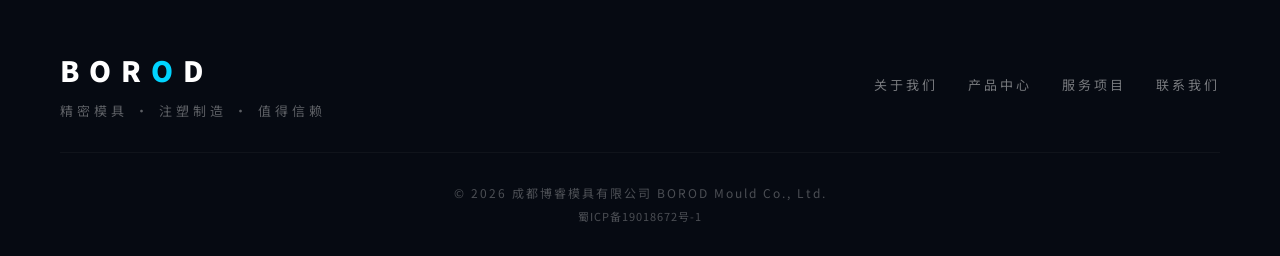
==== commit 10b77551: "fix: 简化导航菜单为4项(关于我们/产品中心/新闻动态/联系我们)，删除核心优势/服务项目/案例展示/生产设备" ====
--- a/index.html
+++ b/index.html
@@ -30,11 +30,7 @@
         </button>
         <ul class="nav-links" id="navLinks">
             <li><a href="#about">关于我们</a></li>
-            <li><a href="#advantages">核心优势</a></li>
             <li><a href="#products">产品中心</a></li>
-            <li><a href="#services">服务项目</a></li>
-            <li><a href="#cases">案例展示</a></li>
-            <li><a href="#equipment">生产设备</a></li>
             <li><a href="news.html">新闻动态</a></li>
             <li><a href="#contact">联系我们</a></li>
         </ul>
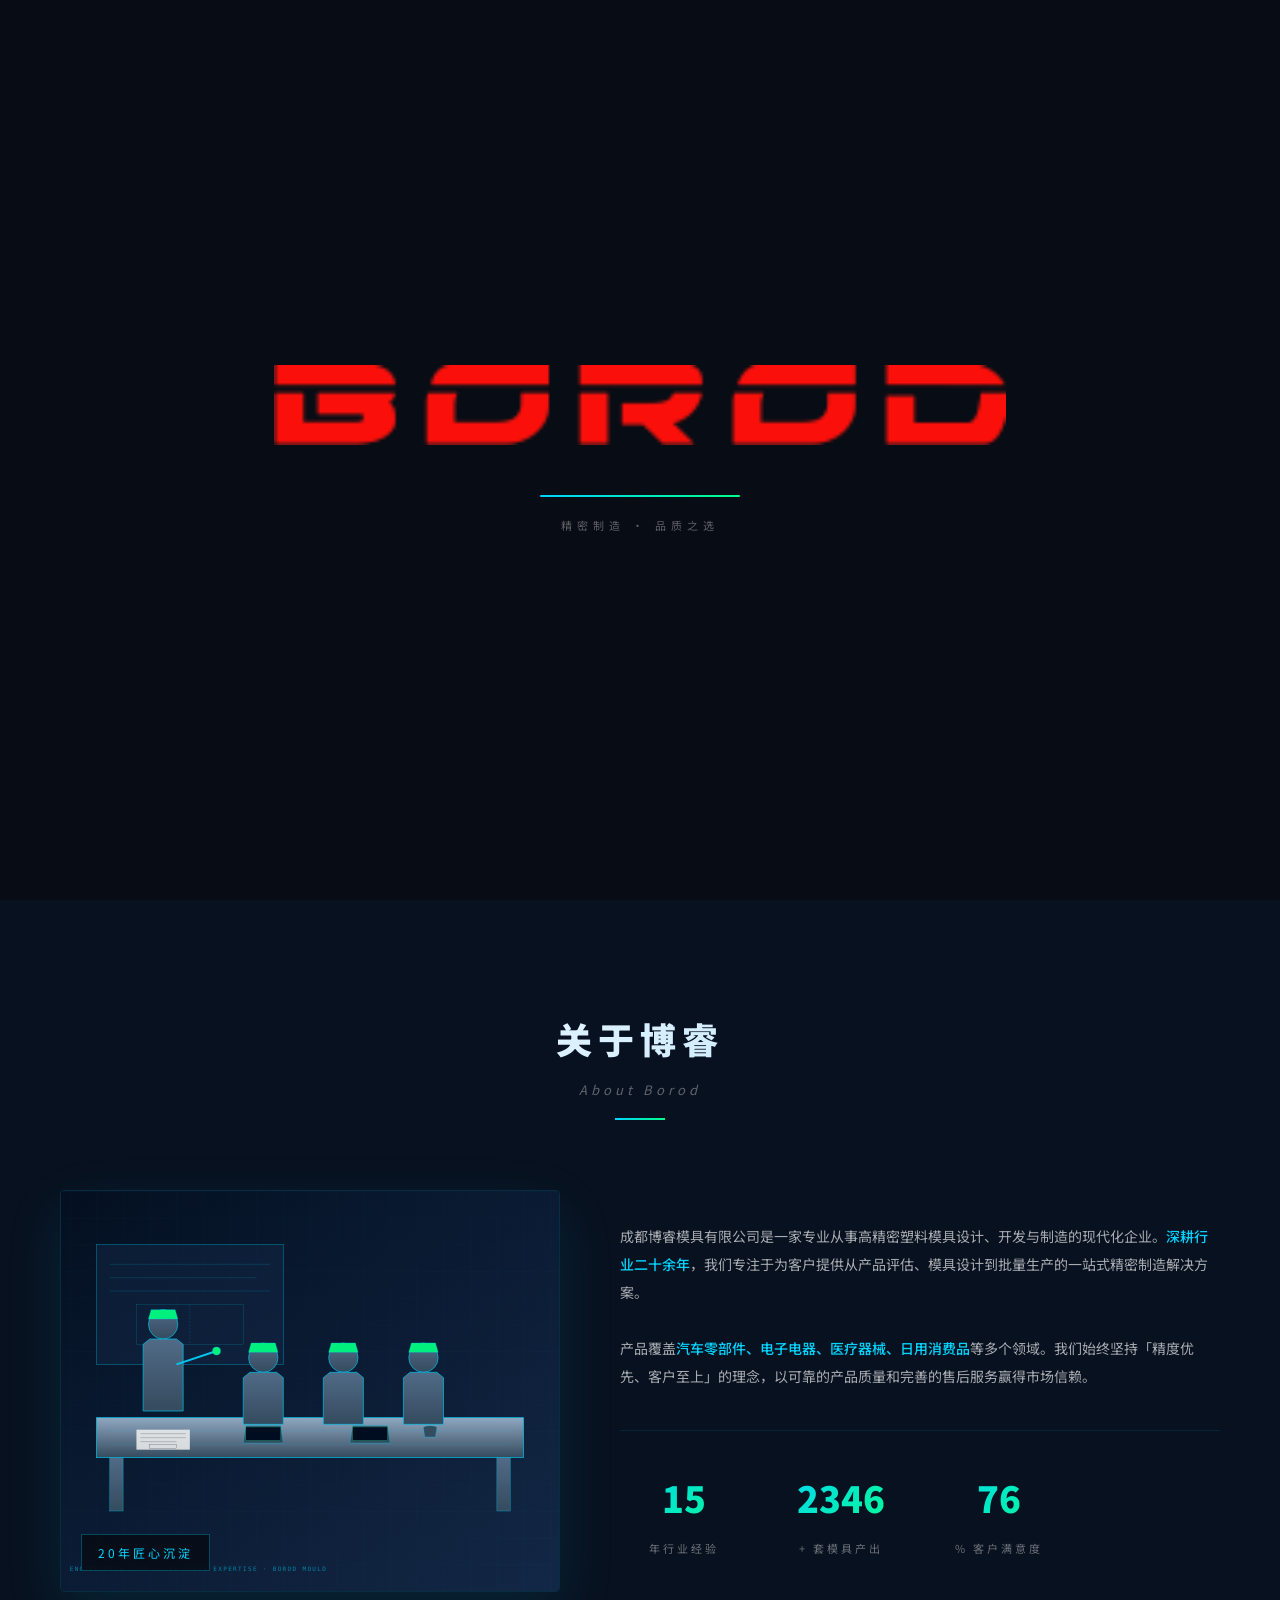
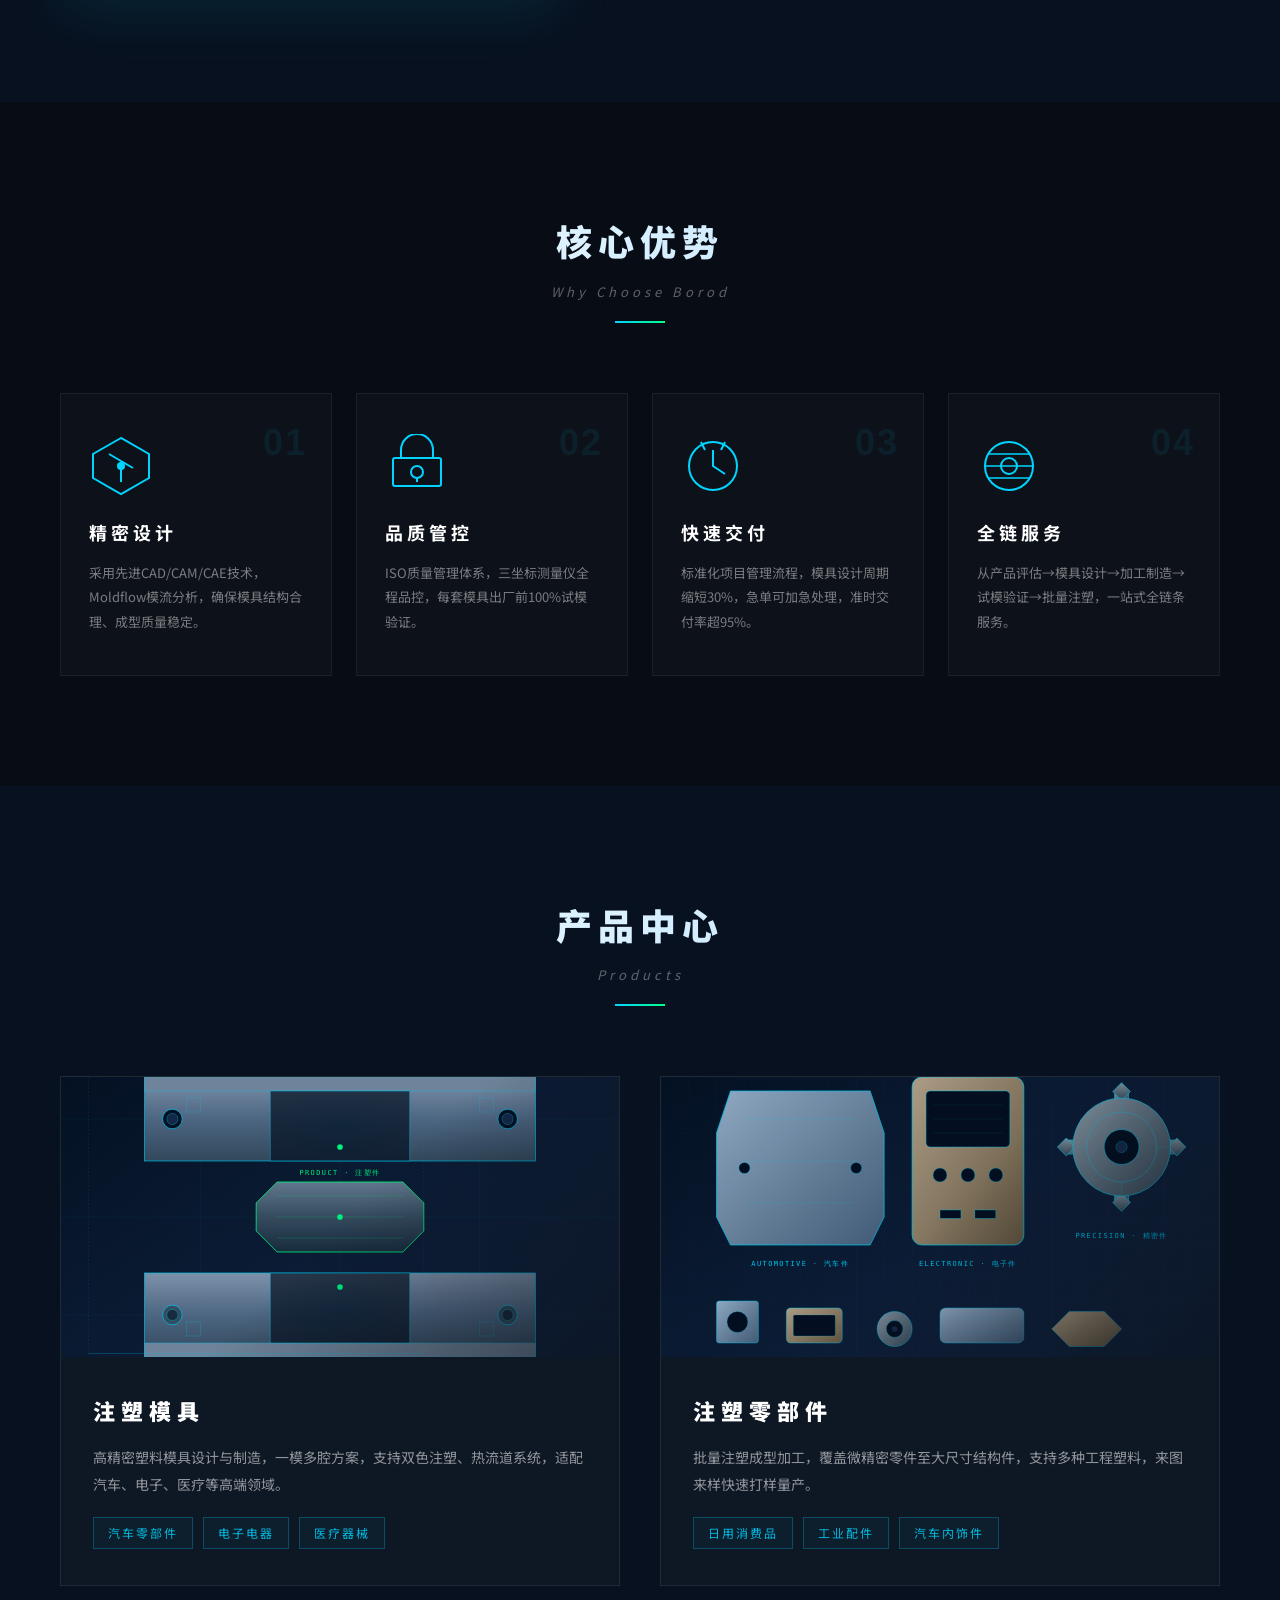
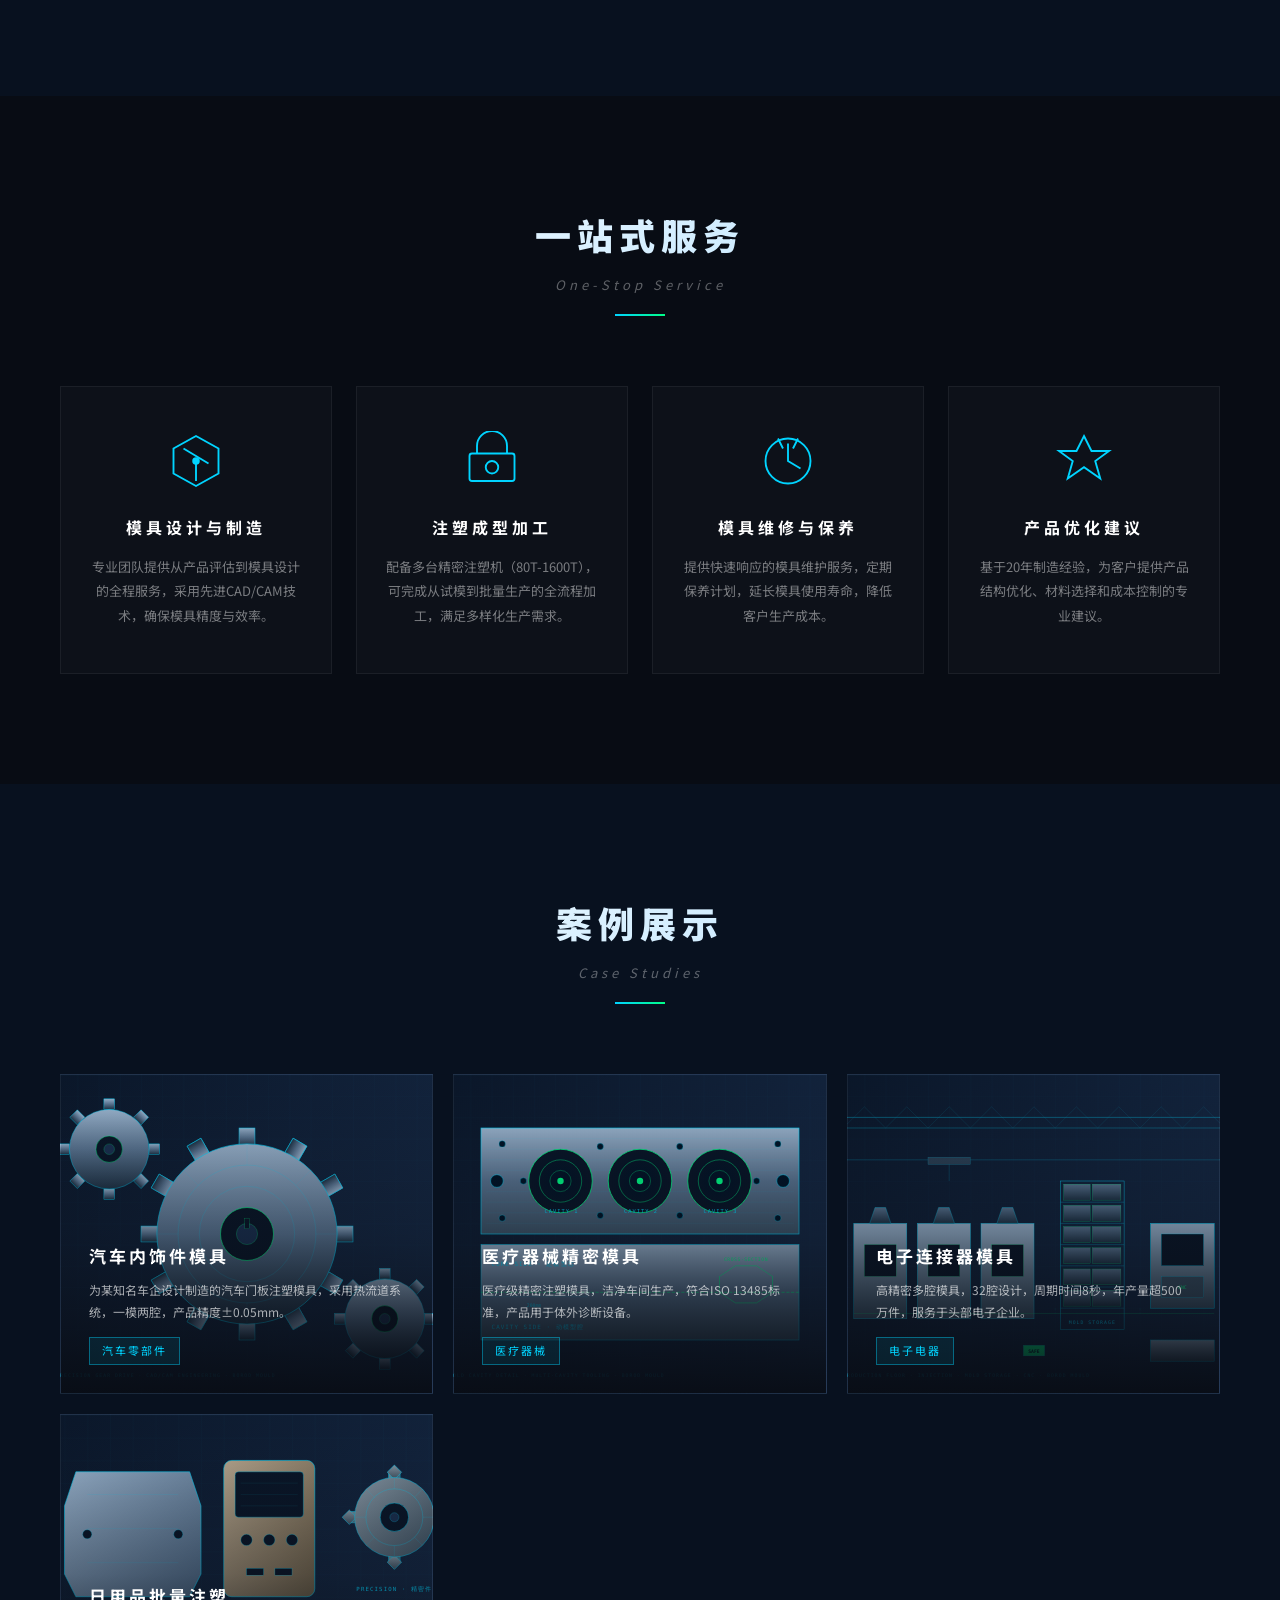
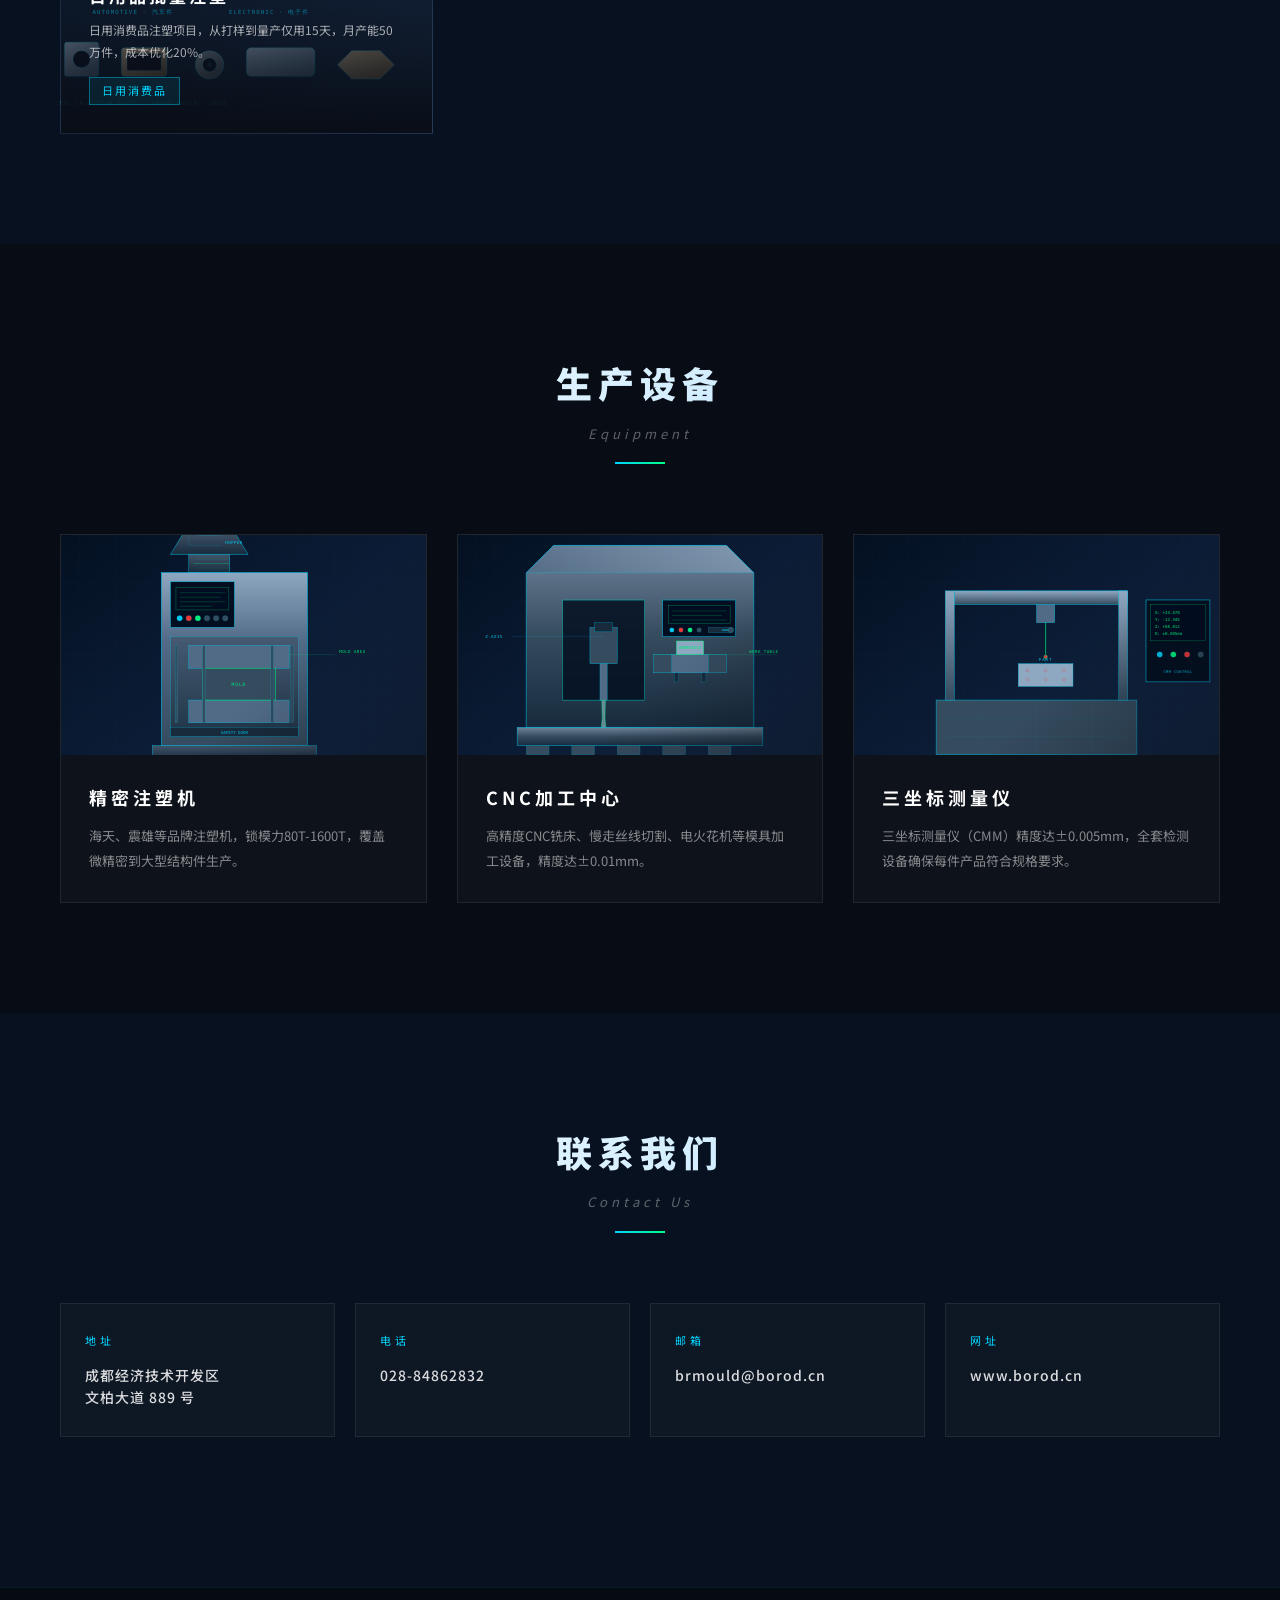
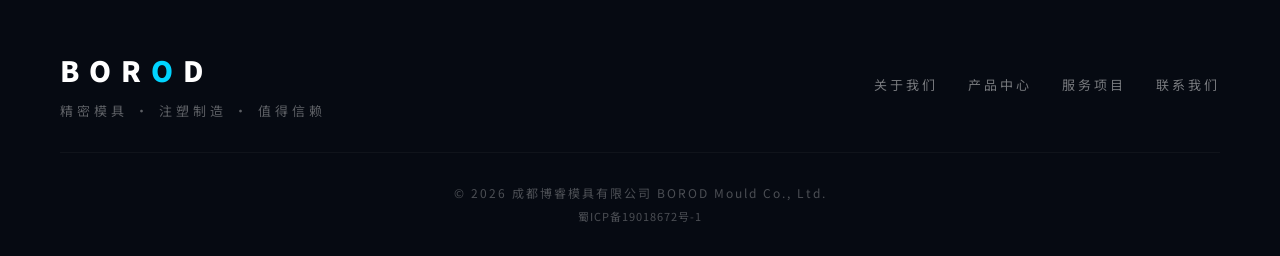
==== commit d563d78d: "fix: 顶部/loader logo换为红BOROD立体字图，博睿模塑改为白色并增加间距" ====
--- a/index.html
+++ b/index.html
@@ -14,7 +14,7 @@
 <body>
     <!-- Loading -->
     <div id="loader">
-        <div class="loader-logo">BOR<span>O</span>D</div>
+        <img src="images/borod-logo-red.png" alt="BOROD 博睿模塑" class="loader-logo-img">
         <div class="loader-bar"></div>
         <div class="loader-text">精密制造 · 品质之选</div>
     </div>
@@ -22,7 +22,7 @@
     <!-- Navigation -->
     <nav id="navbar">
         <div class="logo">
-            <div class="logo-borod">BOR<span>O</span>D</div>
+            <img src="images/borod-logo-red.png" alt="BOROD 博睿模塑" class="logo-img">
             <div class="logo-text">博睿模塑</div>
         </div>
         <button class="nav-toggle" id="navToggle" aria-label="菜单">
@@ -84,10 +84,6 @@
                         <span class="label">年行业经验</span>
                     </div>
                     <div class="stat-item">
-                        <span class="num" data-count="500">0</span>
-                        <span class="label">+ 服务客户</span>
-                    </div>
-                    <div class="stat-item">
                         <span class="num" data-count="3000">0</span>
                         <span class="label">+ 套模具产出</span>
                     </div>
--- a/css/style.css
+++ b/css/style.css
@@ -42,6 +42,12 @@
     animation: fadeInUp 1s ease forwards;
 }
 .loader-logo span { color: #00d4ff; }
+.loader-logo-img {
+    height: 80px;
+    margin-bottom: 50px;
+    opacity: 0;
+    animation: fadeInUp 1s ease forwards;
+}
 .loader-bar {
     width: 200px;
     height: 2px;
@@ -105,8 +111,12 @@
 .logo {
     display: flex;
     align-items: center;
-    gap: 12px;
+    gap: 16px;
     text-decoration: none;
+}
+.logo-img {
+    height: 36px;
+    display: block;
 }
 .logo-borod {
     font-size: 22px;
@@ -117,10 +127,11 @@
 .logo-borod span { color: #00d4ff; }
 .logo-text {
     font-size: 22px;
-    font-weight: 400;
+    font-weight: 500;
     letter-spacing: 6px;
-    color: rgba(255,255,255,0.45);
+    color: #ffffff;
     font-family: 'Microsoft YaHei', 'PingFang SC', sans-serif;
+    margin-left: 6px;
 }
 .nav-links {
     display: flex;
